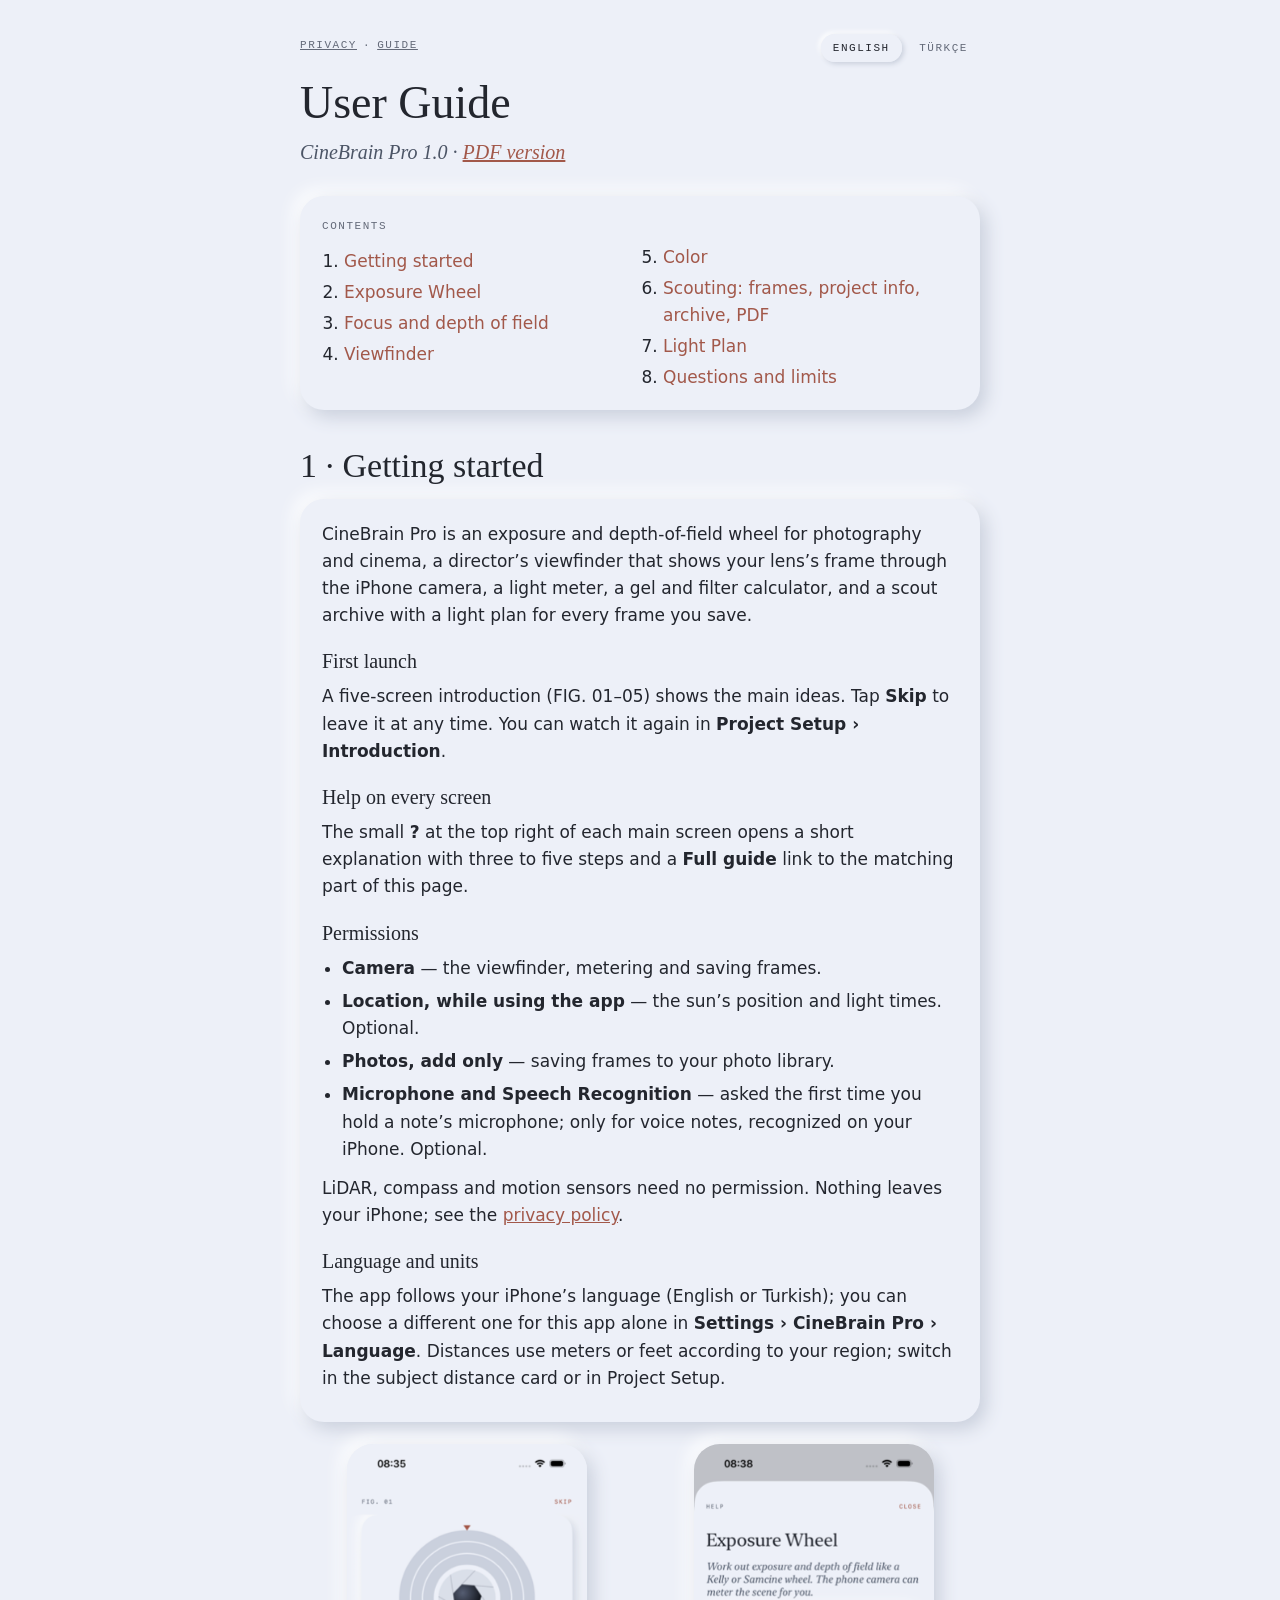
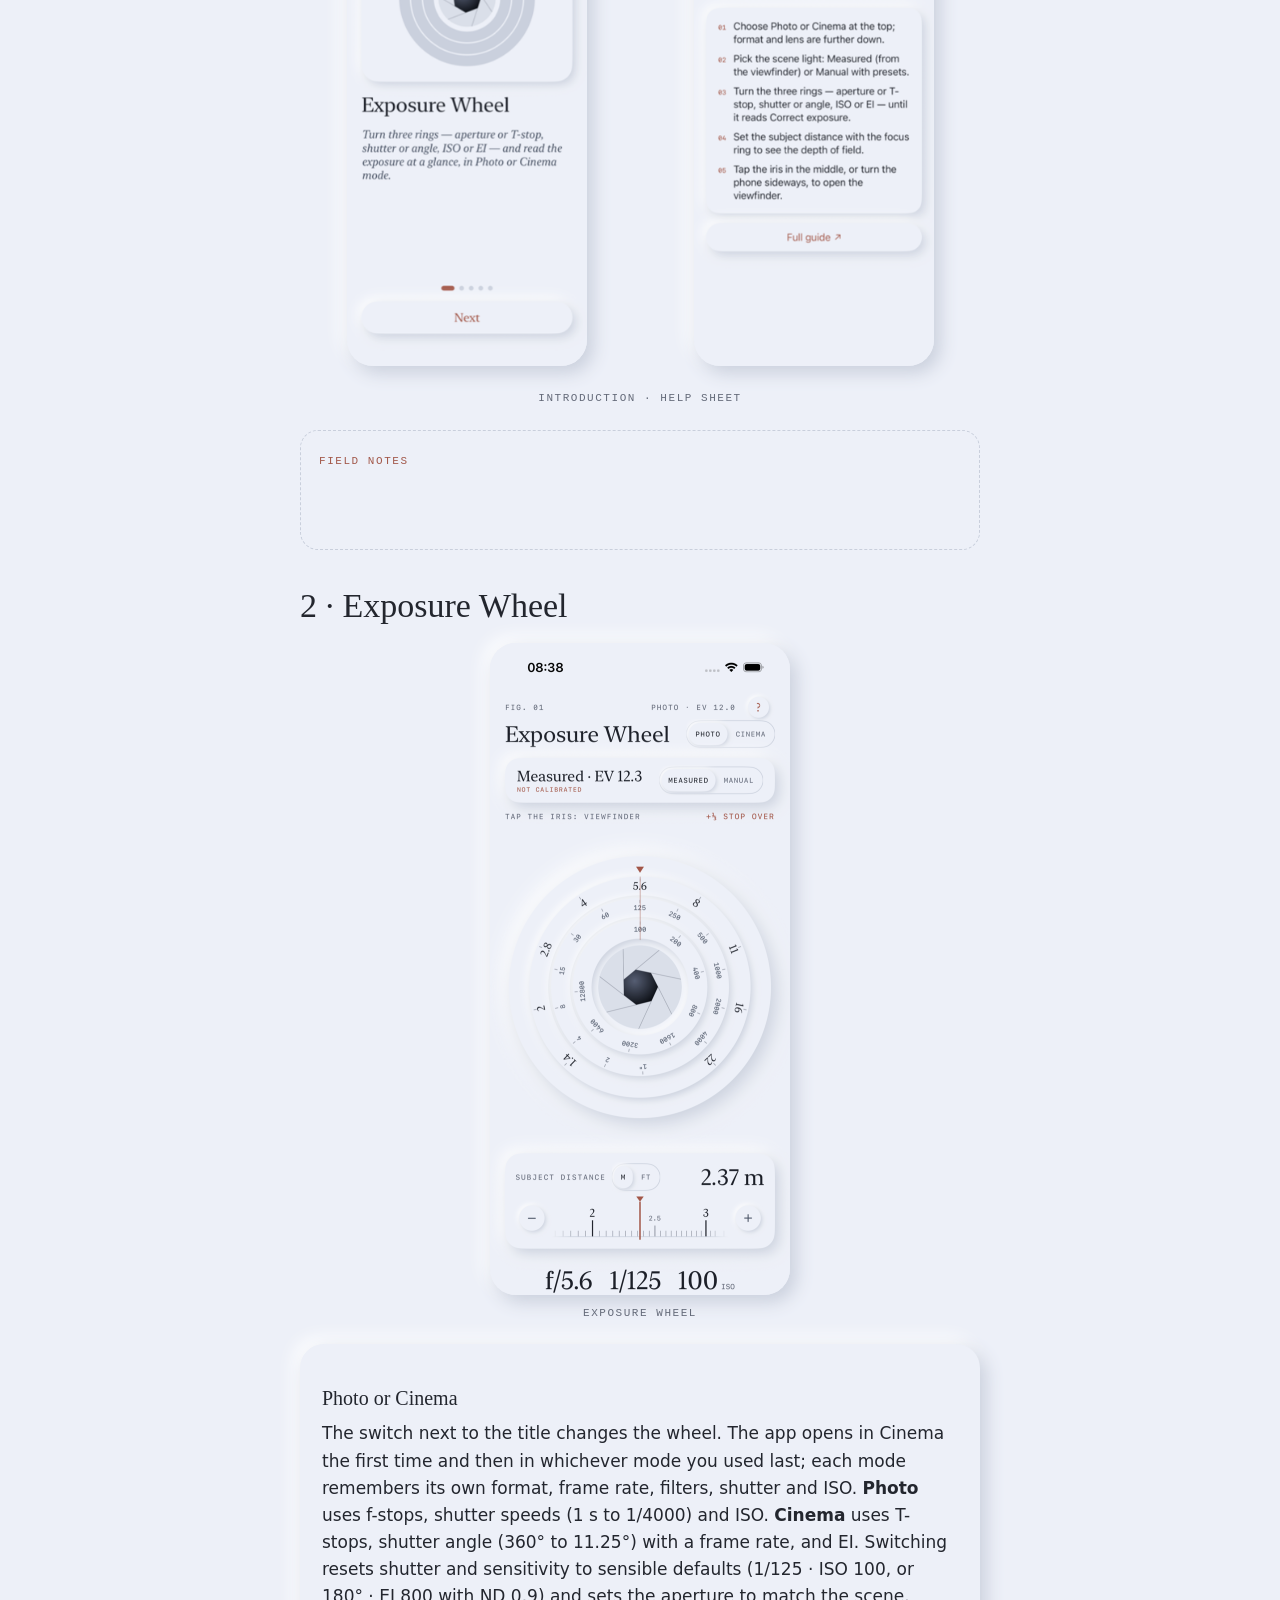
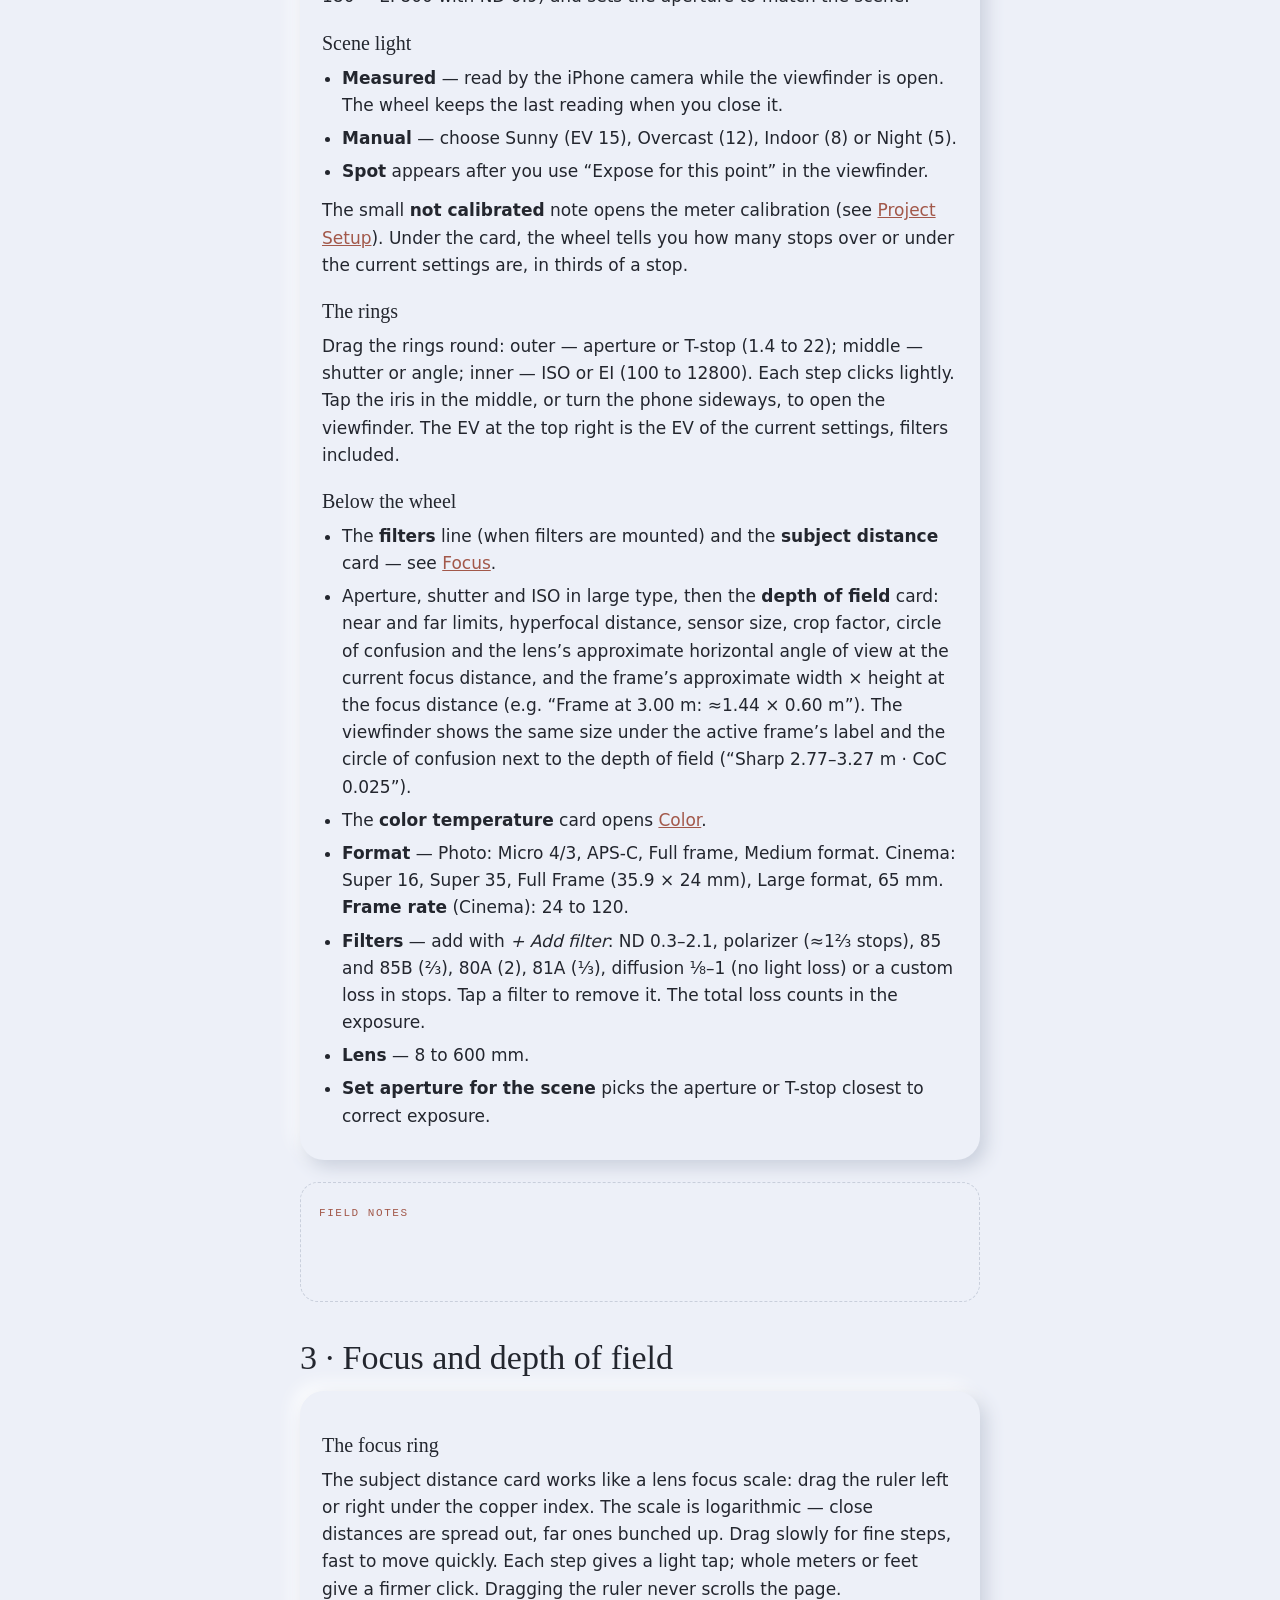
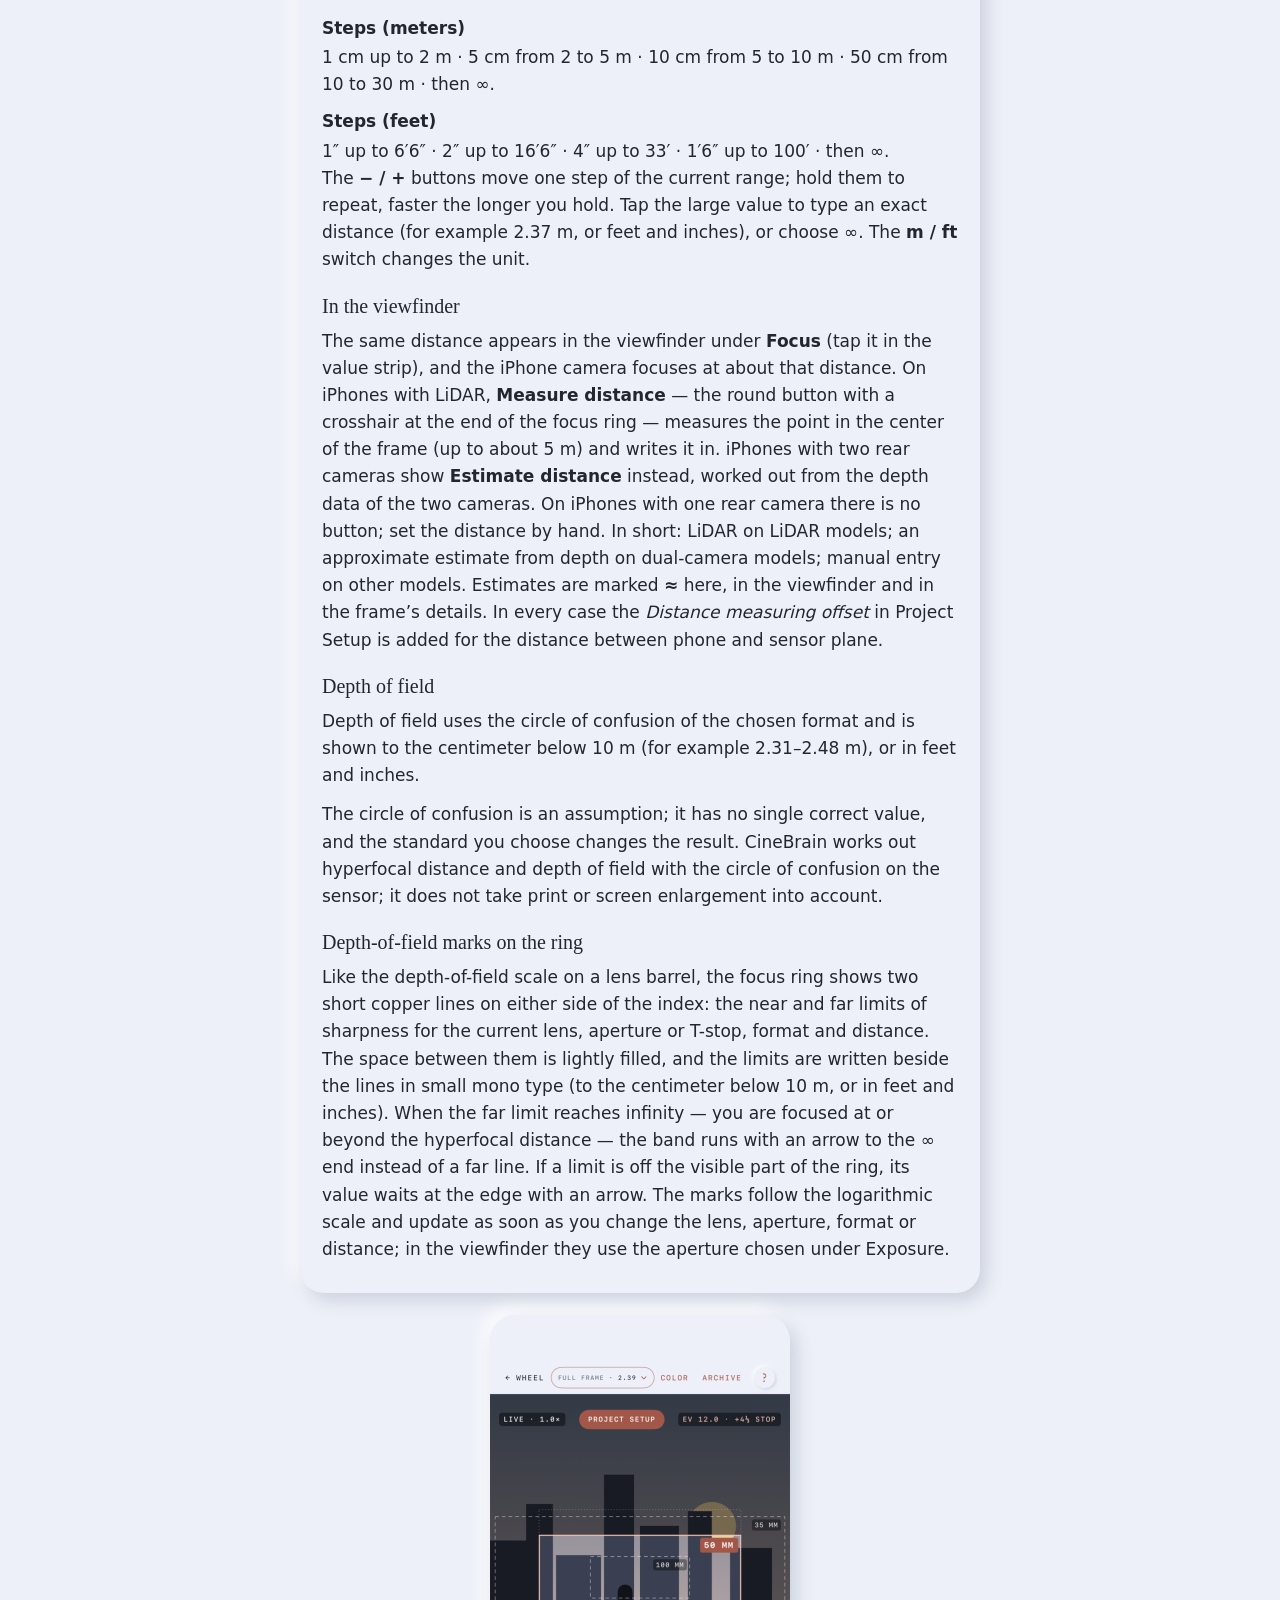
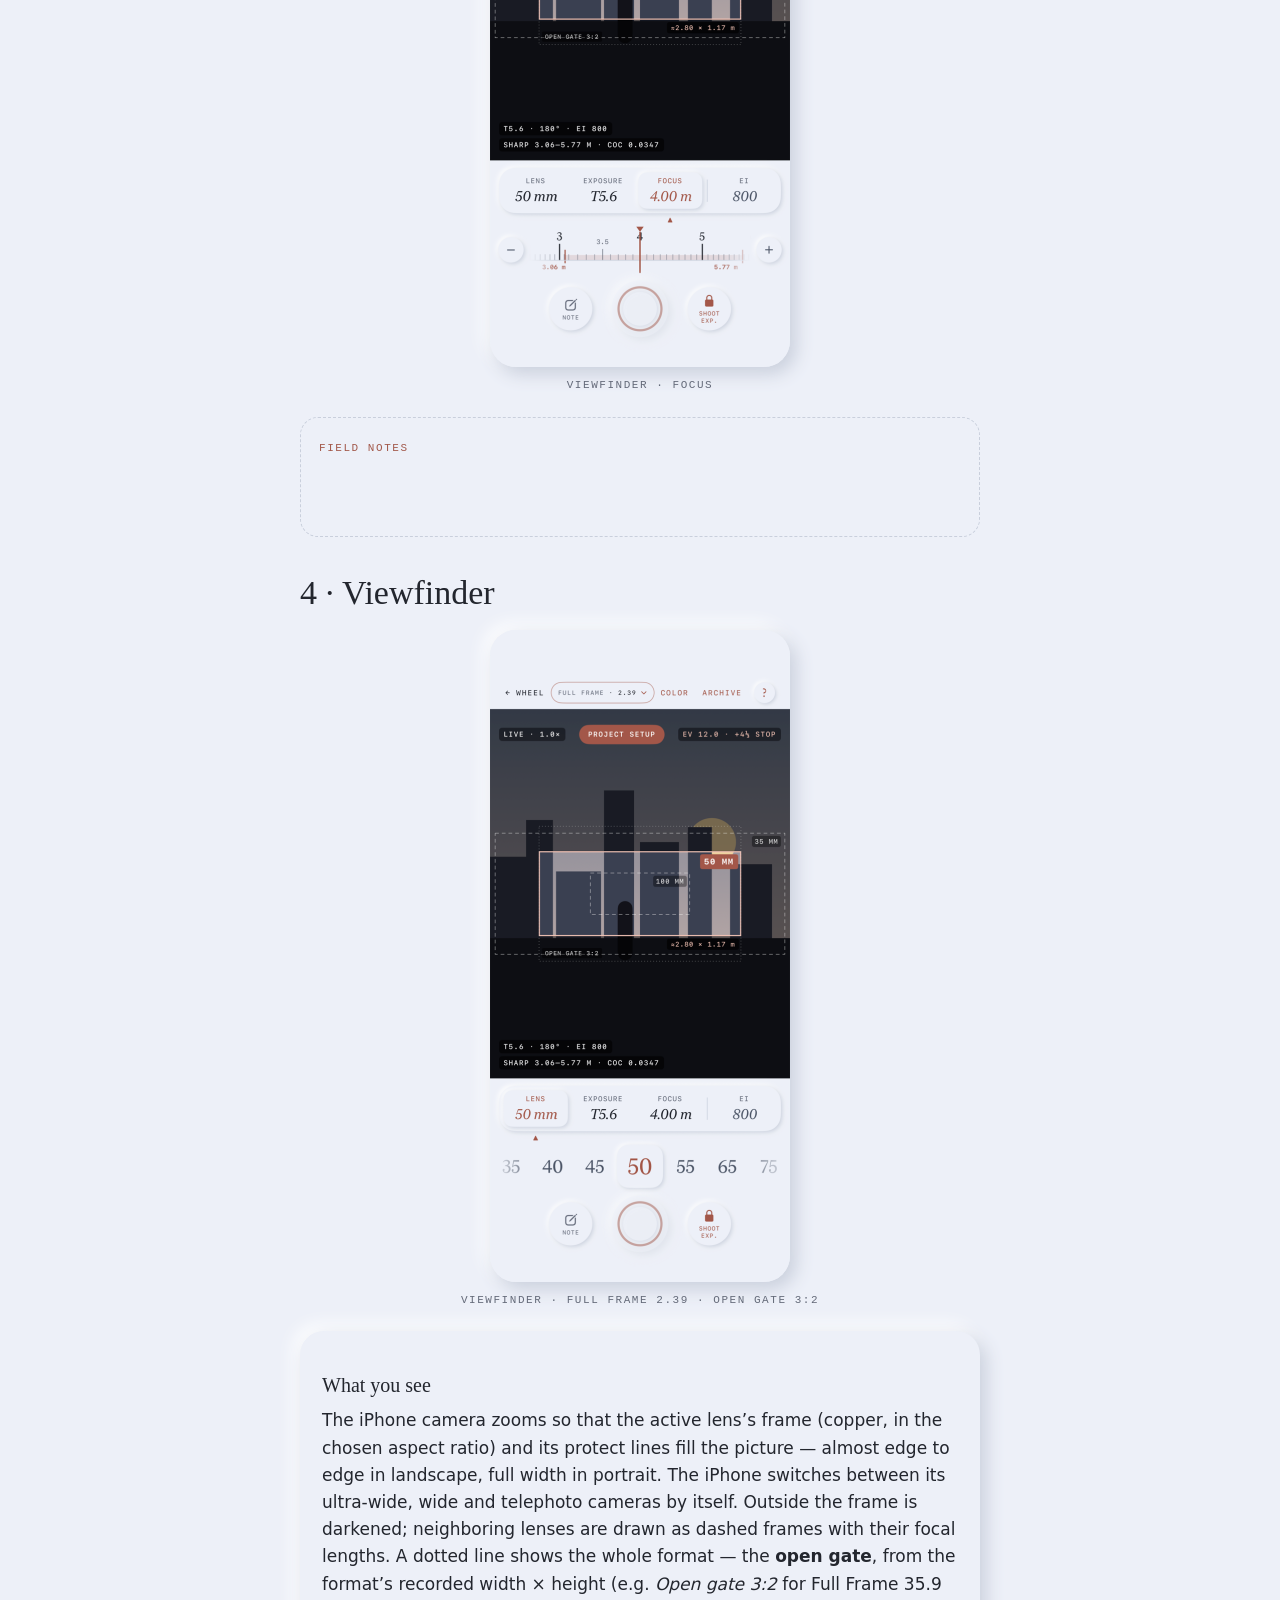
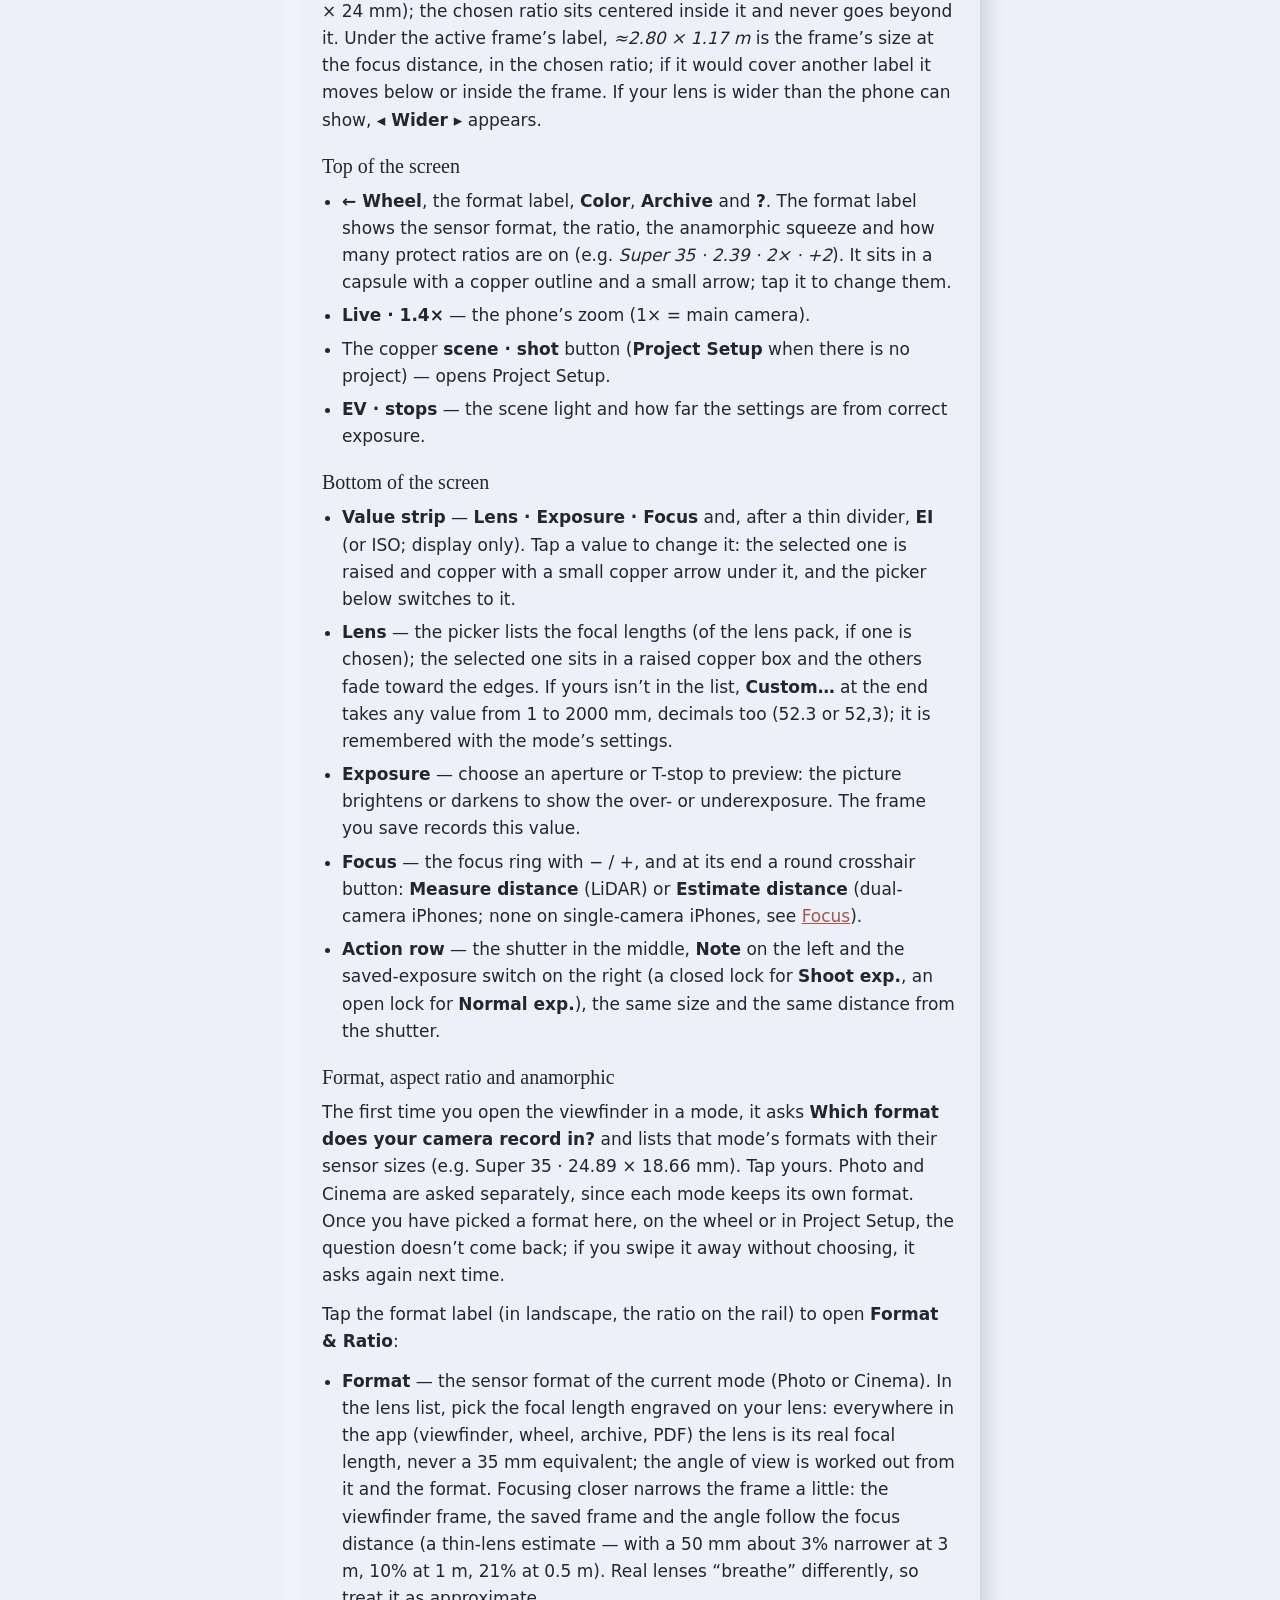
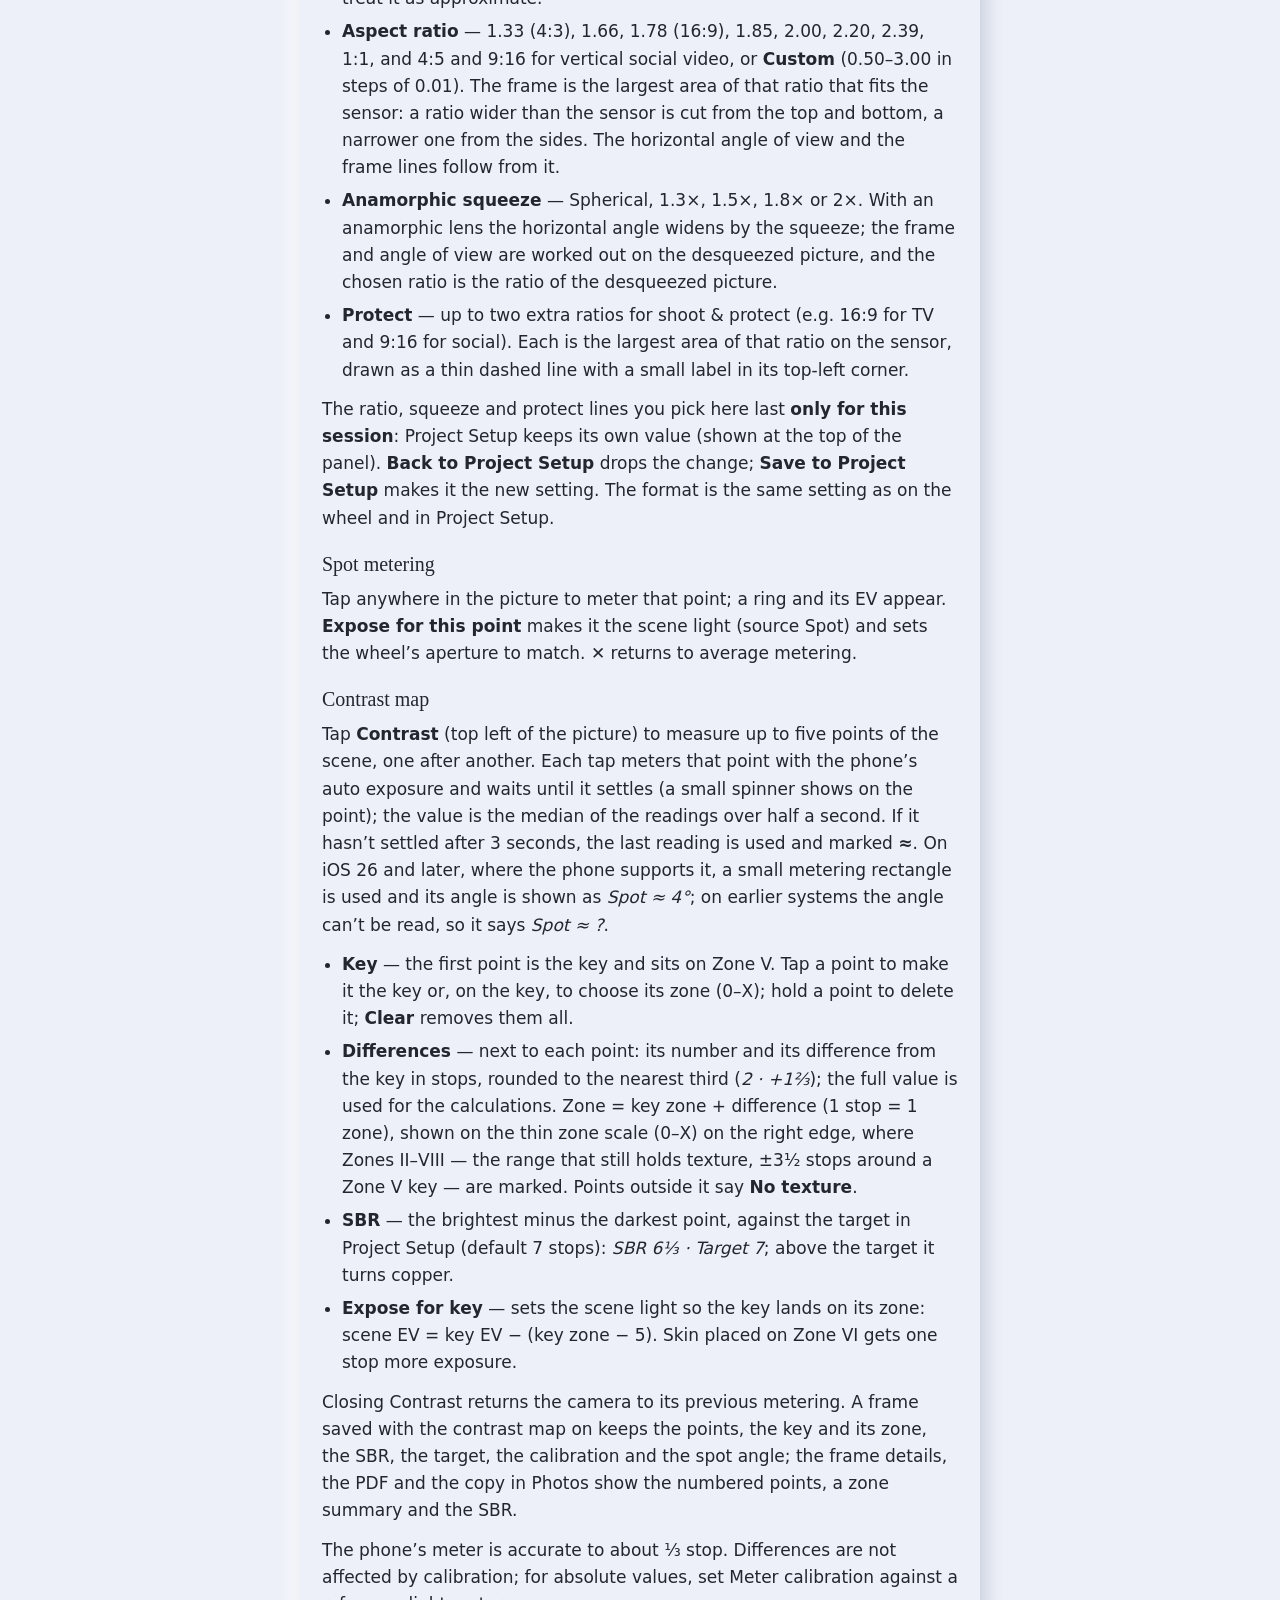
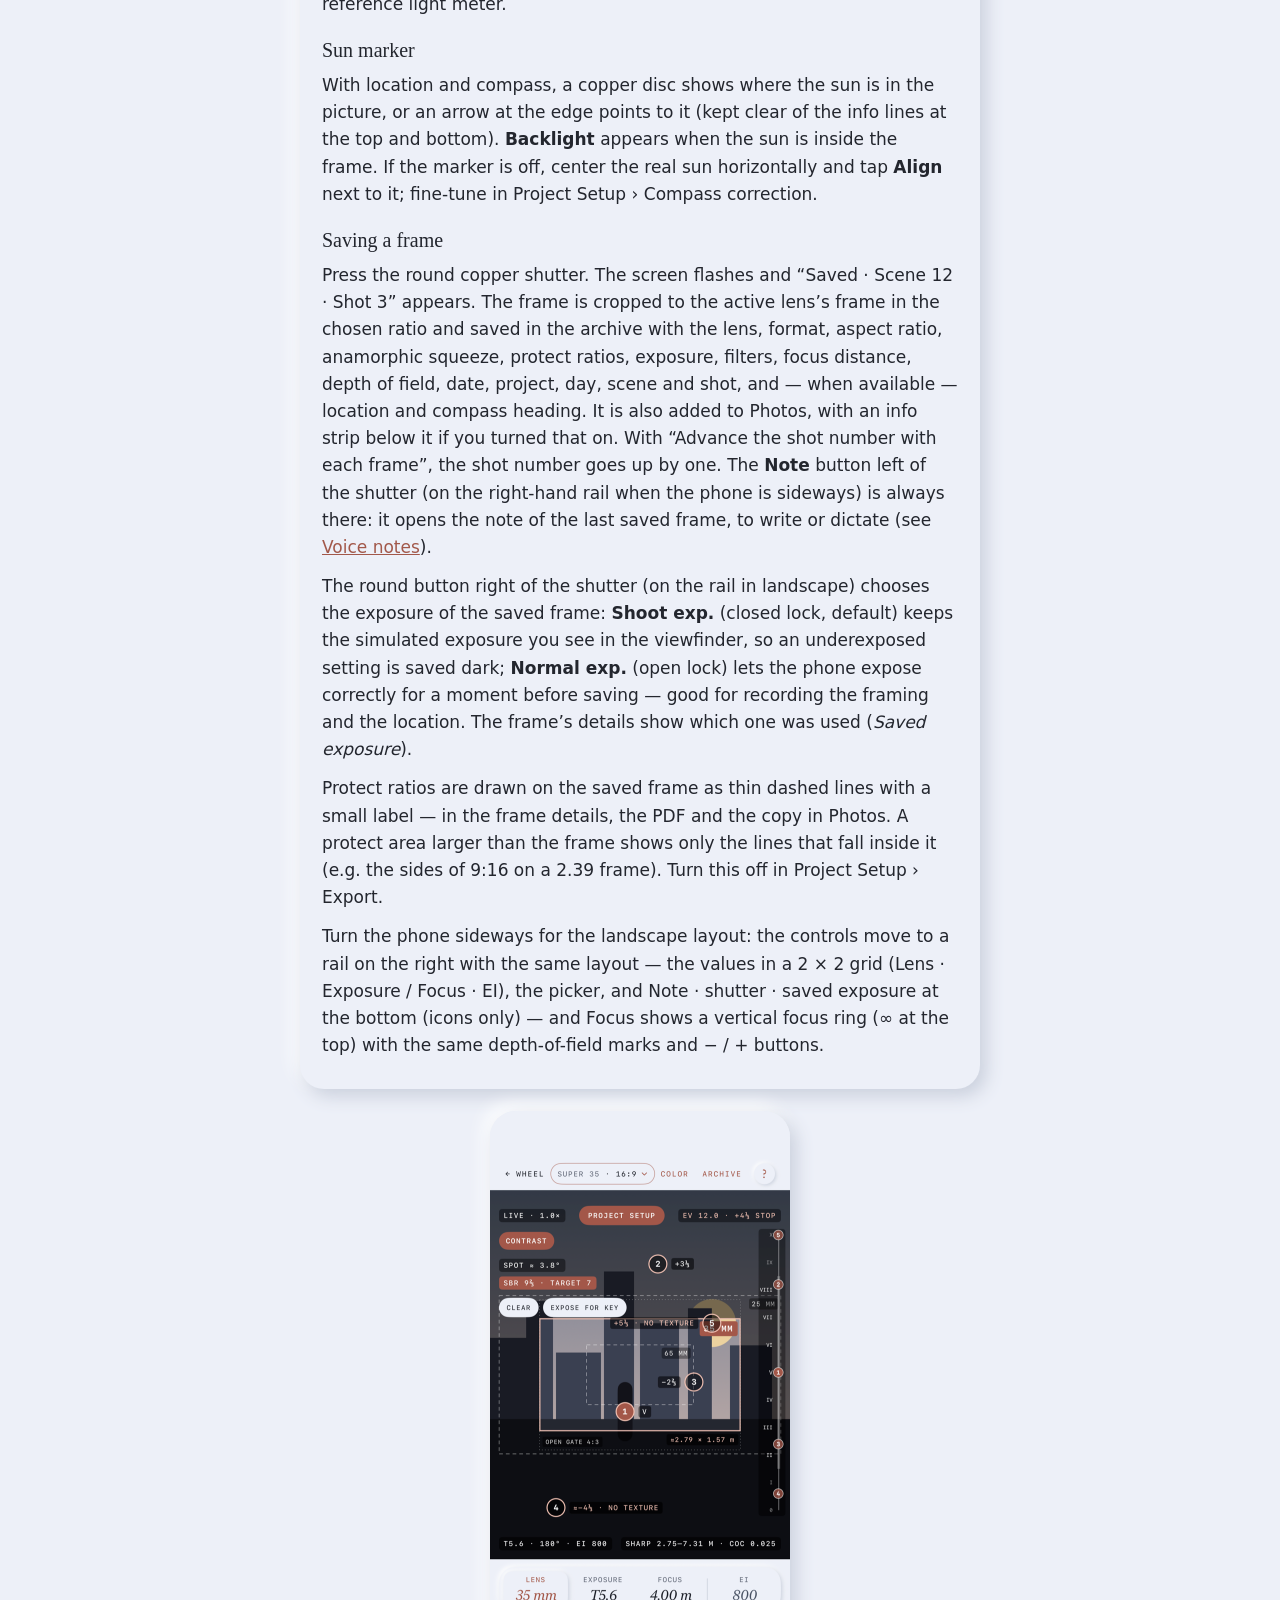
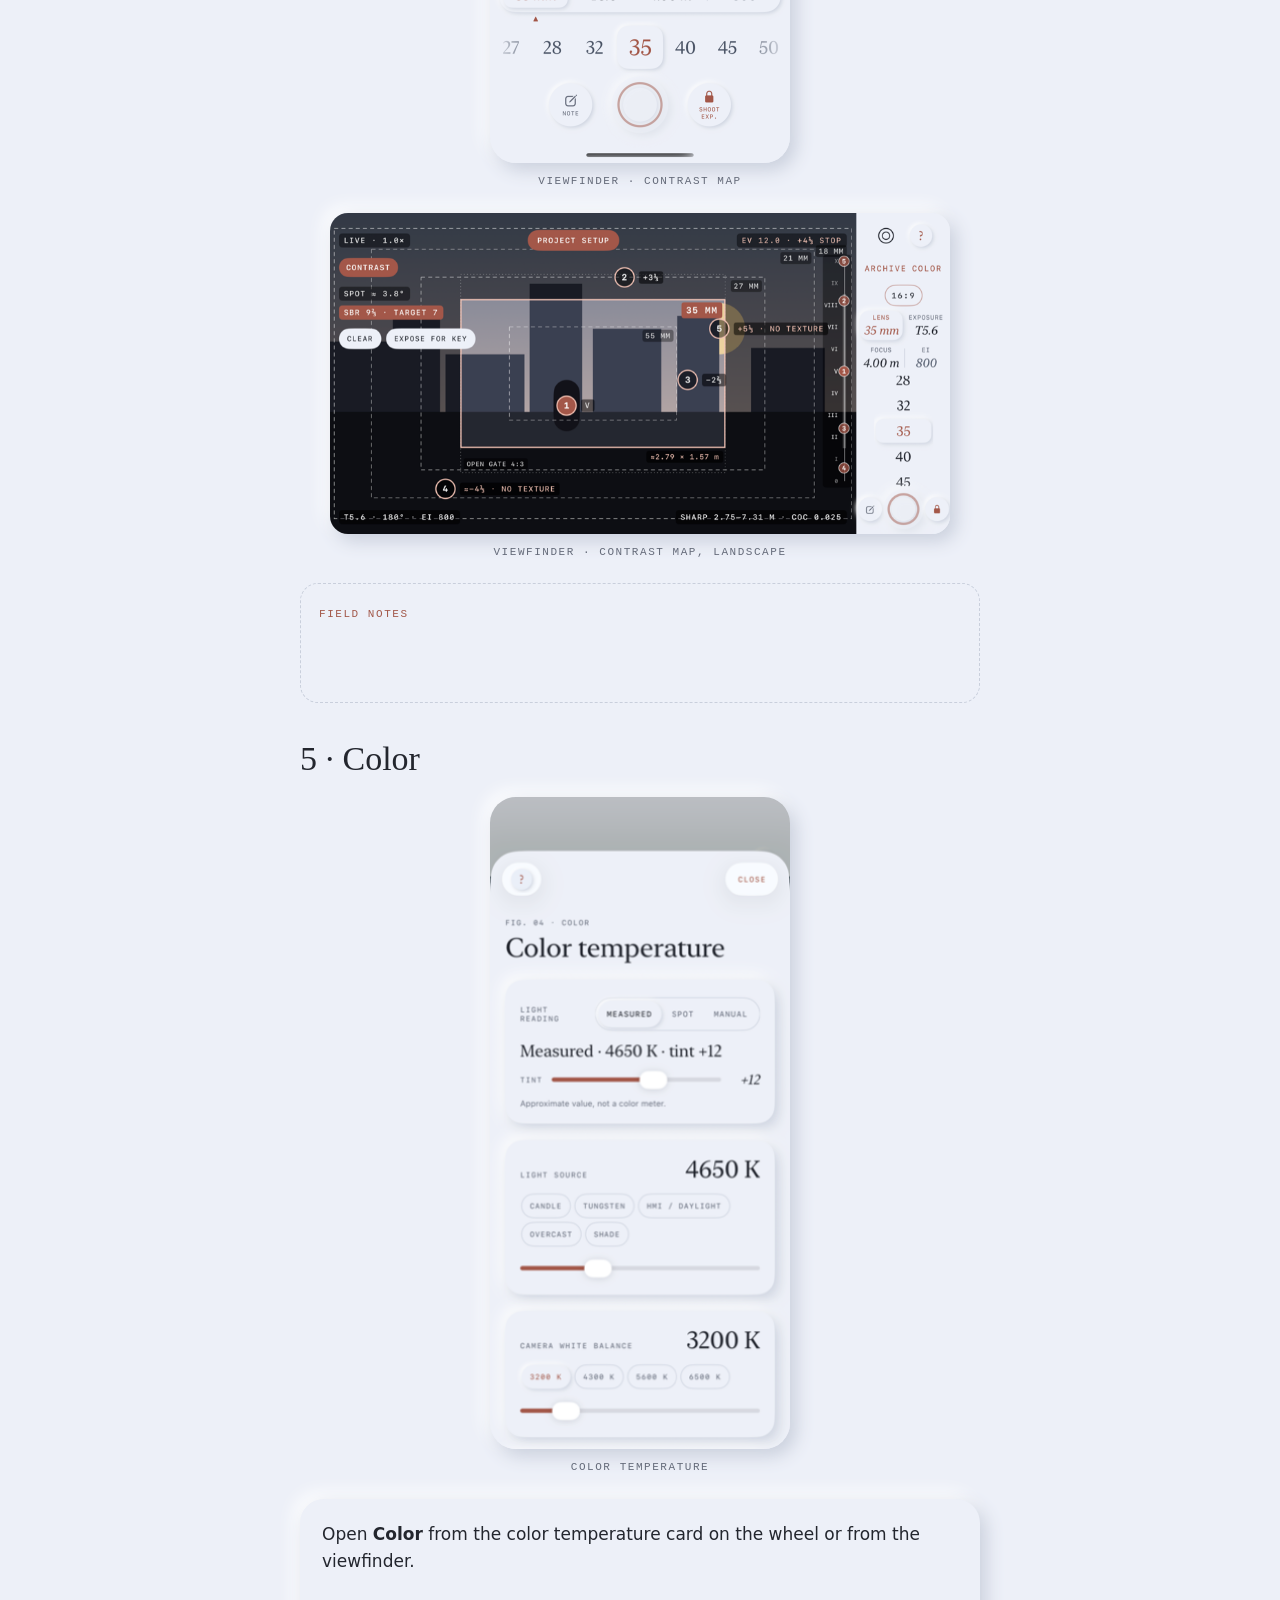
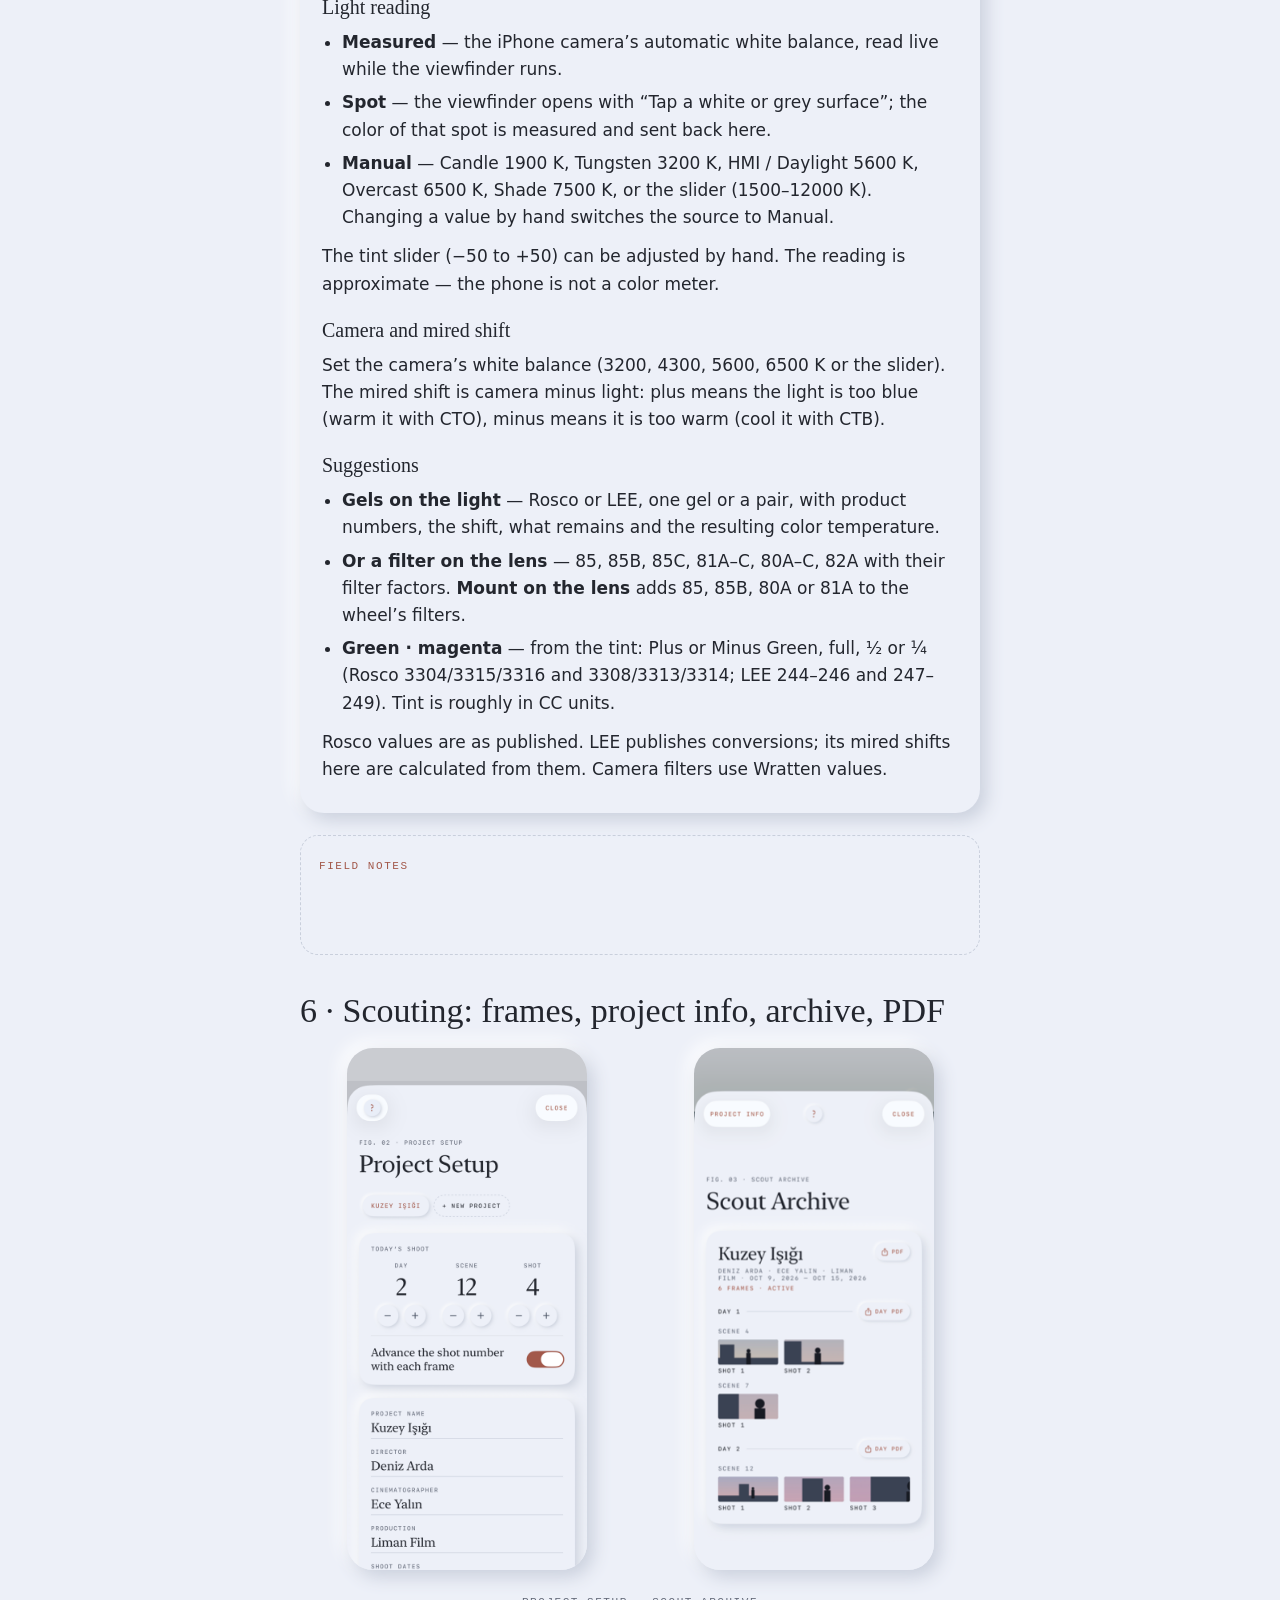
==== guide/index.html @ dfd00146 "Kılavuz: Proje Kurulumu › Kamera ve kayıt modu (ARRI), ekran görüntüleri; PDF'ler Co-Authored-By: Cl" ====
<!doctype html>
<html lang="en">
<head>
<meta charset="utf-8">
<meta name="viewport" content="width=device-width, initial-scale=1, viewport-fit=cover">
<title>CineBrain Pro · User Guide</title>
<meta name="description" content="User guide for CineBrain Pro: exposure wheel, focus and depth of field, viewfinder, color, scout archive and light plan.">
<link rel="alternate" hreflang="en" href="./">
<link rel="alternate" hreflang="tr" href="../tr/guide/">
<link rel="stylesheet" href="../assets/style.css">
</head>
<body>
<main>
  <header>
    <nav class="site" aria-label="Site">
      <a class="mono" href="../">Privacy</a>
      <span class="mono">·</span>
      <a class="mono" href="./" aria-current="page">Guide</a>
    </nav>
    <nav class="lang" aria-label="Language">
      <a href="./" aria-current="page" hreflang="en">English</a>
      <a href="../tr/guide/" hreflang="tr" lang="tr">Türkçe</a>
    </nav>
  </header>

  <h1>User Guide</h1>
  <p class="lede">CineBrain Pro 1.0 · <a href="CineBrain-Pro-Guide.pdf">PDF version</a></p>

  <section class="card toc">
    <span class="mono">Contents</span>
    <ol>
      <li><a href="#getting-started">Getting started</a></li>
      <li><a href="#exposure-wheel">Exposure Wheel</a></li>
      <li><a href="#focus">Focus and depth of field</a></li>
      <li><a href="#viewfinder">Viewfinder</a></li>
      <li><a href="#color">Color</a></li>
      <li><a href="#scout">Scouting: frames, project info, archive, PDF</a></li>
      <li><a href="#light-plan">Light Plan</a></li>
      <li><a href="#faq">Questions and limits</a></li>
    </ol>
  </section>

  <!-- 1 ─────────────────────────────────────────────── -->
  <section class="chapter first" id="getting-started">
    <h2 class="big">1 · Getting started</h2>
    <div class="card">
      <p>CineBrain Pro is an exposure and depth-of-field wheel for photography and cinema, a director’s viewfinder that shows your lens’s frame through the iPhone camera, a light meter, a gel and filter calculator, and a scout archive with a light plan for every frame you save.</p>
      <h3>First launch</h3>
      <p>A five-screen introduction (FIG. 01–05) shows the main ideas. Tap <strong>Skip</strong> to leave it at any time. You can watch it again in <strong>Project Setup › Introduction</strong>.</p>
      <h3>Help on every screen</h3>
      <p>The small <strong>?</strong> at the top right of each main screen opens a short explanation with three to five steps and a <strong>Full guide</strong> link to the matching part of this page.</p>
      <h3>Permissions</h3>
      <ul>
        <li><strong>Camera</strong> — the viewfinder, metering and saving frames.</li>
        <li><strong>Location, while using the app</strong> — the sun’s position and light times. Optional.</li>
        <li><strong>Photos, add only</strong> — saving frames to your photo library.</li>
        <li><strong>Microphone and Speech Recognition</strong> — asked the first time you hold a note’s microphone; only for voice notes, recognized on your iPhone. Optional.</li>
      </ul>
      <p>LiDAR, compass and motion sensors need no permission. Nothing leaves your iPhone; see the <a href="../">privacy policy</a>.</p>
      <h3>Language and units</h3>
      <p>The app follows your iPhone’s language (English or Turkish); you can choose a different one for this app alone in <strong>Settings › CineBrain Pro › Language</strong>. Distances use meters or feet according to your region; switch in the subject distance card or in Project Setup.</p>
    </div>
    <figure class="pair">
      <img src="img/tour.png" alt="Introduction, FIG. 01">
      <img src="img/help.png" alt="Help sheet of the Exposure Wheel">
      <figcaption class="mono">Introduction · help sheet</figcaption>
    </figure>
    <div class="notes"><span class="mono">Field notes</span><!-- notes: getting-started --></div>
  </section>

  <!-- 2 ─────────────────────────────────────────────── -->
  <section class="chapter" id="exposure-wheel">
    <h2 class="big">2 · Exposure Wheel</h2>
    <figure>
      <img src="img/wheel.png" alt="Exposure Wheel screen">
      <figcaption class="mono">Exposure Wheel</figcaption>
    </figure>
    <div class="card">
      <h3>Photo or Cinema</h3>
      <p>The switch next to the title changes the wheel. The app opens in Cinema the first time and then in whichever mode you used last; each mode remembers its own format, frame rate, filters, shutter and ISO. <strong>Photo</strong> uses f-stops, shutter speeds (1 s to 1/4000) and ISO. <strong>Cinema</strong> uses T-stops, shutter angle (360° to 11.25°) with a frame rate, and EI. Switching resets shutter and sensitivity to sensible defaults (1/125 · ISO 100, or 180° · EI 800 with ND 0.9) and sets the aperture to match the scene.</p>
      <h3>Scene light</h3>
      <ul>
        <li><strong>Measured</strong> — read by the iPhone camera while the viewfinder is open. The wheel keeps the last reading when you close it.</li>
        <li><strong>Manual</strong> — choose Sunny (EV 15), Overcast (12), Indoor (8) or Night (5).</li>
        <li><strong>Spot</strong> appears after you use “Expose for this point” in the viewfinder.</li>
      </ul>
      <p>The small <strong>not calibrated</strong> note opens the meter calibration (see <a href="#scout">Project Setup</a>). Under the card, the wheel tells you how many stops over or under the current settings are, in thirds of a stop.</p>
      <h3>The rings</h3>
      <p>Drag the rings round: outer — aperture or T-stop (1.4 to 22); middle — shutter or angle; inner — ISO or EI (100 to 12800). Each step clicks lightly. Tap the iris in the middle, or turn the phone sideways, to open the viewfinder. The EV at the top right is the EV of the current settings, filters included.</p>
      <h3>Below the wheel</h3>
      <ul>
        <li>The <strong>filters</strong> line (when filters are mounted) and the <strong>subject distance</strong> card — see <a href="#focus">Focus</a>.</li>
        <li>Aperture, shutter and ISO in large type, then the <strong>depth of field</strong> card: near and far limits, hyperfocal distance, sensor size, crop factor, circle of confusion and the lens’s approximate horizontal angle of view at the current focus distance, and the frame’s approximate width × height at the focus distance (e.g. “Frame at 3.00 m: ≈1.44 × 0.60 m”). The viewfinder shows the same size under the active frame’s label and the circle of confusion next to the depth of field (“Sharp 2.77–3.27 m · CoC 0.025”).</li>
        <li>The <strong>color temperature</strong> card opens <a href="#color">Color</a>.</li>
        <li><strong>Format</strong> — Photo: Micro 4/3, APS-C, Full frame, Medium format. Cinema: Super 16, Super 35, Full Frame (35.9 × 24 mm), Large format, 65 mm. <strong>Frame rate</strong> (Cinema): 24 to 120.</li>
        <li><strong>Filters</strong> — add with <em>+ Add filter</em>: ND 0.3–2.1, polarizer (≈1⅔ stops), 85 and 85B (⅔), 80A (2), 81A (⅓), diffusion ⅛–1 (no light loss) or a custom loss in stops. Tap a filter to remove it. The total loss counts in the exposure.</li>
        <li><strong>Lens</strong> — 8 to 600 mm.</li>
        <li><strong>Set aperture for the scene</strong> picks the aperture or T-stop closest to correct exposure.</li>
      </ul>
    </div>
    <div class="notes"><span class="mono">Field notes</span><!-- notes: exposure-wheel --></div>
  </section>

  <!-- 3 ─────────────────────────────────────────────── -->
  <section class="chapter" id="focus">
    <h2 class="big">3 · Focus and depth of field</h2>
    <div class="card">
      <h3>The focus ring</h3>
      <p>The subject distance card works like a lens focus scale: drag the ruler left or right under the copper index. The scale is logarithmic — close distances are spread out, far ones bunched up. Drag slowly for fine steps, fast to move quickly. Each step gives a light tap; whole meters or feet give a firmer click. Dragging the ruler never scrolls the page.</p>
      <dl class="terms">
        <dt>Steps (meters)</dt><dd>1 cm up to 2 m · 5 cm from 2 to 5 m · 10 cm from 5 to 10 m · 50 cm from 10 to 30 m · then ∞.</dd>
        <dt>Steps (feet)</dt><dd>1″ up to 6′6″ · 2″ up to 16′6″ · 4″ up to 33′ · 1′6″ up to 100′ · then ∞.</dd>
      </dl>
      <p>The <strong>− / +</strong> buttons move one step of the current range; hold them to repeat, faster the longer you hold. Tap the large value to type an exact distance (for example 2.37 m, or feet and inches), or choose ∞. The <strong>m / ft</strong> switch changes the unit.</p>
      <h3>In the viewfinder</h3>
      <p>The same distance appears in the viewfinder under <strong>Focus</strong> (tap it in the value strip), and the iPhone camera focuses at about that distance. On iPhones with LiDAR, <strong>Measure distance</strong> — the round button with a crosshair at the end of the focus ring — measures the point in the center of the frame (up to about 5 m) and writes it in. iPhones with two rear cameras show <strong>Estimate distance</strong> instead, worked out from the depth data of the two cameras. On iPhones with one rear camera there is no button; set the distance by hand. In short: LiDAR on LiDAR models; an approximate estimate from depth on dual-camera models; manual entry on other models. Estimates are marked <strong>≈</strong> here, in the viewfinder and in the frame’s details. In every case the <em>Distance measuring offset</em> in Project Setup is added for the distance between phone and sensor plane.</p>
      <h3>Depth of field</h3>
      <p>Depth of field uses the circle of confusion of the chosen format and is shown to the centimeter below 10 m (for example 2.31–2.48 m), or in feet and inches.</p>
      <p>The circle of confusion is an assumption; it has no single correct value, and the standard you choose changes the result. CineBrain works out hyperfocal distance and depth of field with the circle of confusion on the sensor; it does not take print or screen enlargement into account.</p>
      <h3>Depth-of-field marks on the ring</h3>
      <p>Like the depth-of-field scale on a lens barrel, the focus ring shows two short copper lines on either side of the index: the near and far limits of sharpness for the current lens, aperture or T-stop, format and distance. The space between them is lightly filled, and the limits are written beside the lines in small mono type (to the centimeter below 10 m, or in feet and inches). When the far limit reaches infinity — you are focused at or beyond the hyperfocal distance — the band runs with an arrow to the ∞ end instead of a far line. If a limit is off the visible part of the ring, its value waits at the edge with an arrow. The marks follow the logarithmic scale and update as soon as you change the lens, aperture, format or distance; in the viewfinder they use the aperture chosen under Exposure.</p>
    </div>
    <figure>
      <img src="img/focus.png" alt="Viewfinder with Focus selected: the focus ring under the value strip">
      <figcaption class="mono">Viewfinder · Focus</figcaption>
    </figure>
    <div class="notes"><span class="mono">Field notes</span><!-- notes: focus --></div>
  </section>

  <!-- 4 ─────────────────────────────────────────────── -->
  <section class="chapter" id="viewfinder">
    <h2 class="big">4 · Viewfinder</h2>
    <figure>
      <img src="img/vf.png" alt="Viewfinder: Full Frame 2.39 inside the open gate, neighboring lenses dashed">
      <figcaption class="mono">Viewfinder · Full Frame 2.39 · open gate 3:2</figcaption>
    </figure>
    <div class="card">
      <h3>What you see</h3>
      <p>The iPhone camera zooms so that the active lens’s frame (copper, in the chosen aspect ratio) and its protect lines fill the picture — almost edge to edge in landscape, full width in portrait. The iPhone switches between its ultra-wide, wide and telephoto cameras by itself. Outside the frame is darkened; neighboring lenses are drawn as dashed frames with their focal lengths. A dotted line shows the whole format — the <strong>open gate</strong>, from the format’s recorded width × height (e.g. <em>Open gate 3:2</em> for Full Frame 35.9 × 24 mm); the chosen ratio sits centered inside it and never goes beyond it. Under the active frame’s label, <em>≈2.80 × 1.17 m</em> is the frame’s size at the focus distance, in the chosen ratio; if it would cover another label it moves below or inside the frame. If your lens is wider than the phone can show, <strong>◂ Wider ▸</strong> appears.</p>
      <h3>Top of the screen</h3>
      <ul>
        <li><strong>← Wheel</strong>, the format label, <strong>Color</strong>, <strong>Archive</strong> and <strong>?</strong>. The format label shows the sensor format, the ratio, the anamorphic squeeze and how many protect ratios are on (e.g. <em>Super 35 · 2.39 · 2× · +2</em>). It sits in a capsule with a copper outline and a small arrow; tap it to change them.</li>
        <li><strong>Live · 1.4×</strong> — the phone’s zoom (1× = main camera).</li>
        <li>The copper <strong>scene · shot</strong> button (<strong>Project Setup</strong> when there is no project) — opens Project Setup.</li>
        <li><strong>EV · stops</strong> — the scene light and how far the settings are from correct exposure.</li>
      </ul>
      <h3>Bottom of the screen</h3>
      <ul>
        <li><strong>Value strip</strong> — <strong>Lens · Exposure · Focus</strong> and, after a thin divider, <strong>EI</strong> (or ISO; display only). Tap a value to change it: the selected one is raised and copper with a small copper arrow under it, and the picker below switches to it.</li>
        <li><strong>Lens</strong> — the picker lists the focal lengths (of the lens pack, if one is chosen); the selected one sits in a raised copper box and the others fade toward the edges. If yours isn’t in the list, <strong>Custom…</strong> at the end takes any value from 1 to 2000 mm, decimals too (52.3 or 52,3); it is remembered with the mode’s settings.</li>
        <li><strong>Exposure</strong> — choose an aperture or T-stop to preview: the picture brightens or darkens to show the over- or underexposure. The frame you save records this value.</li>
        <li><strong>Focus</strong> — the focus ring with − / +, and at its end a round crosshair button: <strong>Measure distance</strong> (LiDAR) or <strong>Estimate distance</strong> (dual-camera iPhones; none on single-camera iPhones, see <a href="#focus">Focus</a>).</li>
        <li><strong>Action row</strong> — the shutter in the middle, <strong>Note</strong> on the left and the saved-exposure switch on the right (a closed lock for <strong>Shoot exp.</strong>, an open lock for <strong>Normal exp.</strong>), the same size and the same distance from the shutter.</li>
      </ul>
      <h3>Format, aspect ratio and anamorphic</h3>
      <p>The first time you open the viewfinder in a mode, it asks <strong>Which format does your camera record in?</strong> and lists that mode’s formats with their sensor sizes (e.g. Super 35 · 24.89 × 18.66 mm). Tap yours. Photo and Cinema are asked separately, since each mode keeps its own format. Once you have picked a format here, on the wheel or in Project Setup, the question doesn’t come back; if you swipe it away without choosing, it asks again next time.</p>
      <p>Tap the format label (in landscape, the ratio on the rail) to open <strong>Format &amp; Ratio</strong>:</p>
      <ul>
        <li><strong>Format</strong> — the sensor format of the current mode (Photo or Cinema). In the lens list, pick the focal length engraved on your lens: everywhere in the app (viewfinder, wheel, archive, PDF) the lens is its real focal length, never a 35 mm equivalent; the angle of view is worked out from it and the format. Focusing closer narrows the frame a little: the viewfinder frame, the saved frame and the angle follow the focus distance (a thin-lens estimate — with a 50 mm about 3% narrower at 3 m, 10% at 1 m, 21% at 0.5 m). Real lenses “breathe” differently, so treat it as approximate.</li>
        <li><strong>Aspect ratio</strong> — 1.33 (4:3), 1.66, 1.78 (16:9), 1.85, 2.00, 2.20, 2.39, 1:1, and 4:5 and 9:16 for vertical social video, or <strong>Custom</strong> (0.50–3.00 in steps of 0.01). The frame is the largest area of that ratio that fits the sensor: a ratio wider than the sensor is cut from the top and bottom, a narrower one from the sides. The horizontal angle of view and the frame lines follow from it.</li>
        <li><strong>Anamorphic squeeze</strong> — Spherical, 1.3×, 1.5×, 1.8× or 2×. With an anamorphic lens the horizontal angle widens by the squeeze; the frame and angle of view are worked out on the desqueezed picture, and the chosen ratio is the ratio of the desqueezed picture.</li>
        <li><strong>Protect</strong> — up to two extra ratios for shoot &amp; protect (e.g. 16:9 for TV and 9:16 for social). Each is the largest area of that ratio on the sensor, drawn as a thin dashed line with a small label in its top-left corner.</li>
      </ul>
      <p>The ratio, squeeze and protect lines you pick here last <strong>only for this session</strong>: Project Setup keeps its own value (shown at the top of the panel). <strong>Back to Project Setup</strong> drops the change; <strong>Save to Project Setup</strong> makes it the new setting. The format is the same setting as on the wheel and in Project Setup.</p>
      <h3>Spot metering</h3>
      <p>Tap anywhere in the picture to meter that point; a ring and its EV appear. <strong>Expose for this point</strong> makes it the scene light (source Spot) and sets the wheel’s aperture to match. <strong>✕</strong> returns to average metering.</p>
      <h3 id="contrast-map">Contrast map</h3>
      <p>Tap <strong>Contrast</strong> (top left of the picture) to measure up to five points of the scene, one after another. Each tap meters that point with the phone’s auto exposure and waits until it settles (a small spinner shows on the point); the value is the median of the readings over half a second. If it hasn’t settled after 3 seconds, the last reading is used and marked <strong>≈</strong>. On iOS 26 and later, where the phone supports it, a small metering rectangle is used and its angle is shown as <em>Spot ≈ 4°</em>; on earlier systems the angle can’t be read, so it says <em>Spot ≈ ?</em>.</p>
      <ul>
        <li><strong>Key</strong> — the first point is the key and sits on Zone V. Tap a point to make it the key or, on the key, to choose its zone (0–X); hold a point to delete it; <strong>Clear</strong> removes them all.</li>
        <li><strong>Differences</strong> — next to each point: its number and its difference from the key in stops, rounded to the nearest third (<em>2 · +1⅔</em>); the full value is used for the calculations. Zone = key zone + difference (1 stop = 1 zone), shown on the thin zone scale (0–X) on the right edge, where Zones II–VIII — the range that still holds texture, ±3½ stops around a Zone V key — are marked. Points outside it say <strong>No texture</strong>.</li>
        <li><strong>SBR</strong> — the brightest minus the darkest point, against the target in Project Setup (default 7 stops): <em>SBR 6⅓ · Target 7</em>; above the target it turns copper.</li>
        <li><strong>Expose for key</strong> — sets the scene light so the key lands on its zone: scene EV = key EV − (key zone − 5). Skin placed on Zone VI gets one stop more exposure.</li>
      </ul>
      <p>Closing Contrast returns the camera to its previous metering. A frame saved with the contrast map on keeps the points, the key and its zone, the SBR, the target, the calibration and the spot angle; the frame details, the PDF and the copy in Photos show the numbered points, a zone summary and the SBR.</p>
      <p>The phone’s meter is accurate to about ⅓ stop. Differences are not affected by calibration; for absolute values, set Meter calibration against a reference light meter.</p>
      <h3>Sun marker</h3>
      <p>With location and compass, a copper disc shows where the sun is in the picture, or an arrow at the edge points to it (kept clear of the info lines at the top and bottom). <strong>Backlight</strong> appears when the sun is inside the frame. If the marker is off, center the real sun horizontally and tap <strong>Align</strong> next to it; fine-tune in Project Setup › Compass correction.</p>
      <h3>Saving a frame</h3>
      <p>Press the round copper shutter. The screen flashes and “Saved · Scene 12 · Shot 3” appears. The frame is cropped to the active lens’s frame in the chosen ratio and saved in the archive with the lens, format, aspect ratio, anamorphic squeeze, protect ratios, exposure, filters, focus distance, depth of field, date, project, day, scene and shot, and — when available — location and compass heading. It is also added to Photos, with an info strip below it if you turned that on. With “Advance the shot number with each frame”, the shot number goes up by one. The <strong>Note</strong> button left of the shutter (on the right-hand rail when the phone is sideways) is always there: it opens the note of the last saved frame, to write or dictate (see <a href="#scout">Voice notes</a>).</p>
      <p>The round button right of the shutter (on the rail in landscape) chooses the exposure of the saved frame: <strong>Shoot exp.</strong> (closed lock, default) keeps the simulated exposure you see in the viewfinder, so an underexposed setting is saved dark; <strong>Normal exp.</strong> (open lock) lets the phone expose correctly for a moment before saving — good for recording the framing and the location. The frame’s details show which one was used (<em>Saved exposure</em>).</p>
      <p>Protect ratios are drawn on the saved frame as thin dashed lines with a small label — in the frame details, the PDF and the copy in Photos. A protect area larger than the frame shows only the lines that fall inside it (e.g. the sides of 9:16 on a 2.39 frame). Turn this off in Project Setup › Export.</p>
      <p>Turn the phone sideways for the landscape layout: the controls move to a rail on the right with the same layout — the values in a 2 × 2 grid (Lens · Exposure / Focus · EI), the picker, and Note · shutter · saved exposure at the bottom (icons only) — and Focus shows a vertical focus ring (∞ at the top) with the same depth-of-field marks and − / + buttons.</p>
    </div>
    <figure>
      <img src="img/contrast.png" alt="Contrast map: five numbered points, zone scale on the right, SBR above the target">
      <figcaption class="mono">Viewfinder · contrast map</figcaption>
    </figure>
    <figure class="wide">
      <img src="img/contrast-landscape.png" alt="Contrast map in landscape">
      <figcaption class="mono">Viewfinder · contrast map, landscape</figcaption>
    </figure>
    <div class="notes"><span class="mono">Field notes</span><!-- notes: viewfinder --></div>
  </section>

  <!-- 5 ─────────────────────────────────────────────── -->
  <section class="chapter" id="color">
    <h2 class="big">5 · Color</h2>
    <figure>
      <img src="img/color.png" alt="Color temperature screen">
      <figcaption class="mono">Color temperature</figcaption>
    </figure>
    <div class="card">
      <p>Open <strong>Color</strong> from the color temperature card on the wheel or from the viewfinder.</p>
      <h3>Light reading</h3>
      <ul>
        <li><strong>Measured</strong> — the iPhone camera’s automatic white balance, read live while the viewfinder runs.</li>
        <li><strong>Spot</strong> — the viewfinder opens with “Tap a white or grey surface”; the color of that spot is measured and sent back here.</li>
        <li><strong>Manual</strong> — Candle 1900 K, Tungsten 3200 K, HMI / Daylight 5600 K, Overcast 6500 K, Shade 7500 K, or the slider (1500–12000 K). Changing a value by hand switches the source to Manual.</li>
      </ul>
      <p>The tint slider (−50 to +50) can be adjusted by hand. The reading is approximate — the phone is not a color meter.</p>
      <h3>Camera and mired shift</h3>
      <p>Set the camera’s white balance (3200, 4300, 5600, 6500 K or the slider). The mired shift is camera minus light: plus means the light is too blue (warm it with CTO), minus means it is too warm (cool it with CTB).</p>
      <h3>Suggestions</h3>
      <ul>
        <li><strong>Gels on the light</strong> — Rosco or LEE, one gel or a pair, with product numbers, the shift, what remains and the resulting color temperature.</li>
        <li><strong>Or a filter on the lens</strong> — 85, 85B, 85C, 81A–C, 80A–C, 82A with their filter factors. <strong>Mount on the lens</strong> adds 85, 85B, 80A or 81A to the wheel’s filters.</li>
        <li><strong>Green · magenta</strong> — from the tint: Plus or Minus Green, full, ½ or ¼ (Rosco 3304/3315/3316 and 3308/3313/3314; LEE 244–246 and 247–249). Tint is roughly in CC units.</li>
      </ul>
      <p>Rosco values are as published. LEE publishes conversions; its mired shifts here are calculated from them. Camera filters use Wratten values.</p>
    </div>
    <div class="notes"><span class="mono">Field notes</span><!-- notes: color --></div>
  </section>

  <!-- 6 ─────────────────────────────────────────────── -->
  <section class="chapter" id="scout">
    <h2 class="big">6 · Scouting: frames, project info, archive, PDF</h2>
    <figure class="pair">
      <img src="img/slate.png" alt="Project Setup">
      <img src="img/archive.png" alt="Scout Archive">
      <figcaption class="mono">Project Setup · Scout Archive</figcaption>
    </figure>
    <div class="card">
      <h3>Project Setup</h3>
      <p>Open it from <strong>Project Setup</strong> at the top of the Exposure Wheel, the copper scene · shot button in the viewfinder, or <strong>Archive › Project Setup</strong>. Everything set here stays as it is until you change it here — switching modes or trying something in the viewfinder doesn’t reset it.</p>
      <ul>
        <li><strong>Projects</strong> — tap a project to make it active; <em>+ New project</em> creates one. New frames go to the active project.</li>
        <li><strong>Today’s shoot</strong> — day, scene and shot counters with − / +; <em>Advance the shot number with each frame</em>.</li>
        <li><strong>Credits</strong> — project name, director, cinematographer, production and shoot dates; they appear in the archive and on the PDF cover.</li>
        <li><strong>Delete project</strong> — its frames stay in the archive.</li>
      </ul>
      <h3>Settings (in Project Setup)</h3>
      <ul>
        <li><strong>Format</strong> — the sensor format for Photo and for Cinema; each mode keeps its own.</li>
        <li id="camera-mode"><strong>Camera and recording mode</strong> (Cinema only) — optional, under the Cinema formats. <strong>Camera</strong> starts at <em>None — generic format</em>, which keeps the formats above. Pick an ARRI camera (ALEXA 35 and 35 Xtreme, ALEXA Mini LF, ALEXA LF, ALEXA 65, ALEXA 265, ALEXA Mini, AMIRA, ALEXA SXT W) and then its <strong>Recording mode</strong>: the frame, the aspect ratio placement, the angle of view, the frame size at the focus distance, the viewfinder frames and the circle of confusion (from the recording area’s diagonal) then use that mode’s recording area in millimeters, e.g. ALEXA 35 · 3.8K 2.39:1 = 23.325 × 9.77 mm. The format label in the viewfinder reads <em>ALEXA 35 · 3.8K 2.39:1</em>. When the recording area is smaller than the camera’s open gate, the viewfinder draws both: the open gate dotted and the recording area as a thin solid line labeled with the mode. Anamorphic modes (Ana 2x, Ana., Anamorphic) set the squeeze to 2× and it can’t be changed; in the other modes your squeeze setting stays. A small <strong>ⓘ</strong> marks values that were worked out from ARRI documents or confirmed by a single source. Picking a generic format, on the wheel or here, sets the camera back to None. Saved with the project; older projects open with None.</li>
        <li><strong>Frame</strong> — aspect ratio, anamorphic squeeze and protect lines for the viewfinder and saved frames. With an active project it is also saved with the project and comes back when you pick that project again.</li>
        <li><strong>Distance unit</strong> (m or ft) and <strong>Distance measuring offset</strong> (±100 cm; plus if the camera’s sensor is behind the phone). It applies to LiDAR readings and to depth estimates.</li>
        <li><strong>Lens pack</strong> — your own sets of lenses: tap <strong>New lens pack</strong>, give it a name and tap the focal lengths engraved on your lenses in the grid (tap again to remove one; the count shows above the grid). For a value not in the grid, tap <strong>+ Custom mm</strong> and enter it, with a decimal point or comma (52.3 or 52,3), 1–2000 mm; it joins the grid and can be removed the same way. Save needs a name and at least one lens. Each mode (Cinema, Photo) has its own choice; the first option, <strong>All</strong>, shows every lens as before. With a pack chosen, the wheel and the viewfinder list only its lenses, and <strong>Custom…</strong> stays available for any other value. If the selected lens is not in the new pack, the nearest focal length is chosen; a custom value you typed is kept. The choice is remembered and saved with the project. Tap a pack to edit it (its lenses come up selected) or delete it.</li>
        <li><strong>Circle of confusion</strong> — the blur size depth of field is worked out with. There is no single standard: <strong>ASC</strong> (default) uses Super 35 0.025 mm and Super 16 0.015 mm; <strong>Cooke</strong> Super 35 0.025 mm and Super 16 0.0125 mm; for the other cinema formats (Full Frame, large format, 65 mm) both use 0.025 mm × format diagonal / 31.11 mm, the Super 35 diagonal; <strong>Zeiss d/1500</strong> is the format diagonal / 1500; <strong>Custom</strong> takes 0.005–0.1 mm. Photo formats have their own choice and never use the Super 35 scaling: <strong>Zeiss d/1500</strong> (default: format diagonal / 1500, about 0.029 mm on full frame; H. H. Nasse, “Depth of Field and Bokeh”, Carl Zeiss), <strong>Canon</strong> (full frame 0.035 mm, APS-C 0.019 mm; Canon Europe Pro, “Depth of field”; offered only for those two formats) or <strong>Custom</strong>; ASC and Cooke are cinema standards and are not offered there. For comparison, the 1982 Guild Kelly calculator used 0.0359 mm for 35 mm. The value in use is shown with its standard (“CoC 0.025 mm · ASC”, “CoC 0.0288 mm · Zeiss”). Saved with the project.</li>
        <li><strong>T–f difference</strong> — 0, ⅒ or ⅓ stop (default 0). Cinema lenses are marked in T-stops, but depth of field depends on the f-number, which is a little smaller. Exposure (the wheel, EV, ND) always uses T. With a difference set, Cinema-mode depth of field and hyperfocal distance use f = T / 2^(difference/2) and are shown with ≈; at 0 they are worked out from T and the wheel notes that the real depth of field may be a little shallower.</li>
        <li><strong>Meter calibration</strong> — ±3 stops in thirds. Meter the same scene with a light meter and the viewfinder and enter the difference.</li>
        <li><strong>Contrast target (SBR)</strong> — the scene range the viewfinder’s contrast map compares the brightest and darkest points with, in thirds of a stop (default 7), e.g. your camera’s usable dynamic range.</li>
        <li><strong>Compass correction</strong> — ±45°.</li>
        <li><strong>Export</strong> — add an info strip (project, scene/shot, format, aspect ratio, anamorphic and protect ratios, lens, exposure, depth of field) under frames saved to Photos, ending with CINEBRAIN PRO; <strong>Draw protect lines on saved frames</strong> (on by default); and <strong>Frames per page</strong> for scout reports (1 or 2).</li>
        <li><strong>Introduction</strong> — watch the tour again, or open this guide.</li>
      </ul>
      <figure class="pair">
        <img src="img/camera-setup.png" alt="Project Setup with camera ALEXA 35 and recording mode 4K 16:9">
        <img src="img/camera-vf.png" alt="Viewfinder: open gate dotted, 4K 16:9 recording area as a thin line, 2.39 frame inside">
        <figcaption class="mono">Project Setup › camera and recording mode · viewfinder: ALEXA 35 4K 16:9 with a 2.39 frame</figcaption>
      </figure>
      <h3>Scout Archive</h3>
      <p>Open it with <strong>Archive</strong> in the viewfinder. Frames are grouped by project (the active one first), then by day and scene, with the shot number under each thumbnail. Tap a frame for its details; touch and hold to delete it.</p>
      <h3>Frame details</h3>
      <p>The saved frame, each detail in its own box (format and aspect ratio separately), the <a href="#light-plan">Light Plan</a> and a note field that saves itself.</p>
      <h3>Voice notes</h3>
      <p>Next to <strong>Note</strong> there is a microphone. Touch and hold it, speak, and release: what you said is added to the end of the note. The same note card opens from the <strong>Note</strong> button beside the viewfinder’s shutter, for the last saved frame. Notes are recognized in the app’s language (English or Turkish), on your iPhone only: the sound is not recorded and nothing is sent anywhere. The first time, the app asks for Microphone and Speech Recognition access; hold the button again once you have allowed it. If your iPhone cannot recognize the app’s language on the device, the microphone is not shown and you type the note.</p>
      <h3>PDF scout report</h3>
      <p><strong>PDF</strong> makes a report for the whole project, <strong>Day PDF</strong> for one day. Then pick <strong>Frames per page</strong> and tap <strong>Make PDF</strong>; the share sheet sends it where you like. The cover carries the credits. Your choice is remembered for the next export and can also be set in Project Setup › Export.</p>
      <ul>
        <li><strong>1 · full page</strong> — a large picture with every detail, the best light times and a wide lined notes area (or the note).</li>
        <li><strong>2 · side by side</strong> — two frames, each with all its details, light times and notes area.</li>
      </ul>
    </div>
    <div class="notes"><span class="mono">Field notes</span><!-- notes: scout --></div>
  </section>

  <!-- 7 ─────────────────────────────────────────────── -->
  <section class="chapter" id="light-plan">
    <h2 class="big">7 · Light Plan</h2>
    <figure>
      <img src="img/light.png" alt="Light Plan of a frame">
      <figcaption class="mono">Frame details · Light Plan</figcaption>
    </figure>
    <div class="card">
      <p>Every frame saved with a location has a light plan for that day and place, calculated on the phone (NOAA solar formulas).</p>
      <ul>
        <li><strong>Sunrise, sunset, golden hour</strong> (sun between −4° and 6°) and <strong>blue hour</strong> (−6° to −4°); evening times are shown.</li>
        <li><strong>Sun dial</strong> — north up, overhead in the center, horizon at the edge. The dashed copper line is the sun’s path with hours; the grey wedge is the frame’s direction, as wide as the lens’s angle of view.</li>
        <li><strong>Day line</strong> — night, blue hour, golden hour and day. Drag along it to pick a time.</li>
        <li><strong>Moments for this frame</strong> — Frame time, Front light, Side light left and right, Backlight and Blue Hour: the best time of day for each, preferring a low sun. “—” means it does not happen that day. Tapping one moves the sun on the dial.</li>
      </ul>
      <p>For the chosen time you see the sun’s direction and height, where it is relative to the frame, an estimated light level (a rough EV for a clear sky) and suggested settings: in Cinema the angle, frame rate and EI stay and the ND (then the T-stop) changes; in Photo the ISO and filters stay. For backlight it suggests opening about one stop for faces. <strong>Set the wheel to this time</strong> loads that light, lens, format and settings into the Exposure Wheel (the scene light becomes Manual).</p>
      <p>Moments that depend on direction need the compass heading of the frame.</p>
    </div>
    <div class="notes"><span class="mono">Field notes</span><!-- notes: light-plan --></div>
  </section>

  <!-- 8 ─────────────────────────────────────────────── -->
  <section class="chapter" id="faq">
    <h2 class="big">8 · Questions and limits</h2>
    <div class="card qa">
      <h3>Does it need the internet?</h3>
      <p>No. Everything, including the sun calculations, runs on the iPhone.</p>
      <h3>Where are my frames?</h3>
      <p>In the app on your iPhone, and in Photos if saving there worked. They are part of your device backups. Deleting the app deletes its archive.</p>
      <h3>How accurate is the meter?</h3>
      <p>The reading comes from the iPhone camera’s own exposure and can differ slightly from a light meter. Compare once and enter the difference in Meter calibration.</p>
      <h3>How accurate is the color reading?</h3>
      <p>Approximate. Use a color meter for critical work. If green light (fluorescent) suggests Plus instead of Minus Green, please tell us.</p>
      <h3>LiDAR and estimated distance</h3>
      <p><strong>LiDAR</strong> (Pro models) measures up to about 5 m. LiDAR on LiDAR models; an approximate estimate from depth on dual-camera models; manual entry on other models. Estimates are marked ≈:</p>
      <ul>
        <li><strong>Depth</strong> — iPhones with two rear cameras compare the two pictures. Best on a detailed surface within a few meters; plain walls, glass and dark scenes are hard.</li>
      </ul>
      <p>LiDAR and depth measuring pause the preview for a moment. If an estimate is off by the same amount every time, set the Distance measuring offset to correct it. The frame’s details show how its distance was found (<em>Distance measured</em>); a distance you set by hand is not marked.</p>
      <h3>Compass and sun marker</h3>
      <p>The iPhone compass is usually within 5–10° and can be disturbed by metal nearby; use Align or Compass correction. The sun marker needs location.</p>
      <h3>The viewfinder frame</h3>
      <p>Choose the ratio by tapping the format label; 2.39:1 is the default. Anamorphic lenses see wider by their squeeze, so they reach “Wider” sooner. Lenses wider than the phone’s ultra-wide camera show “Wider”; very long lenses use digital zoom.</p>
      <h3>Frames without a light plan</h3>
      <p>Frames saved without location (or before the app had location access) have no light plan; frames without a compass heading have no direction-based moments.</p>
      <h3>Frames in Photos</h3>
      <p>The app asks only to add photos and never reads your library. Saved frames are added to your library, not to an album; you can put them in an album yourself in Photos.</p>
    </div>
    <div class="notes"><span class="mono">Field notes</span><!-- notes: faq --></div>
  </section>

  <section class="card contact" id="contact">
    <span class="mono">Contact · Support</span>
    <h2>Questions and support</h2>
    <a class="mail" href="mailto:support@cinebrain.app?subject=CineBrain%20Pro">support@cinebrain.app</a>
  </section>

  <footer><span class="mono">CineBrain Pro · © 2026 Aras Demiray</span></footer>
</main>
</body>
</html>
---- assets/style.css ----
/* CineBrain Pro — Neuro-Logos: açık kabartmalı zemin, bakır ve arduvaz, serif başlık, mono etiketler. */
:root {
  --bg: #EDF0F8;
  --ink: #23262E;
  --mute: #646A79;
  --copper: #A2584A;
  --slate: #4C5566;
  --shade: #C9CFDC;
  --light: #FFFFFF;
  --card: #EDF0F8;
}
@media (prefers-color-scheme: dark) {
  :root {
    --bg: #1B1D22;
    --ink: #E8EAF0;
    --mute: #A3A9B6;
    --copper: #D08A7A;
    --slate: #9AA3B5;
    --shade: #121317;
    --light: #262931;
    --card: #1F2228;
  }
}
* { box-sizing: border-box; }
html { -webkit-text-size-adjust: 100%; }
body {
  margin: 0;
  background: var(--bg);
  color: var(--ink);
  font: 17px/1.6 -apple-system, BlinkMacSystemFont, "Segoe UI", system-ui, sans-serif;
}
main { max-width: 720px; margin: 0 auto; padding: 32px 20px 64px; }
.mono {
  font-family: ui-monospace, "SF Mono", Menlo, Consolas, monospace;
  font-size: 11px; letter-spacing: .14em; text-transform: uppercase; color: var(--mute);
}
header { display: flex; justify-content: space-between; align-items: center; gap: 12px; flex-wrap: wrap; }
.lang a {
  font-family: ui-monospace, "SF Mono", Menlo, Consolas, monospace;
  font-size: 11px; letter-spacing: .14em; text-transform: uppercase;
  color: var(--mute); text-decoration: none; padding: 8px 12px; border-radius: 999px;
}
.lang a[aria-current="page"] {
  color: var(--ink); background: var(--card);
  box-shadow: 2px 2px 5px var(--shade), -2px -2px 5px var(--light);
}
h1, h2 { font-family: ui-serif, "New York", Georgia, "Times New Roman", serif; font-weight: 400; line-height: 1.15; }
h1 { font-size: clamp(34px, 8vw, 46px); margin: 18px 0 6px; }
h2 { font-size: 24px; margin: 0 0 10px; }
.lede { font-family: ui-serif, "New York", Georgia, serif; font-style: italic; font-size: 20px; color: var(--slate); margin: 0 0 28px; }
.card {
  background: var(--card); border-radius: 24px; padding: 22px 22px 18px; margin: 0 0 22px;
  box-shadow: 6px 7px 18px var(--shade), -6px -6px 18px var(--light);
}
.card .mono { display: block; margin-bottom: 8px; }
.summary { border-left: 3px solid var(--copper); }
.summary ul { margin: 0; padding-left: 20px; }
.summary li { margin: 4px 0; font-family: ui-serif, "New York", Georgia, serif; font-size: 19px; }
p { margin: 0 0 12px; }
ul { margin: 0 0 12px; padding-left: 20px; }
li { margin: 6px 0; }
strong { font-weight: 600; }
a { color: var(--copper); }
.contact a.mail {
  display: inline-block; margin: 6px 0 10px; padding: 12px 18px; border-radius: 999px; text-decoration: none;
  font-family: ui-serif, "New York", Georgia, serif; font-size: 20px; color: var(--copper); background: var(--card);
  box-shadow: 4px 4px 10px var(--shade), -4px -4px 10px var(--light);
}
footer { margin-top: 36px; text-align: center; }

/* ---- Kılavuz ---- */
nav.site { display: flex; gap: 6px; flex-wrap: wrap; }
.toc ol { margin: 0; padding-left: 22px; columns: 2; column-gap: 24px; }
.toc li { margin: 4px 0; break-inside: avoid; }
.toc a { text-decoration: none; }
section.chapter { scroll-margin-top: 16px; }
.chapter > h2.big { font-size: clamp(28px, 6vw, 34px); margin: 36px 0 14px; }
.chapter h3 { font-family: ui-serif, "New York", Georgia, serif; font-weight: 400; font-size: 20px; margin: 16px 0 6px; }
figure { margin: 18px auto 22px; text-align: center; }
figure img {
  width: 100%; max-width: 300px; height: auto; border-radius: 26px; display: block; margin: 0 auto;
  box-shadow: 6px 7px 18px var(--shade), -6px -6px 18px var(--light);
}
figure.pair { display: flex; gap: 14px; justify-content: center; flex-wrap: wrap; }
figure.pair img { max-width: 240px; }
figcaption { margin-top: 10px; }
figure.pair figcaption { flex-basis: 100%; }
figure.wide img { max-width: 620px; border-radius: 18px; }
.notes {
  border: 1.5px dashed var(--shade); border-radius: 18px; padding: 14px 18px; min-height: 120px; margin: 4px 0 8px;
  background: transparent;
}
.notes .mono { color: var(--copper); }
dl.terms { margin: 0; }
dl.terms dt { font-weight: 600; margin-top: 10px; }
dl.terms dd { margin: 2px 0 0; }
.qa h3 { margin-top: 18px; }

@media print {
  :root { --bg: #FFFFFF; --card: #FFFFFF; --shade: #D6DAE3; --light: #FFFFFF; --ink: #23262E; --mute: #646A79; --slate: #4C5566; --copper: #A2584A; }
  body { font-size: 11pt; background: #FFFFFF; }
  main { max-width: none; padding: 0; }
  header nav, .lang, nav.site { display: none; }
  .card { box-shadow: none; border: 1px solid #D6DAE3; }
  .toc { break-inside: avoid; }
  section.chapter { break-before: page; }
  h2, h3 { break-after: avoid; }
  p, li { orphans: 3; widows: 3; }
  figure { break-inside: avoid; }
  figure img { max-width: 210px; box-shadow: none; border: 1px solid #D6DAE3; }
  figure.pair img { max-width: 180px; }
  figure.wide img { max-width: 440px; }
  .notes { min-height: 140px; break-inside: avoid; }
  a { color: var(--ink); text-decoration: none; }
}
@media (max-width: 520px) { .toc ol { columns: 1; } }
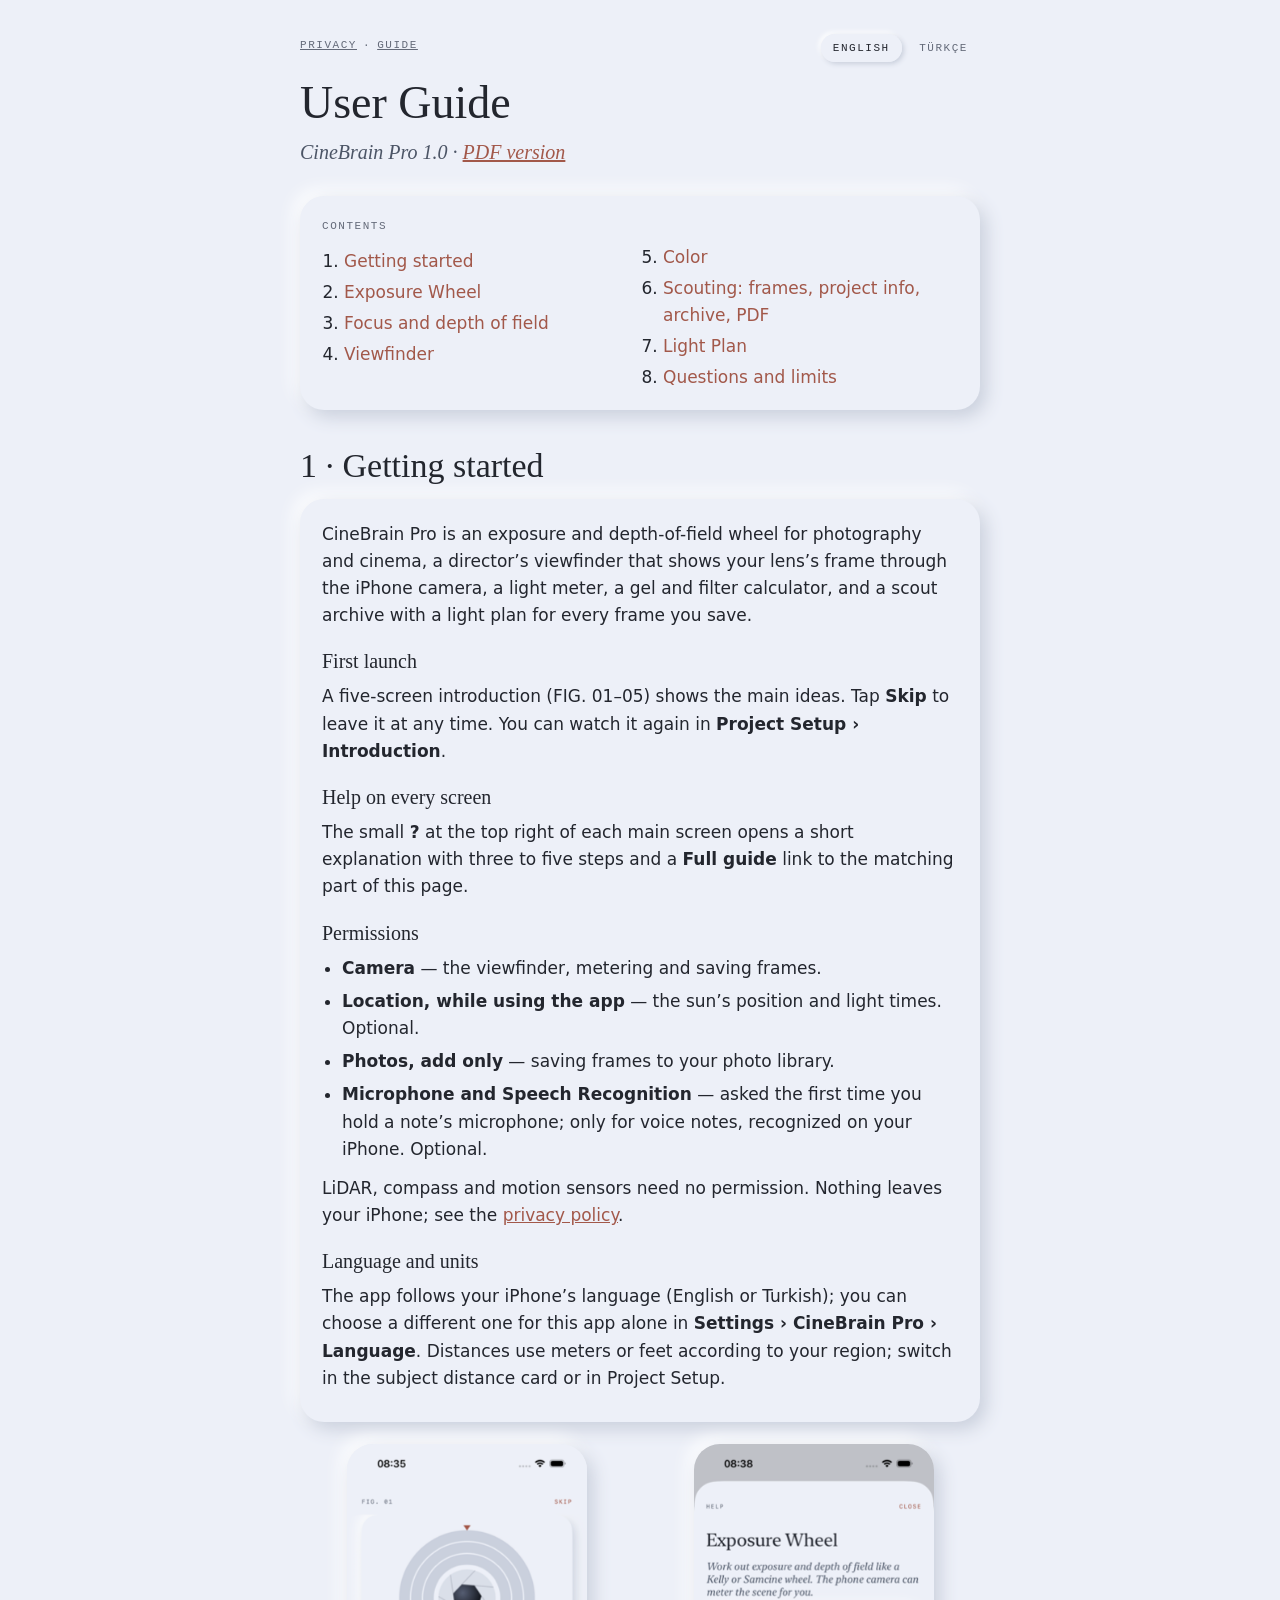
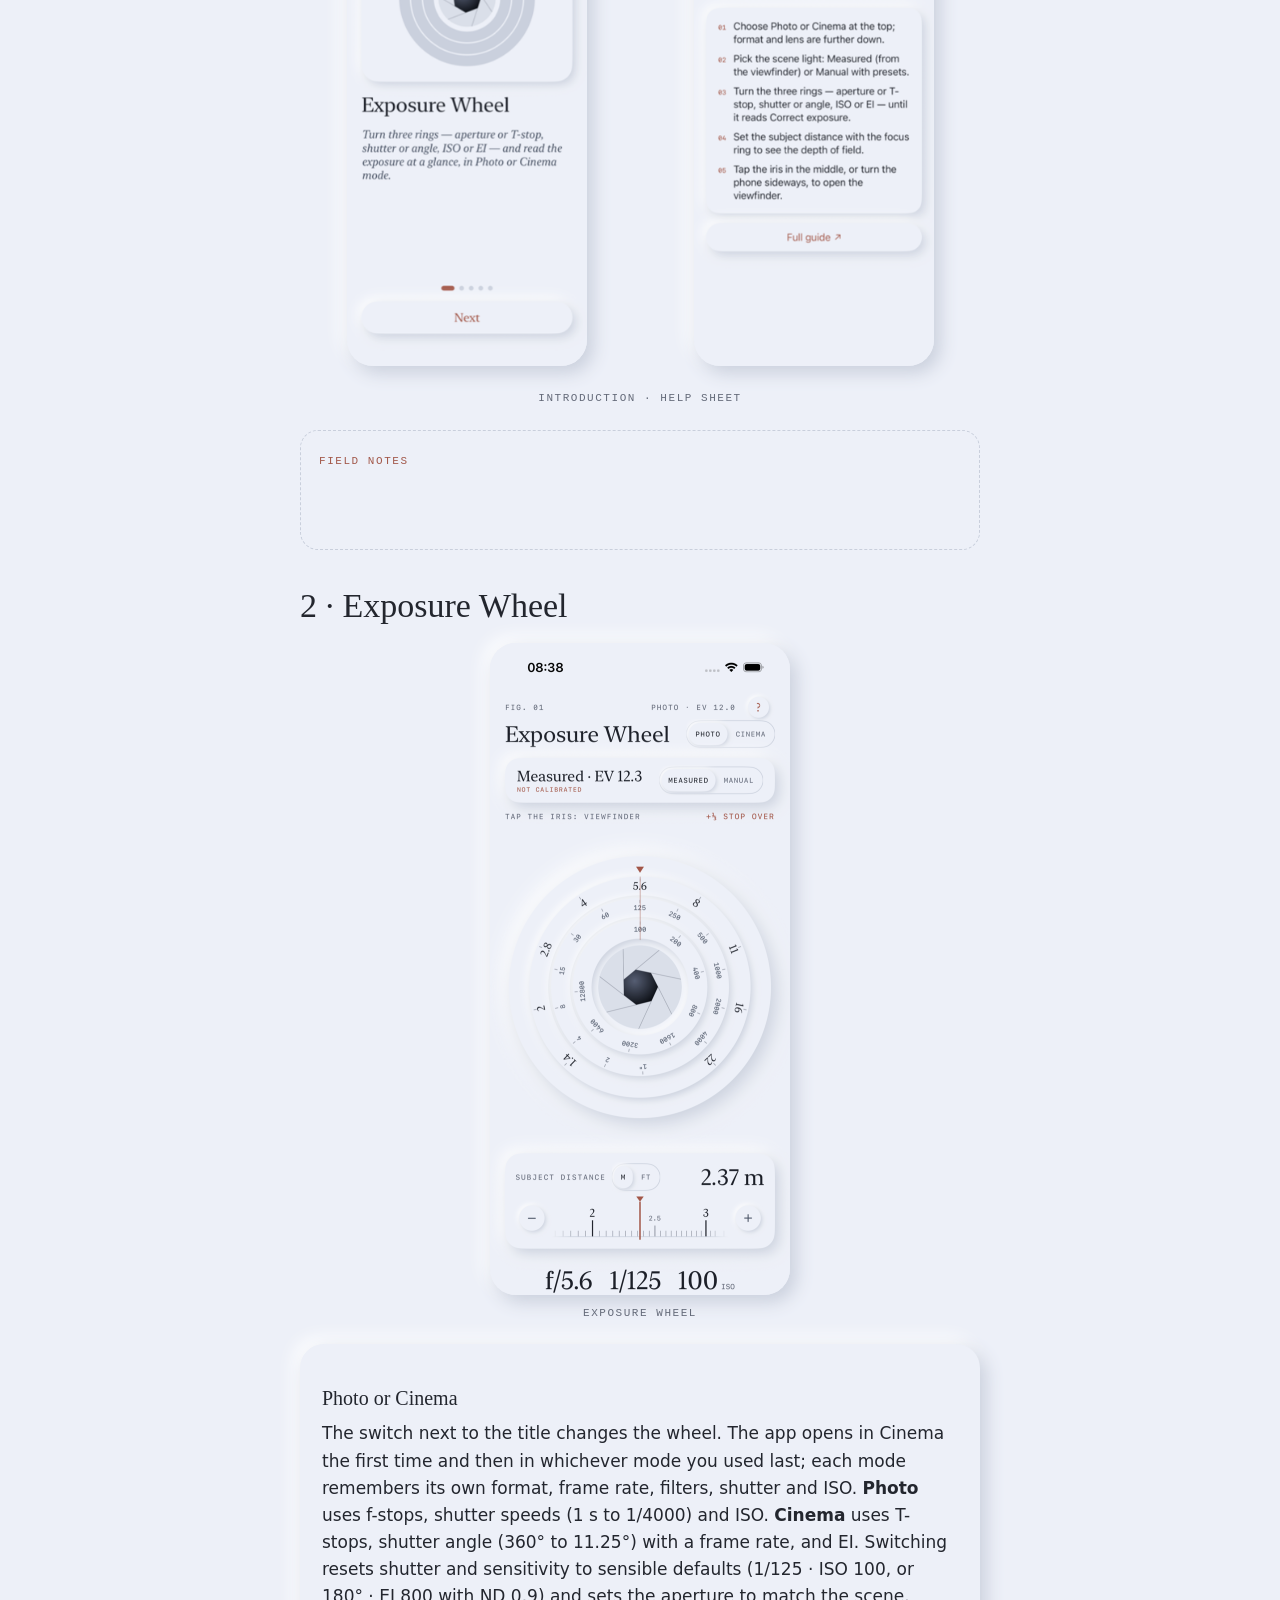
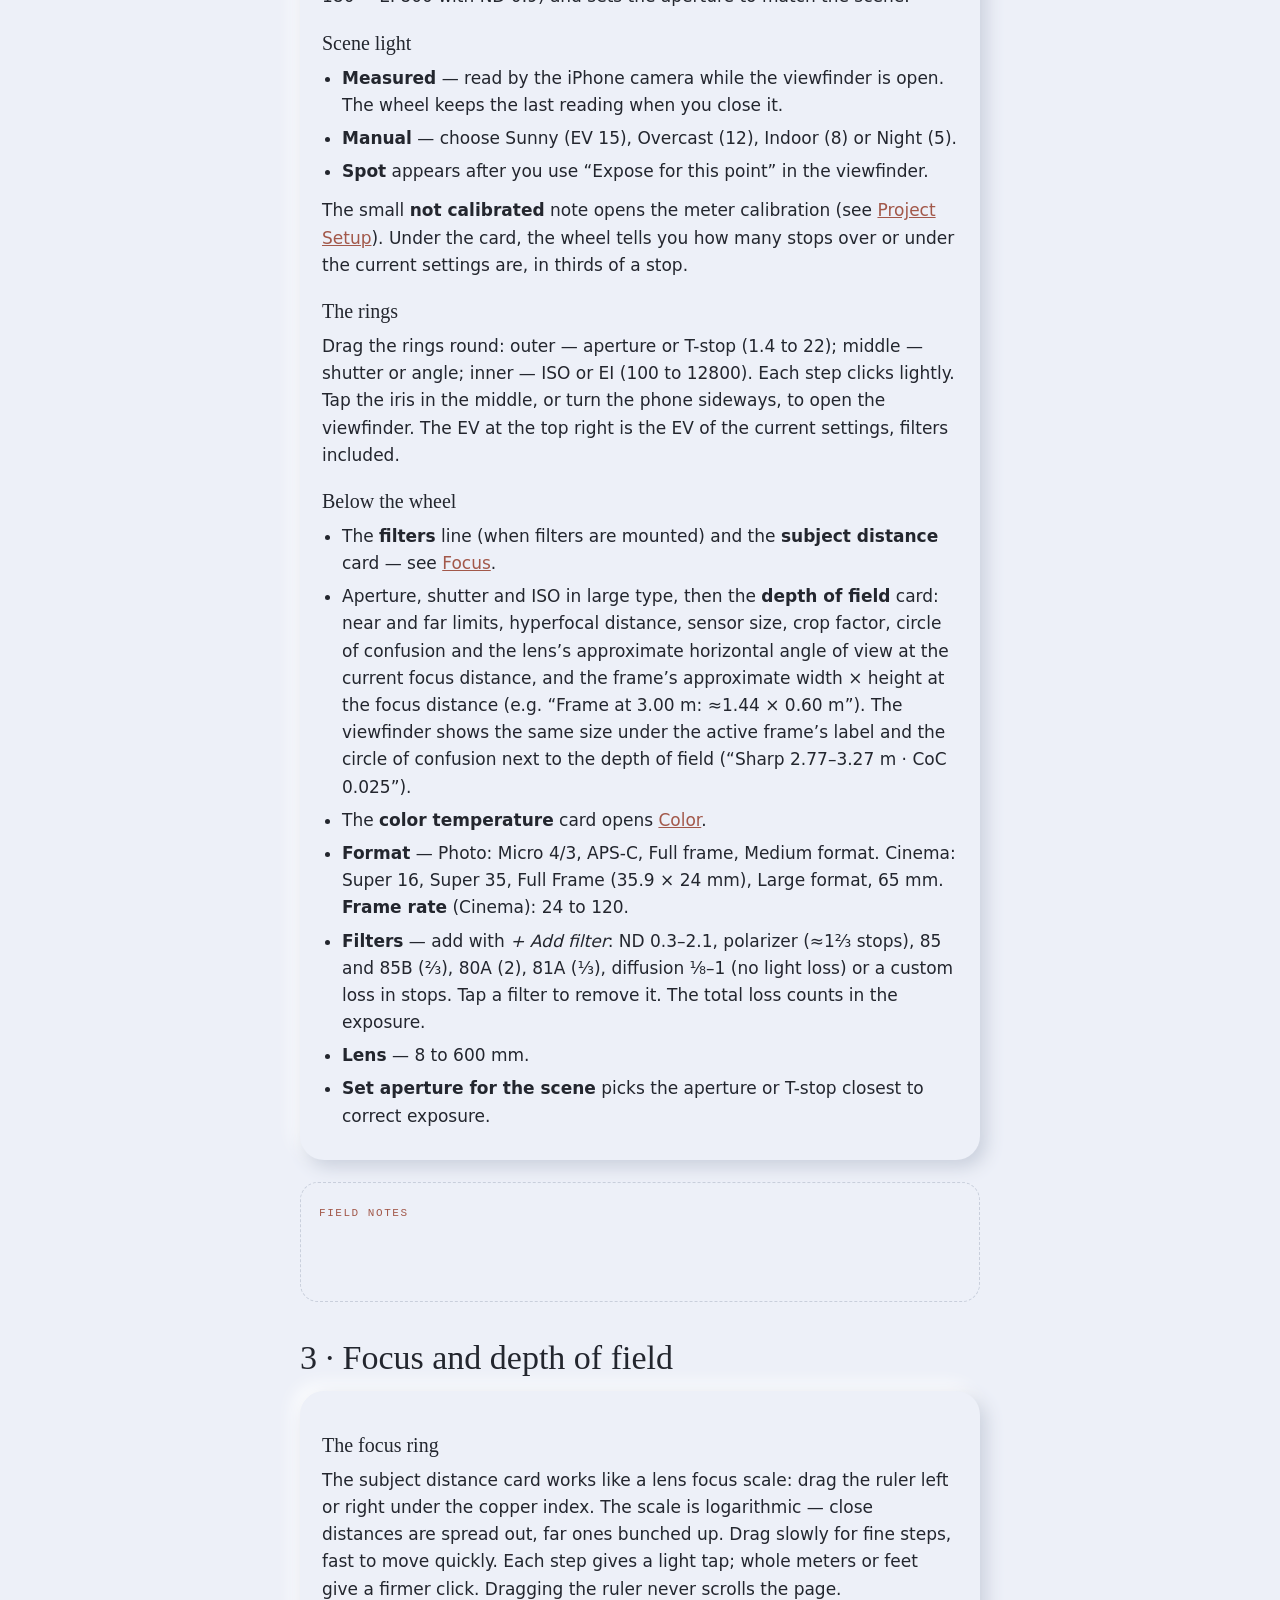
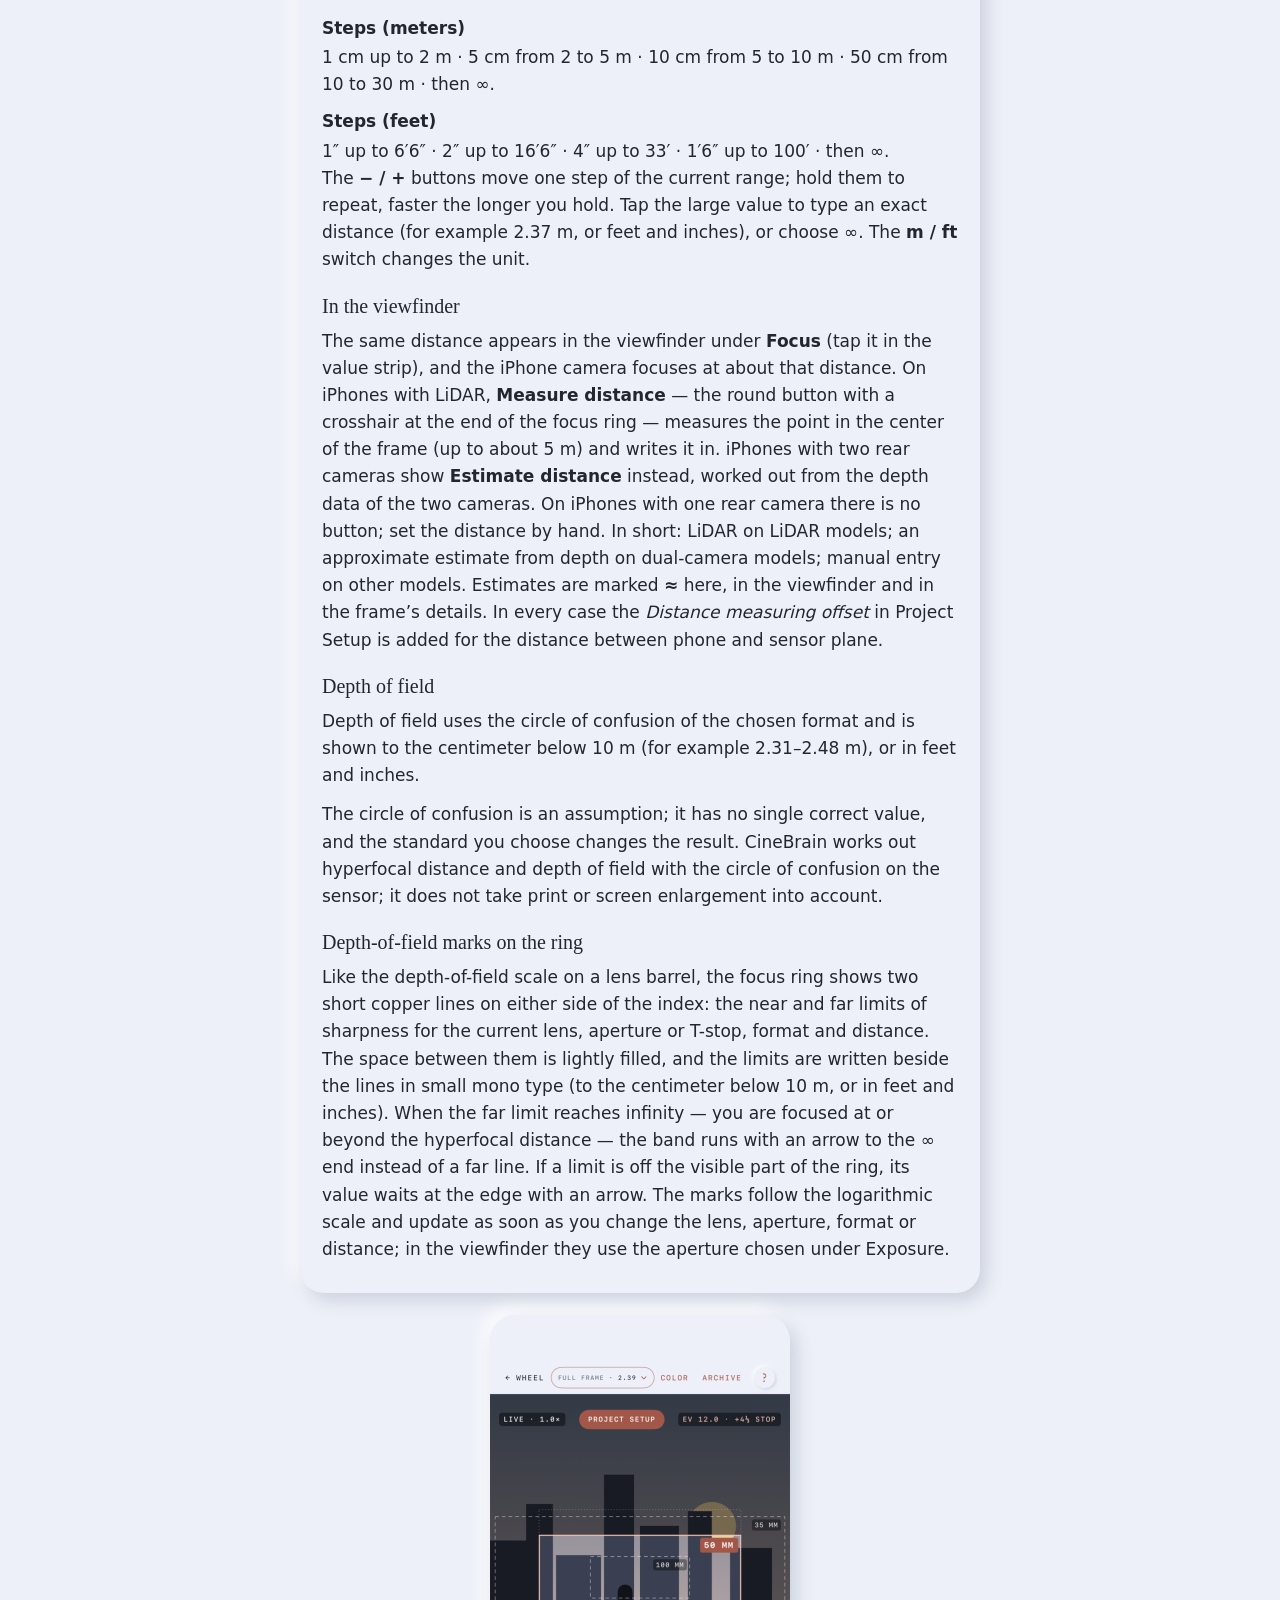
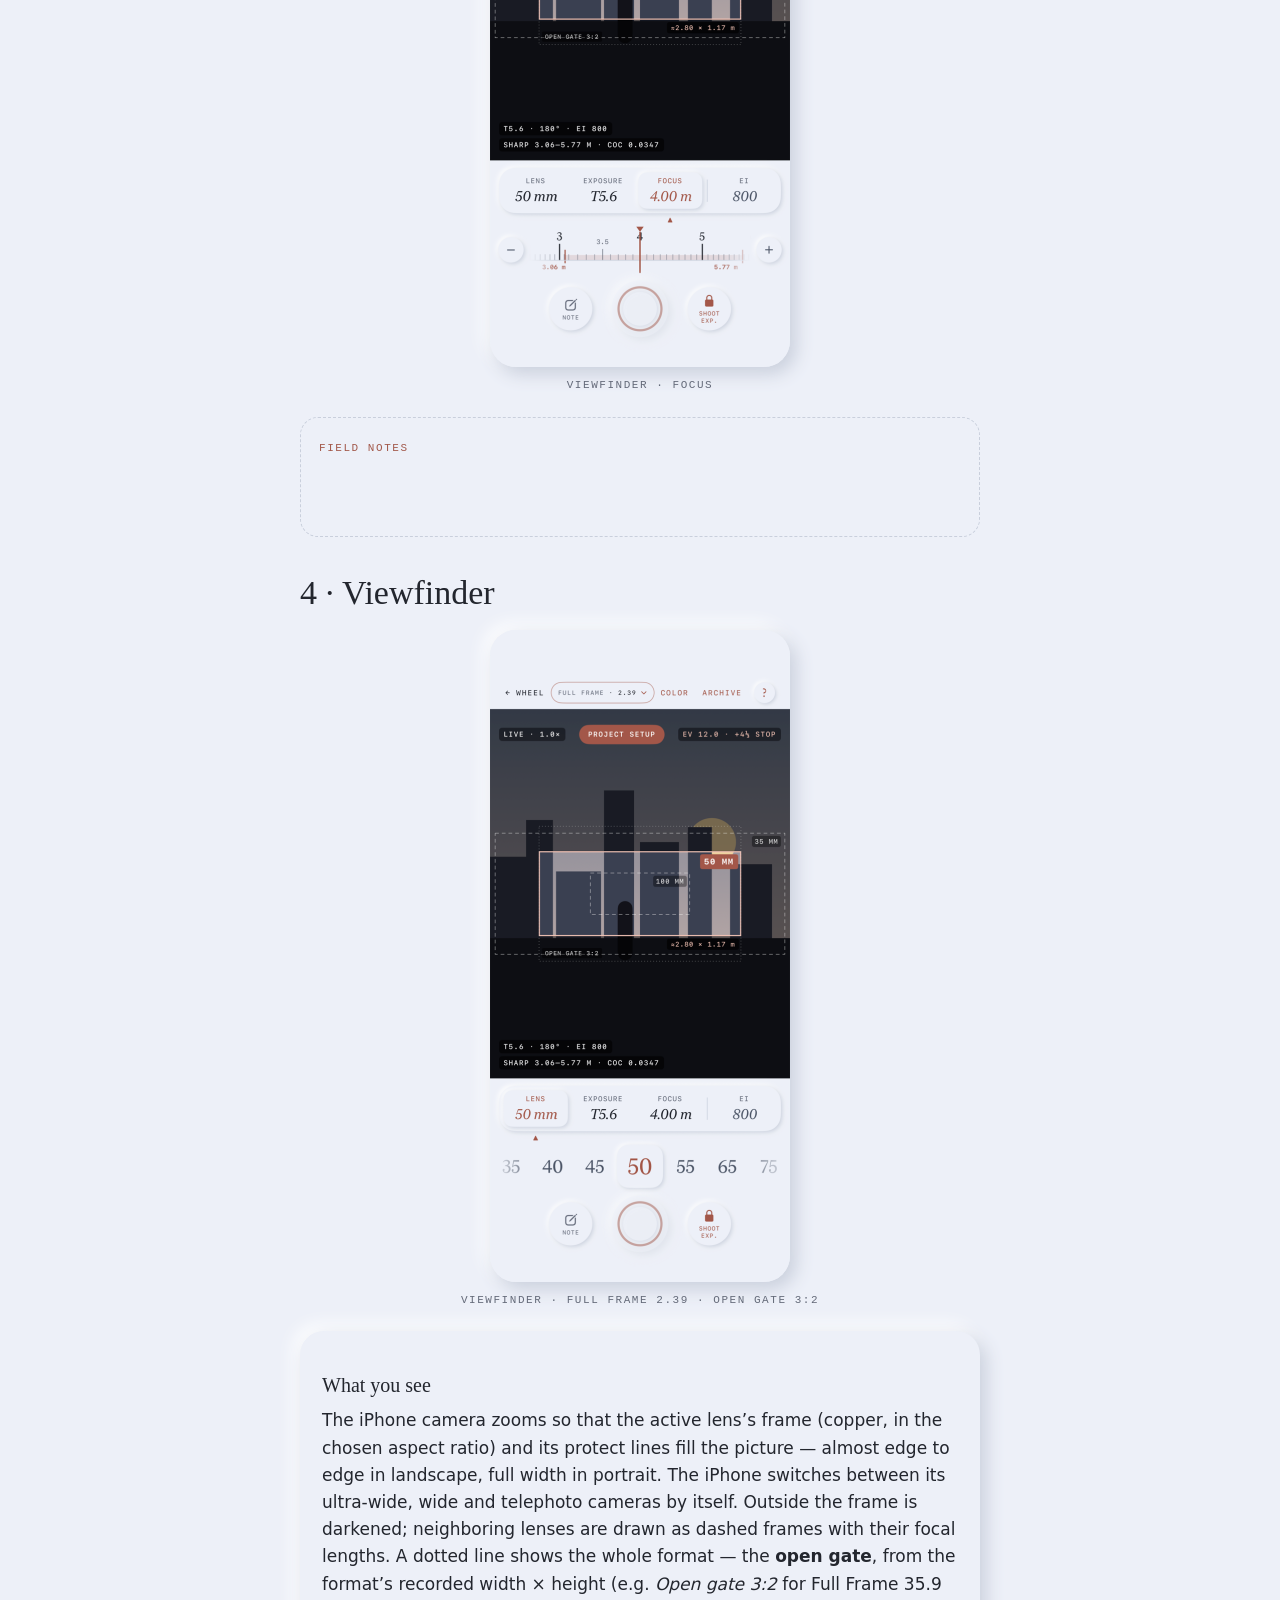
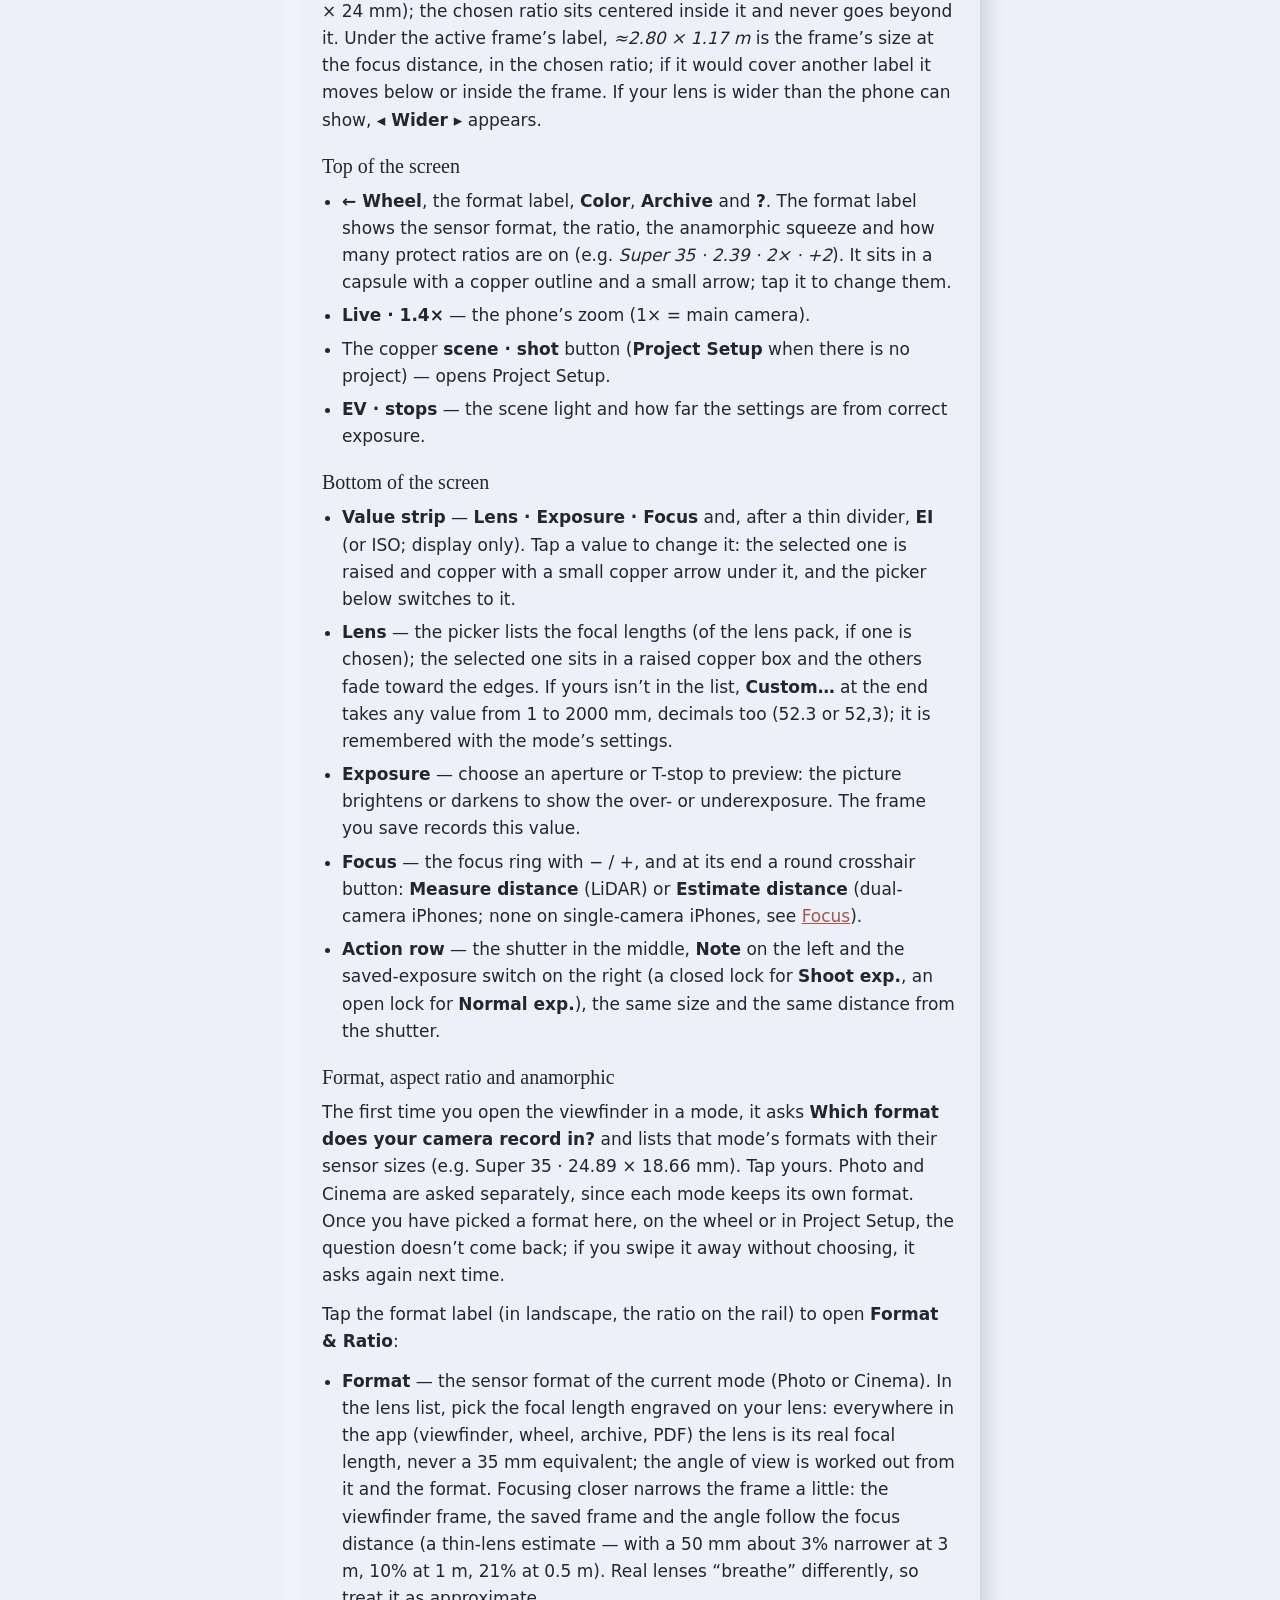
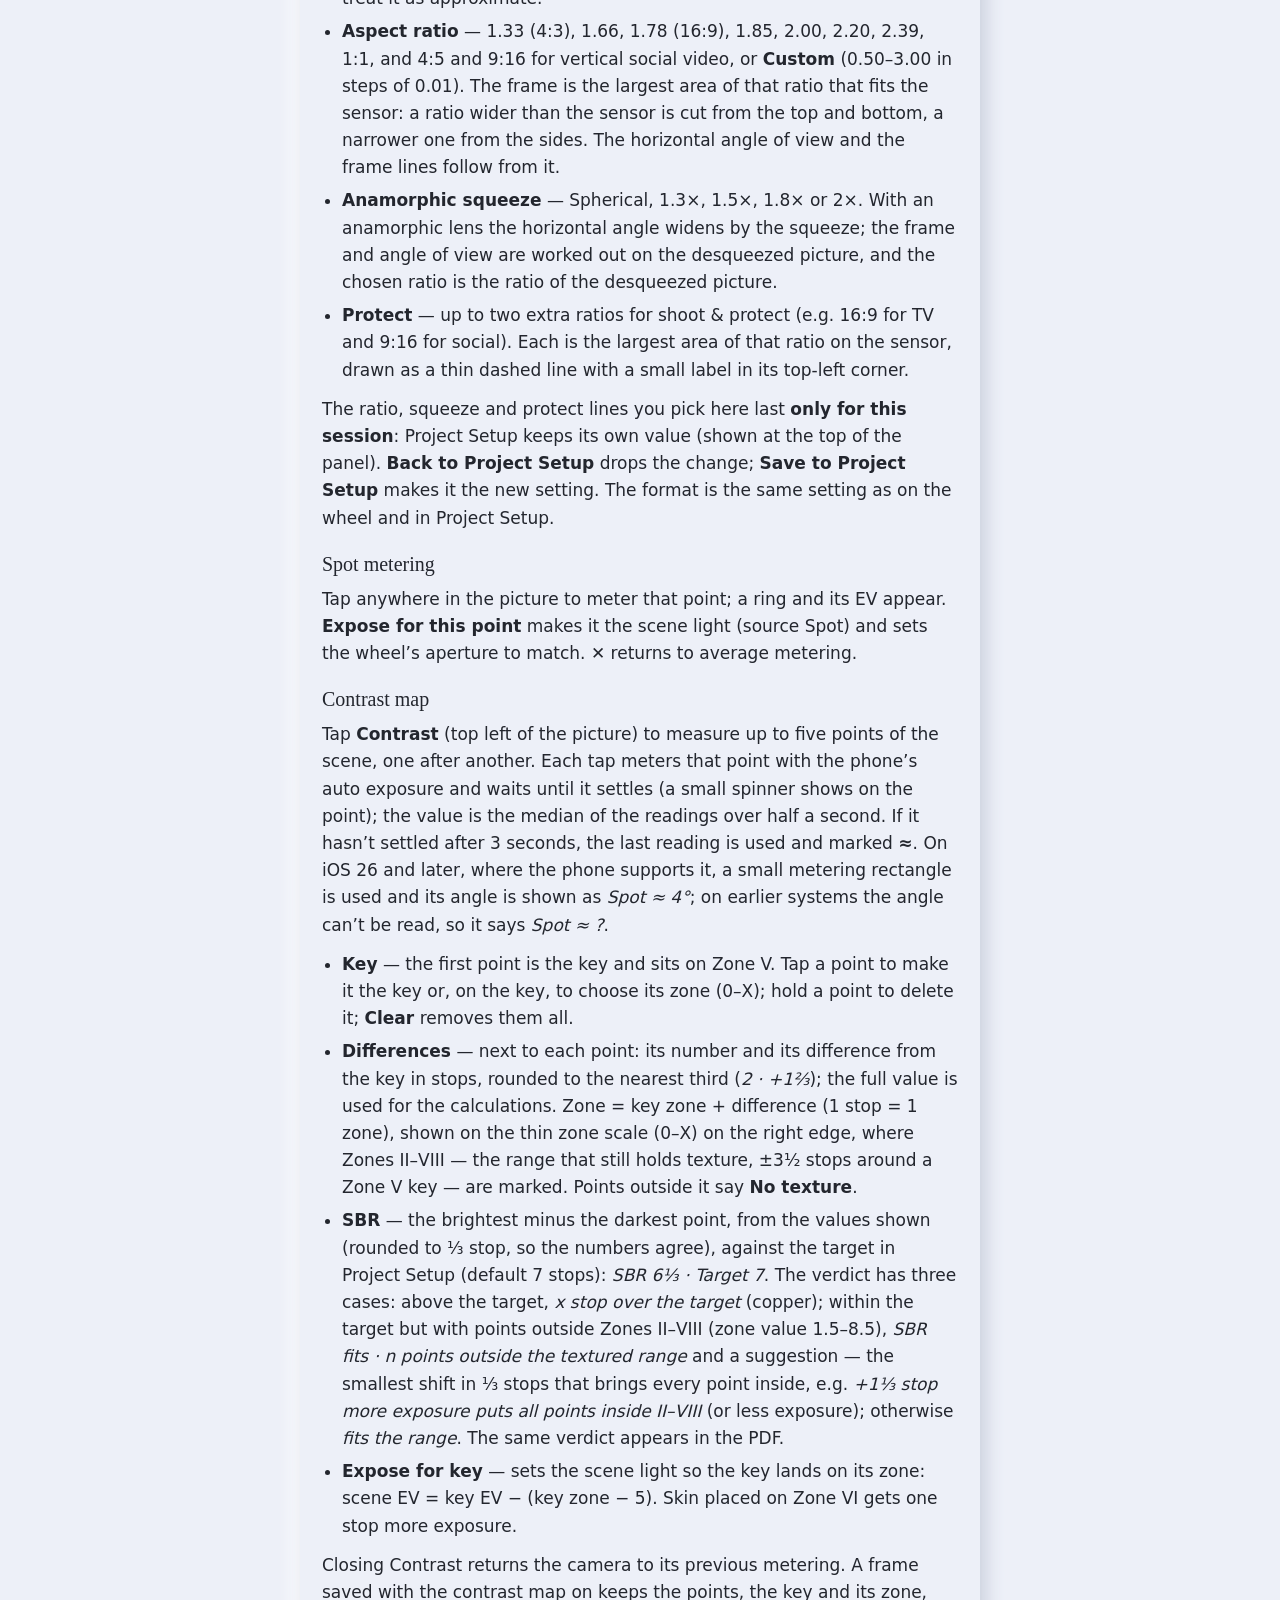
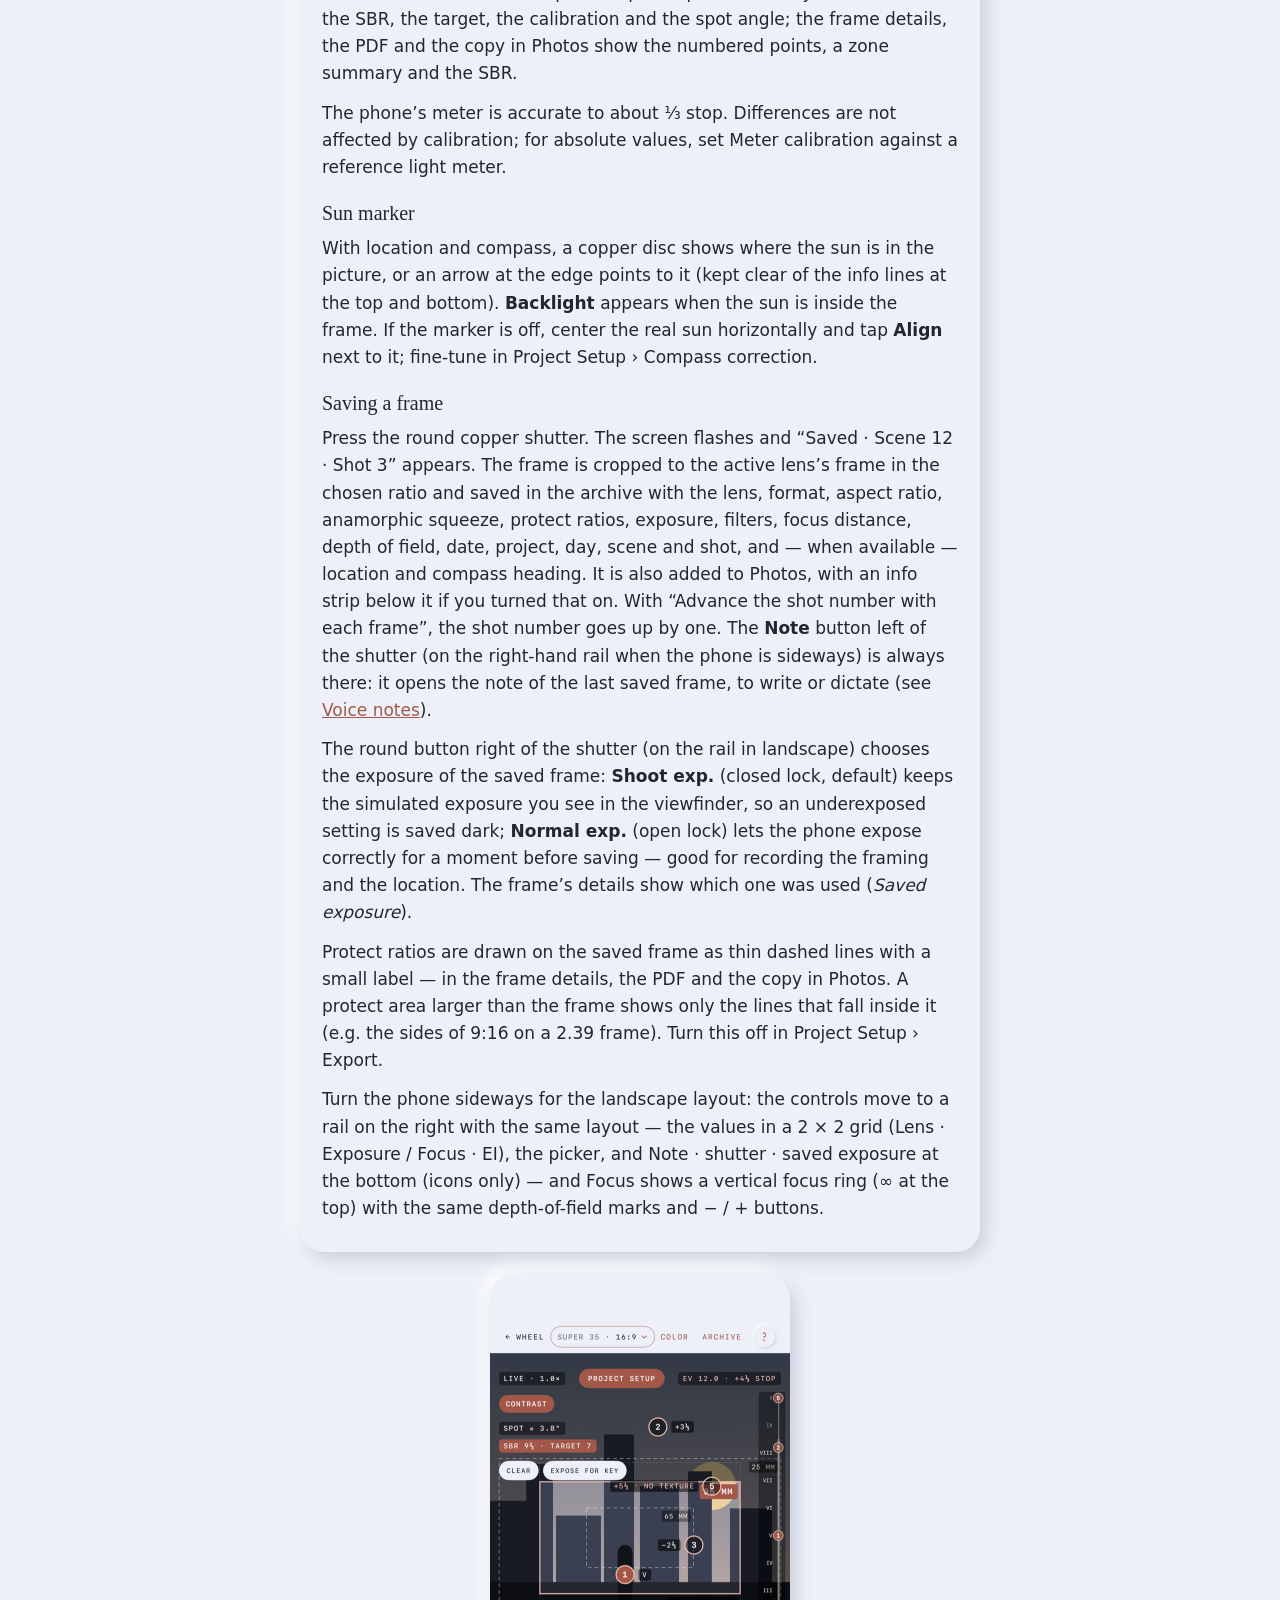
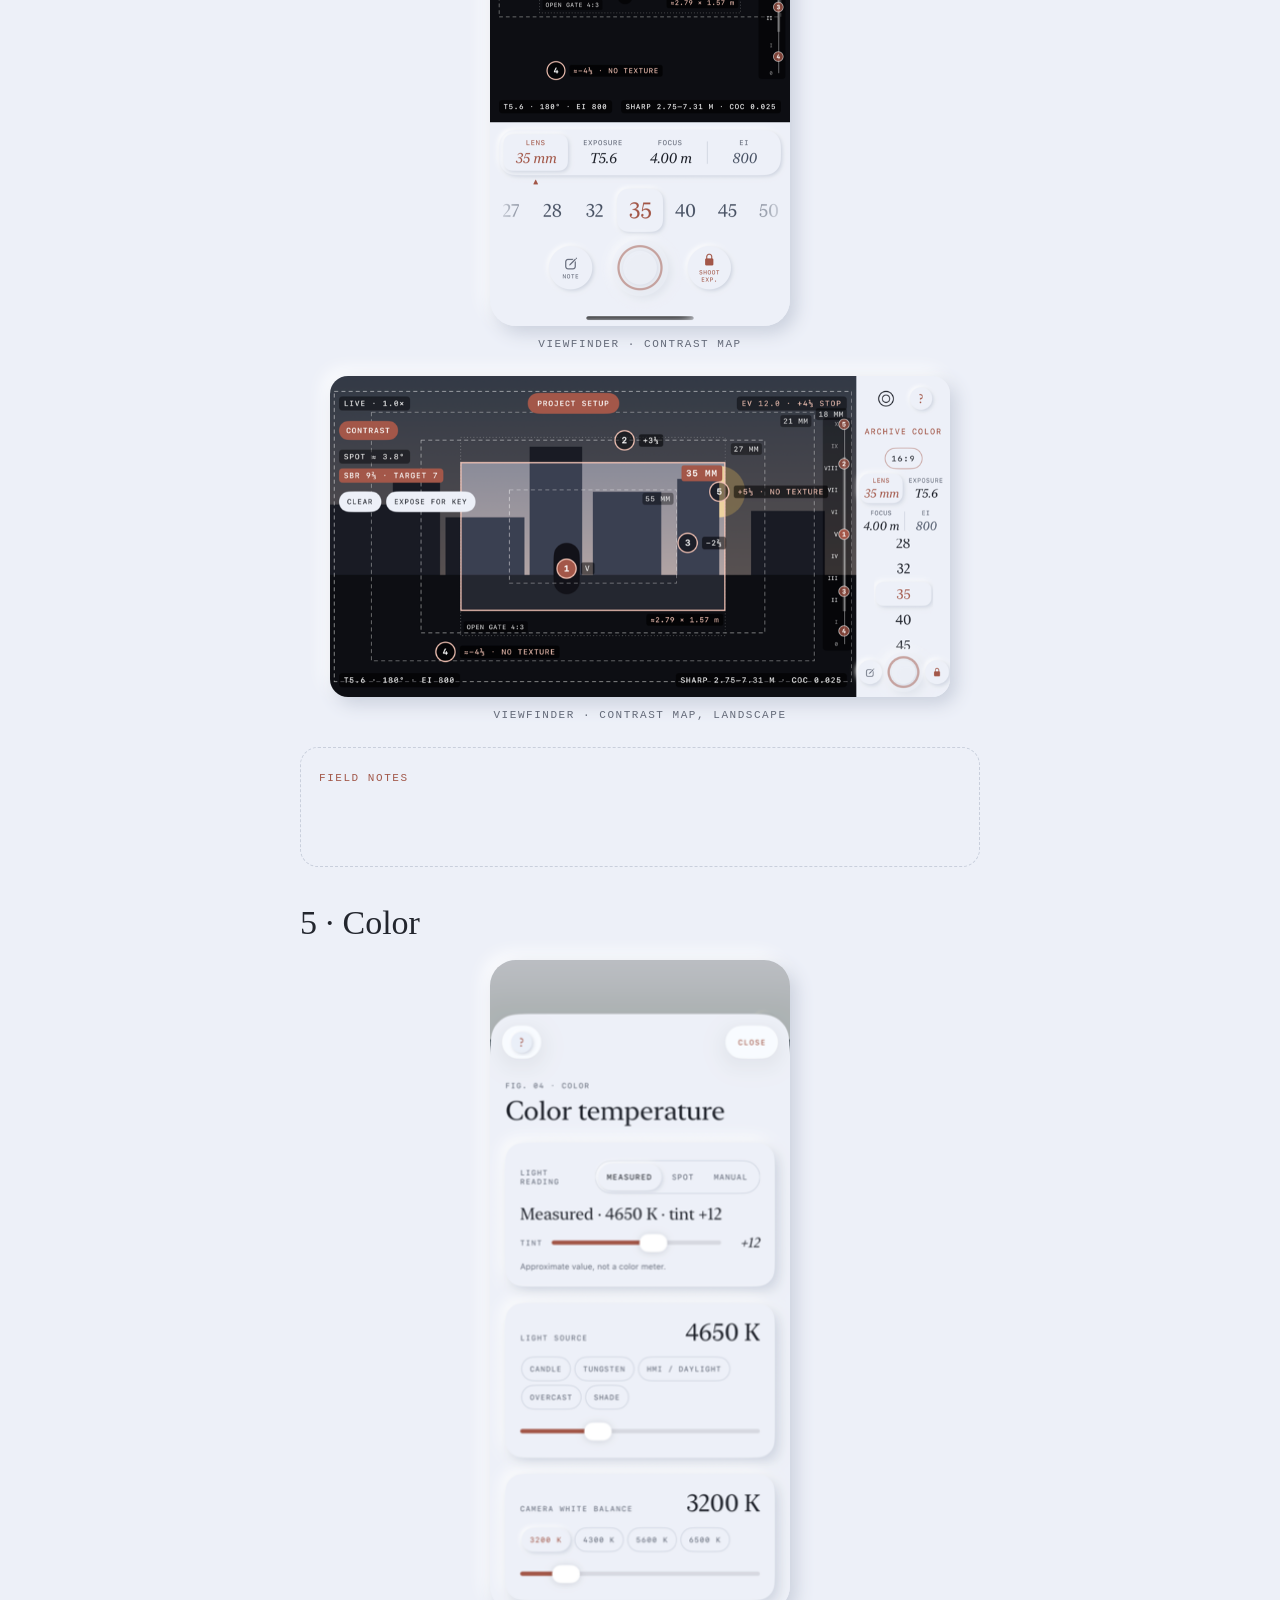
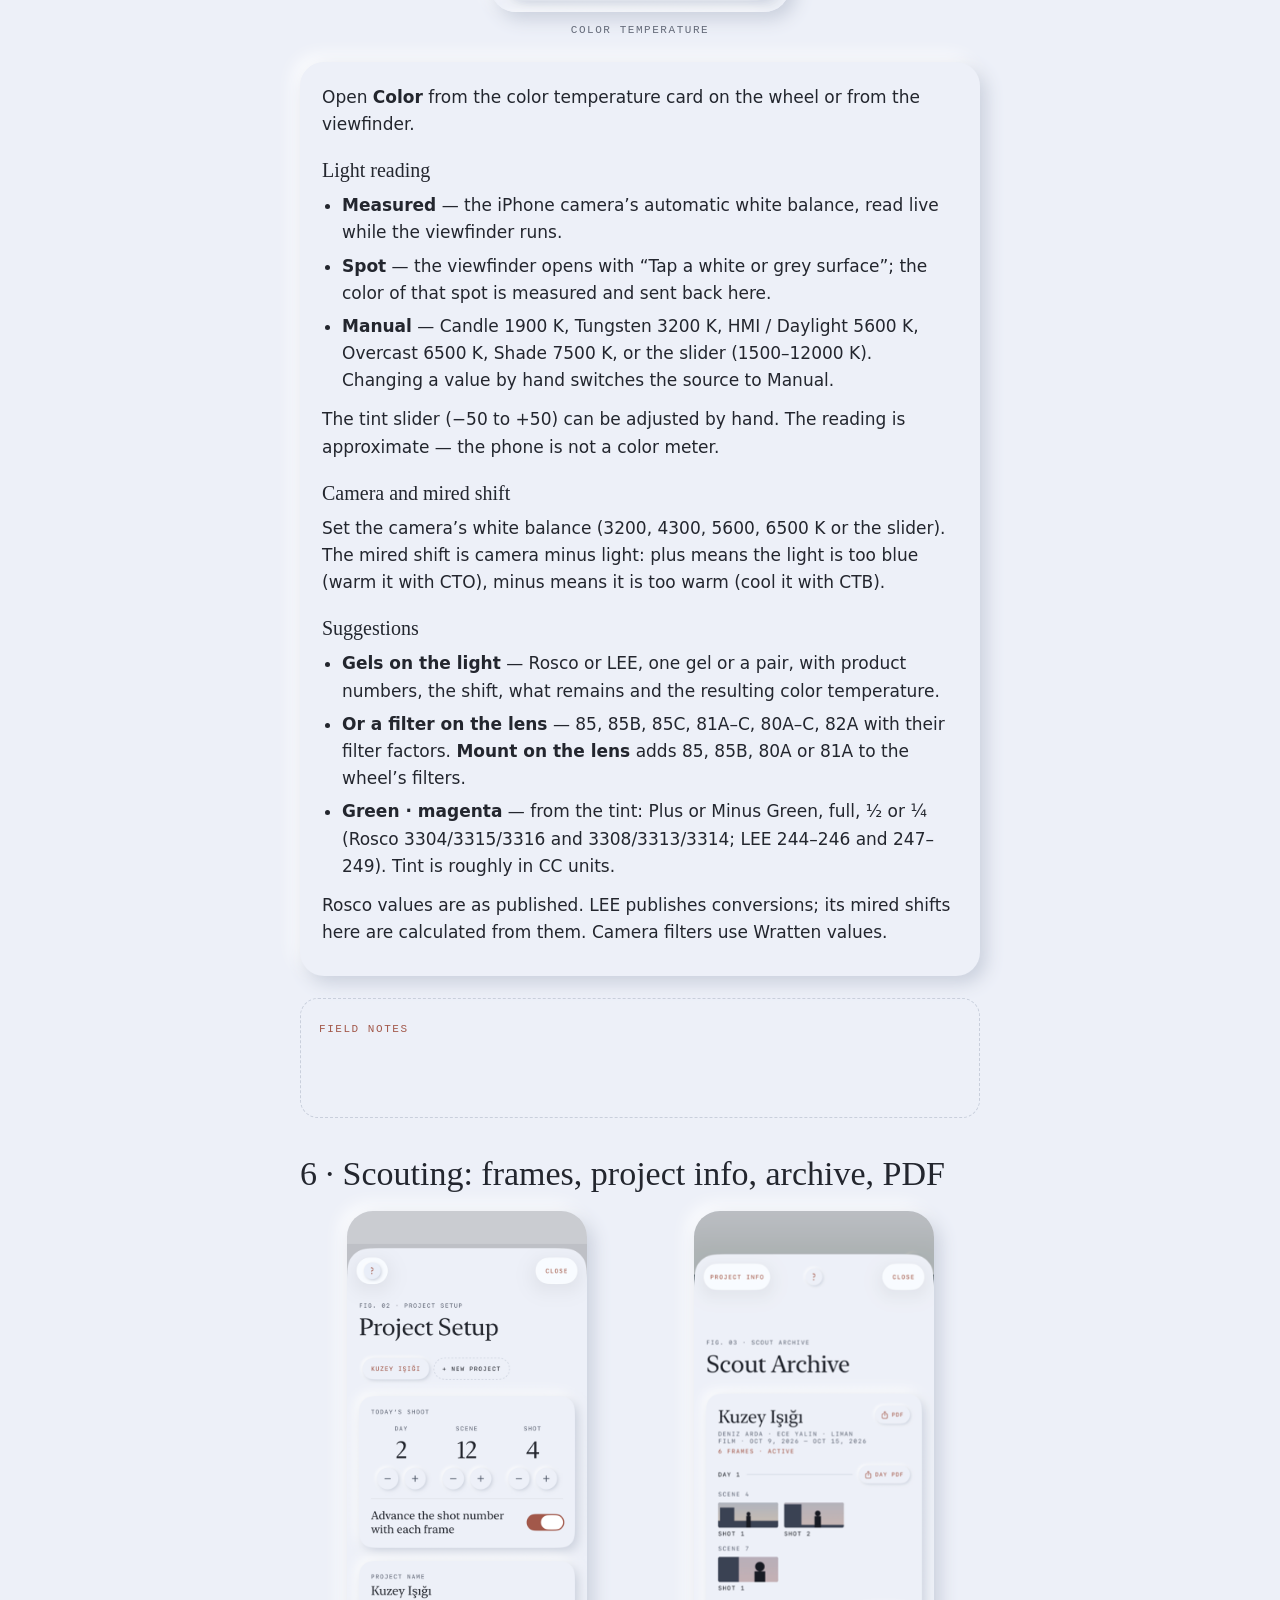
==== commit 20d40b80: "Kılavuz: ışık anları (en yakın azimut, güneş yüksekliği), kontrast hükmü ve poz önerisi, yeni PDF ör" ====
--- a/guide/index.html
+++ b/guide/index.html
@@ -169,7 +169,7 @@
       <ul>
         <li><strong>Key</strong> — the first point is the key and sits on Zone V. Tap a point to make it the key or, on the key, to choose its zone (0–X); hold a point to delete it; <strong>Clear</strong> removes them all.</li>
         <li><strong>Differences</strong> — next to each point: its number and its difference from the key in stops, rounded to the nearest third (<em>2 · +1⅔</em>); the full value is used for the calculations. Zone = key zone + difference (1 stop = 1 zone), shown on the thin zone scale (0–X) on the right edge, where Zones II–VIII — the range that still holds texture, ±3½ stops around a Zone V key — are marked. Points outside it say <strong>No texture</strong>.</li>
-        <li><strong>SBR</strong> — the brightest minus the darkest point, against the target in Project Setup (default 7 stops): <em>SBR 6⅓ · Target 7</em>; above the target it turns copper.</li>
+        <li><strong>SBR</strong> — the brightest minus the darkest point, from the values shown (rounded to ⅓ stop, so the numbers agree), against the target in Project Setup (default 7 stops): <em>SBR 6⅓ · Target 7</em>. The verdict has three cases: above the target, <em>x stop over the target</em> (copper); within the target but with points outside Zones II–VIII (zone value 1.5–8.5), <em>SBR fits · n points outside the textured range</em> and a suggestion — the smallest shift in ⅓ stops that brings every point inside, e.g. <em>+1⅓ stop more exposure puts all points inside II–VIII</em> (or less exposure); otherwise <em>fits the range</em>. The same verdict appears in the PDF.</li>
         <li><strong>Expose for key</strong> — sets the scene light so the key lands on its zone: scene EV = key EV − (key zone − 5). Skin placed on Zone VI gets one stop more exposure.</li>
       </ul>
       <p>Closing Contrast returns the camera to its previous metering. A frame saved with the contrast map on keeps the points, the key and its zone, the SBR, the target, the calibration and the spot angle; the frame details, the PDF and the copy in Photos show the numbered points, a zone summary and the SBR.</p>
@@ -262,15 +262,33 @@
       <h3>Scout Archive</h3>
       <p>Open it with <strong>Archive</strong> in the viewfinder. Frames are grouped by project (the active one first), then by day and scene, with the shot number under each thumbnail. Tap a frame for its details; touch and hold to delete it.</p>
       <h3>Frame details</h3>
-      <p>The saved frame, each detail in its own box (format and aspect ratio separately), the <a href="#light-plan">Light Plan</a> and a note field that saves itself.</p>
+      <p>The saved frame, each detail in its own box (format and aspect ratio separately), the <a href="#light-plan">Light Plan</a>, the location visual and a note field that saves itself.</p>
+      <h3 id="location-visual">Location visual</h3>
+      <p>Three pictures of the place can go into the PDF, to the left of the light times:</p>
+      <ul>
+        <li><strong>Sketch</strong> — <strong>Add sketch</strong>: take a photo of a hand-drawn plan or pick one from Photos (the system picker hands over only the photo you choose; no photo library access is asked). <strong>Replace sketch</strong> and <strong>Delete sketch</strong> change it.</li>
+        <li><strong>Map</strong> — only with <strong>Satellite map</strong> turned on in Project Setup (off by default; the first time, a note explains that the frame’s location is sent to Apple Maps): when a frame has a location and the iPhone is online, a satellite image of about 150 m around the camera (north up) is saved with the frame, so the PDF can be made offline later. On it: the camera (copper dot), the lens’s field of view as a cone, the sun’s direction for each hour from sunrise to sunset with the hour, the sun’s direction when the frame was saved, and a 50 m scale. If there was no connection, <strong>Get the map</strong> in the frame details fetches it (shown only while the setting is on). Maps already saved stay with their frames when you turn it off. The Apple Maps logo stays on the image.</li>
+        <li><strong>Sun diagram</strong> — the sun’s path that day seen from above, hour marks, the frame’s field of view and the sun at the frame time.</li>
+      </ul>
+      <p><strong>Show in the PDF</strong> picks one; without a choice the order is sketch, map, sun diagram. A portrait sketch keeps its proportions. The light times list stays in every case.</p>
       <h3>Voice notes</h3>
       <p>Next to <strong>Note</strong> there is a microphone. Touch and hold it, speak, and release: what you said is added to the end of the note. The same note card opens from the <strong>Note</strong> button beside the viewfinder’s shutter, for the last saved frame. Notes are recognized in the app’s language (English or Turkish), on your iPhone only: the sound is not recorded and nothing is sent anywhere. The first time, the app asks for Microphone and Speech Recognition access; hold the button again once you have allowed it. If your iPhone cannot recognize the app’s language on the device, the microphone is not shown and you type the note.</p>
       <h3>PDF scout report</h3>
-      <p><strong>PDF</strong> makes a report for the whole project, <strong>Day PDF</strong> for one day. Then pick <strong>Frames per page</strong> and tap <strong>Make PDF</strong>; the share sheet sends it where you like. The cover carries the credits. Your choice is remembered for the next export and can also be set in Project Setup › Export.</p>
-      <ul>
-        <li><strong>1 · full page</strong> — a large picture with every detail, the best light times and a wide lined notes area (or the note).</li>
-        <li><strong>2 · side by side</strong> — two frames, each with all its details, light times and notes area.</li>
-      </ul>
+      <p><strong>PDF</strong> makes a report for the whole project, <strong>Day PDF</strong> for one day. Pick the <strong>PDF type</strong>, choose whether to <strong>Add technical appendix</strong> (on by default) and tap <strong>Make PDF</strong>; the share sheet sends it where you like. Your choice is remembered and can also be set in Project Setup › Export. PDFs are made on the iPhone, with no internet; texts follow the app’s language.</p>
+      <ul>
+        <li><strong>Scout plan</strong> (A4 portrait, one frame per page) — project · scene, location coordinates, frame number and date; camera · mode · ratio (or format · ratio) and heading · tilt; the large frame with its numbered contrast points and protect labels; the lens in large type with the horizontal angle and the lens pack name, next to aperture or T-stop, EI, shutter and filters (a long line moves down rather than being cut); focus, depth of field and frame size. If the frame has a contrast map: a zone strip 0–X with the textured range II–VIII outlined, the points at their zones (the key filled), the SBR against the target and the key’s zone, and the point list. Below, the light plan for the frame — the location visual (sketch, map or sun diagram) beside the light times (front, side left, side right, backlight, golden hour, sunset, blue hour; a missing moment shows a faint “—”) — and a note box.</li>
+        <li><strong>Frame list</strong> (A4 portrait, four frames per page) — each frame with lens, pack and angle, exposure, depth of field, a small zone strip and SBR when there is a contrast map, and two lines of the note.</li>
+        <li><strong>Technical appendix</strong> — a table at the end (landscape pages), one row per frame: frame, format · mode, ratio (protect), lens (pack), T (T–f difference), EI, angle · fps, ND · filter, focus, depth of field, CoC (standard), frame size, heading · tilt, SBR (target) and calibration.</li>
+      </ul>
+      <figure class="pair">
+        <img src="img/pdf-plan.png" alt="Scout plan page">
+        <img src="img/pdf-list.png" alt="Frame list page">
+        <figcaption class="mono">Scout plan · Frame list</figcaption>
+      </figure>
+      <figure class="wide">
+        <img src="img/pdf-tech.png" alt="Technical appendix table">
+        <figcaption class="mono">Technical appendix</figcaption>
+      </figure>
     </div>
     <div class="notes"><span class="mono">Field notes</span><!-- notes: scout --></div>
   </section>
@@ -288,7 +306,7 @@
         <li><strong>Sunrise, sunset, golden hour</strong> (sun between −4° and 6°) and <strong>blue hour</strong> (−6° to −4°); evening times are shown.</li>
         <li><strong>Sun dial</strong> — north up, overhead in the center, horizon at the edge. The dashed copper line is the sun’s path with hours; the grey wedge is the frame’s direction, as wide as the lens’s angle of view.</li>
         <li><strong>Day line</strong> — night, blue hour, golden hour and day. Drag along it to pick a time.</li>
-        <li><strong>Moments for this frame</strong> — Frame time, Front light, Side light left and right, Backlight and Blue Hour: the best time of day for each, preferring a low sun. “—” means it does not happen that day. Tapping one moves the sun on the dial.</li>
+        <li><strong>Moments for this frame</strong> — Frame time, Front light, Side light left and right, Backlight and Blue Hour. For the four directional moments the target sun direction is the camera heading + 180° (front), − 90° (side left), + 90° (side right) and the heading itself (backlight); every minute with the sun above the horizon is scanned and the one where the sun’s azimuth is closest to the target is chosen, shown with the sun’s height (e.g. <em>15:06 · 34°</em>). If the closest is more than 45° away, it shows “—”. Tap a moment to set the dial to it.</li>
       </ul>
       <p>For the chosen time you see the sun’s direction and height, where it is relative to the frame, an estimated light level (a rough EV for a clear sky) and suggested settings: in Cinema the angle, frame rate and EI stay and the ND (then the T-stop) changes; in Photo the ISO and filters stay. For backlight it suggests opening about one stop for faces. <strong>Set the wheel to this time</strong> loads that light, lens, format and settings into the Exposure Wheel (the scene light becomes Manual).</p>
       <p>Moments that depend on direction need the compass heading of the frame.</p>
@@ -301,7 +319,7 @@
     <h2 class="big">8 · Questions and limits</h2>
     <div class="card qa">
       <h3>Does it need the internet?</h3>
-      <p>No. Everything, including the sun calculations, runs on the iPhone.</p>
+      <p>No. The app does not connect to the internet; only if you turn on the satellite map setting (Project Setup › Satellite map, off by default), a frame’s location is sent to Apple for the map image. Everything else, including the sun calculations and the PDF, runs on the iPhone.</p>
       <h3>Where are my frames?</h3>
       <p>In the app on your iPhone, and in Photos if saving there worked. They are part of your device backups. Deleting the app deletes its archive.</p>
       <h3>How accurate is the meter?</h3>
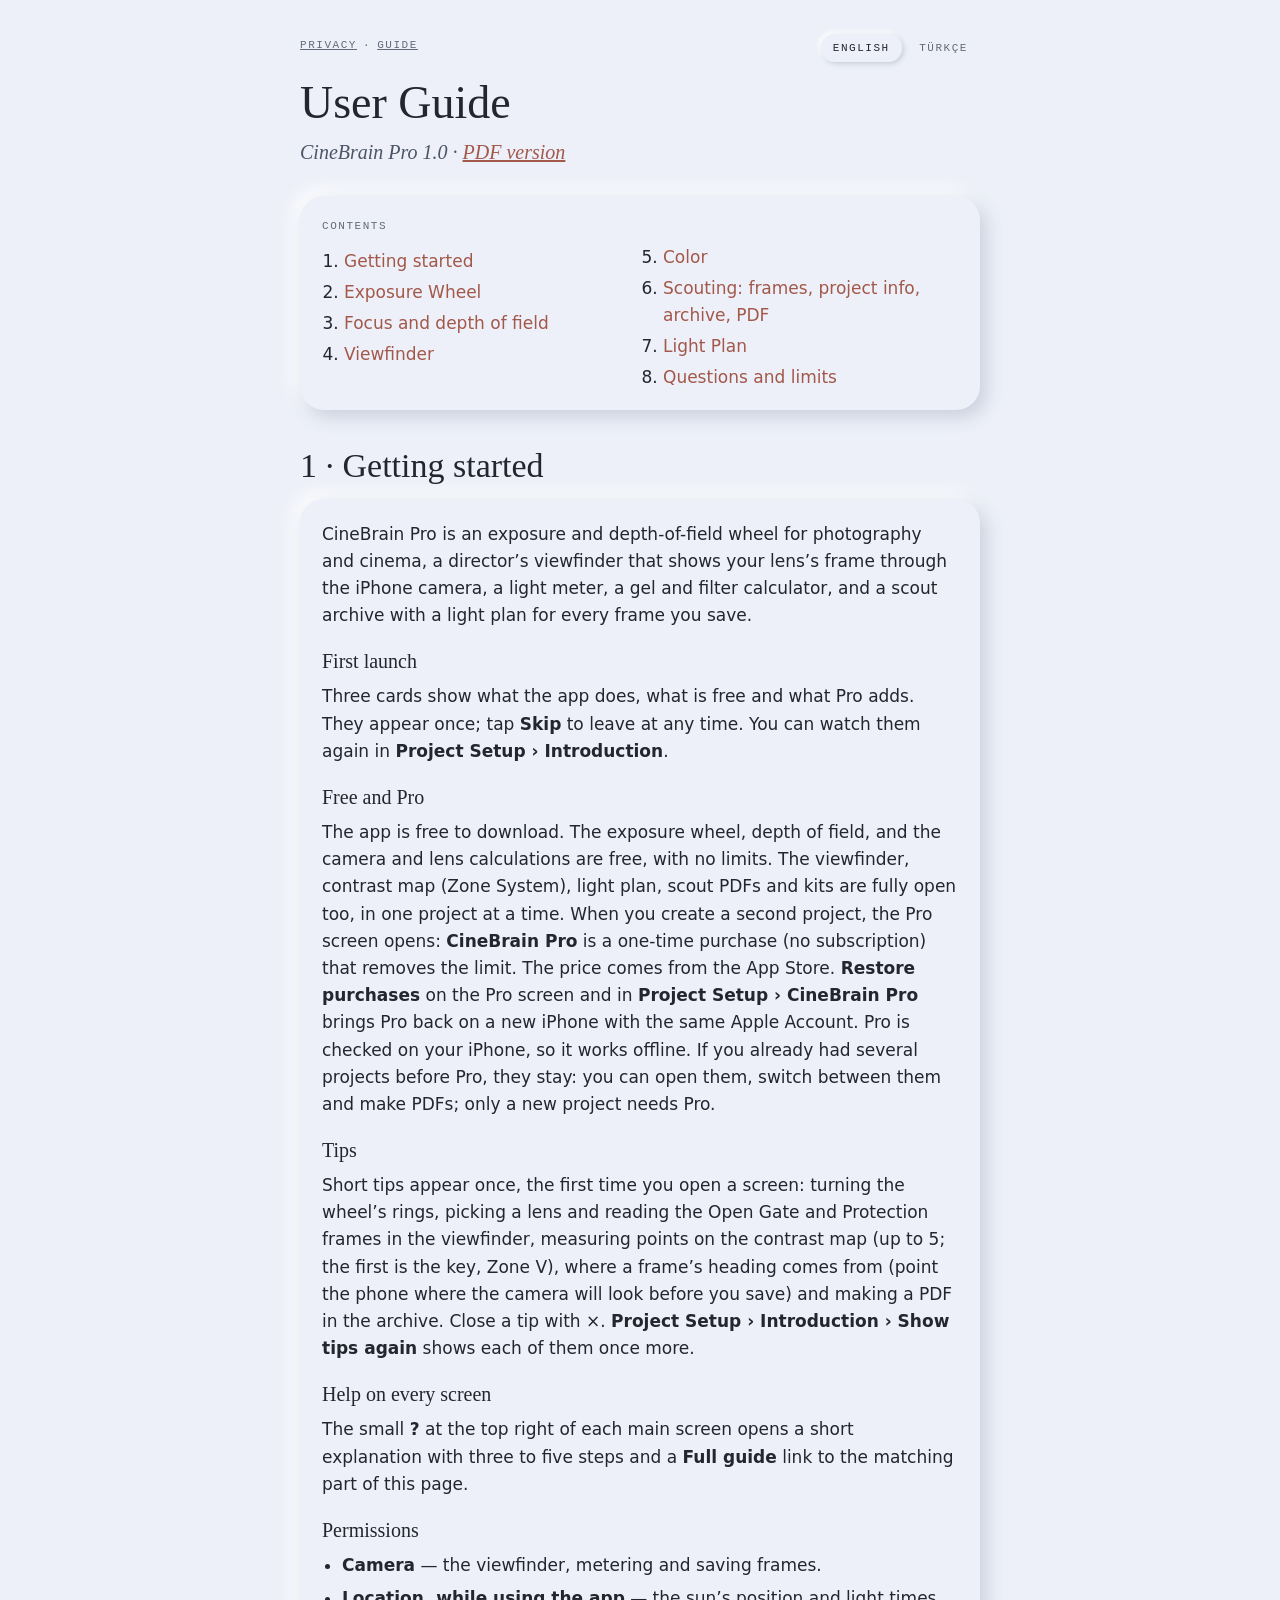
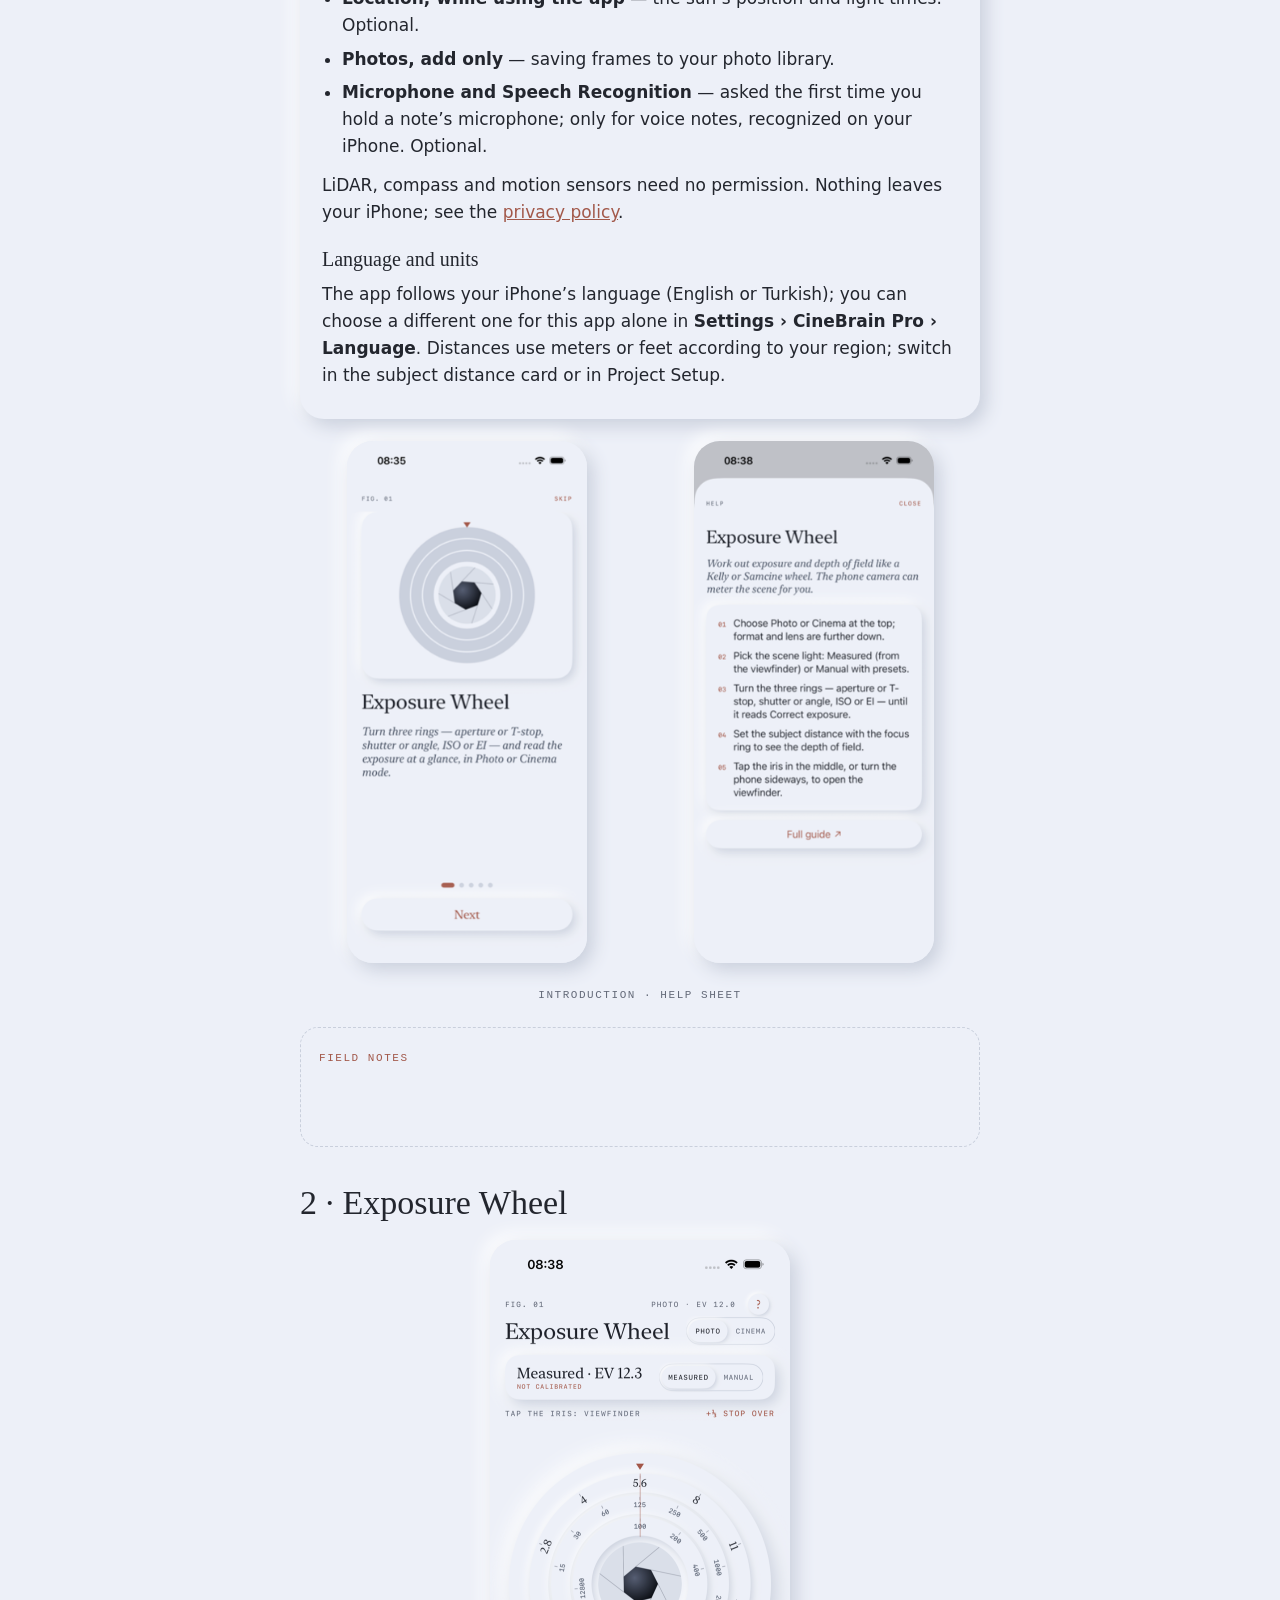
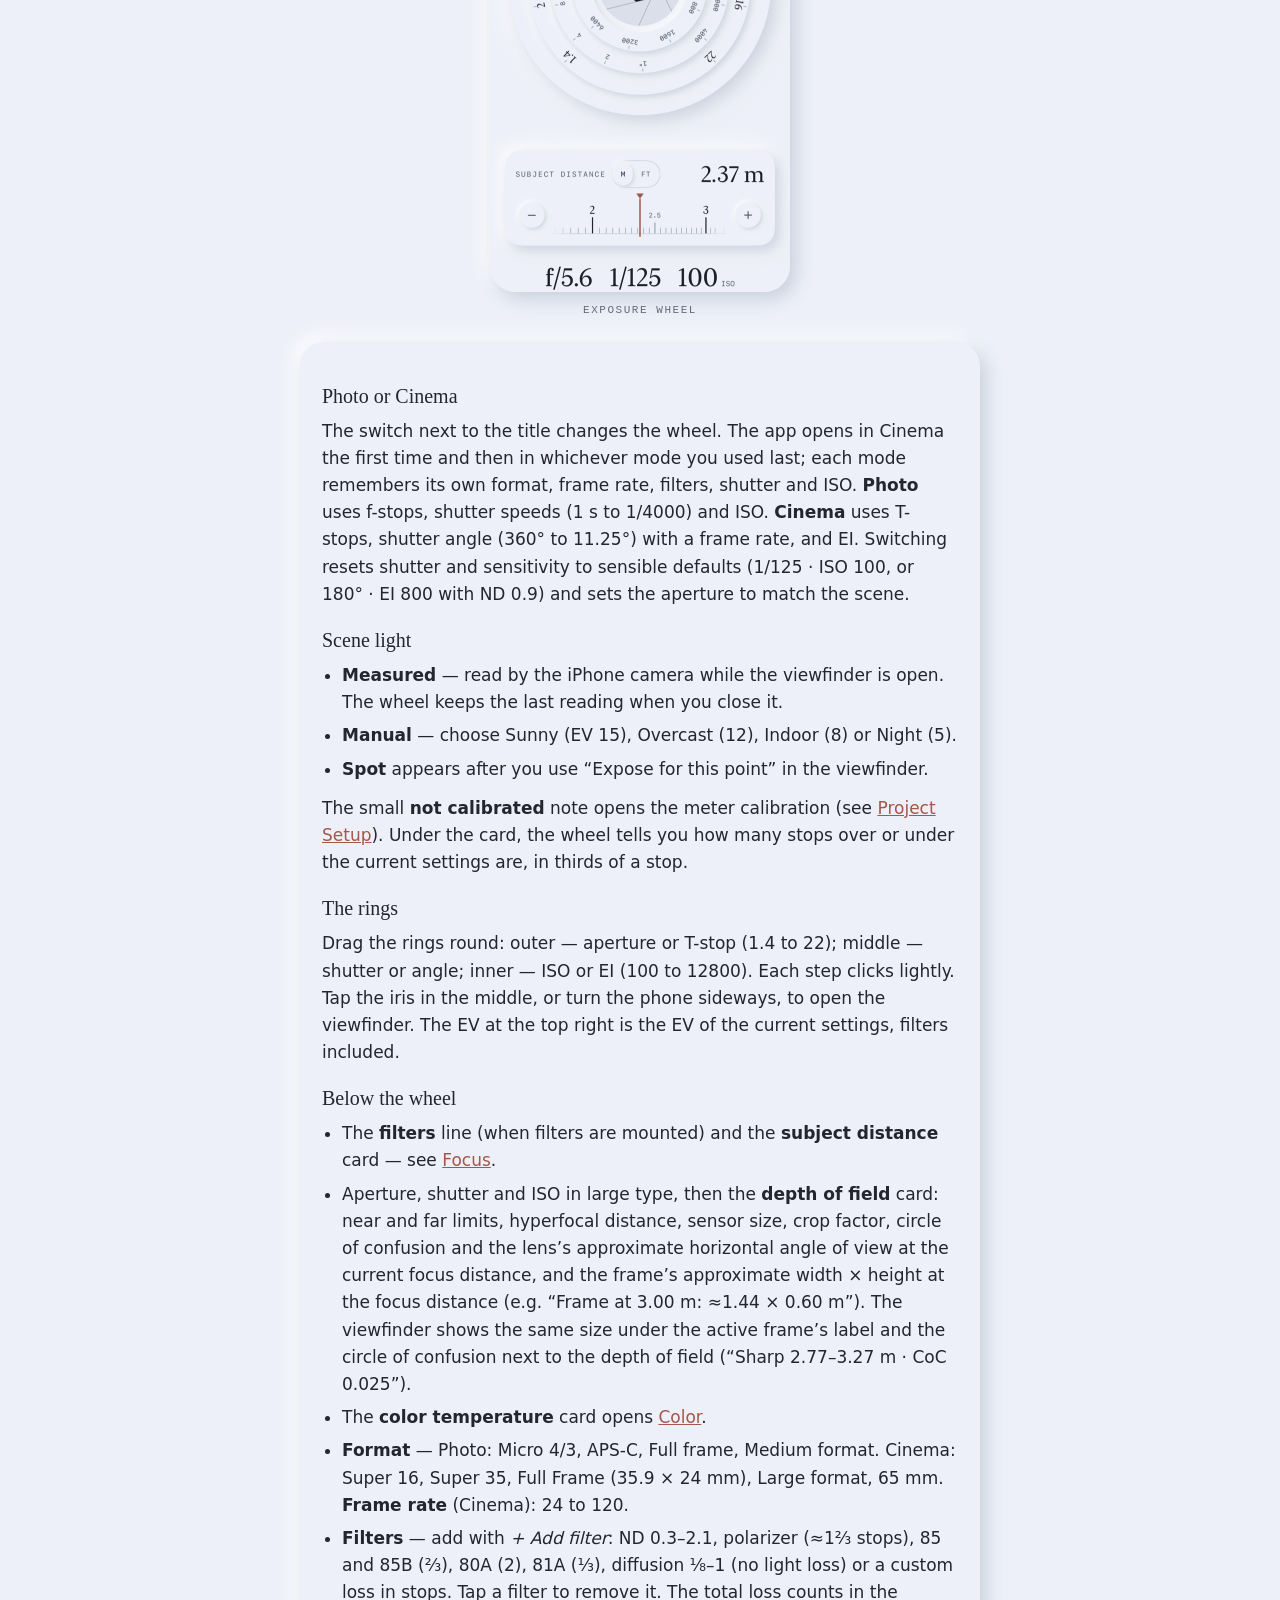
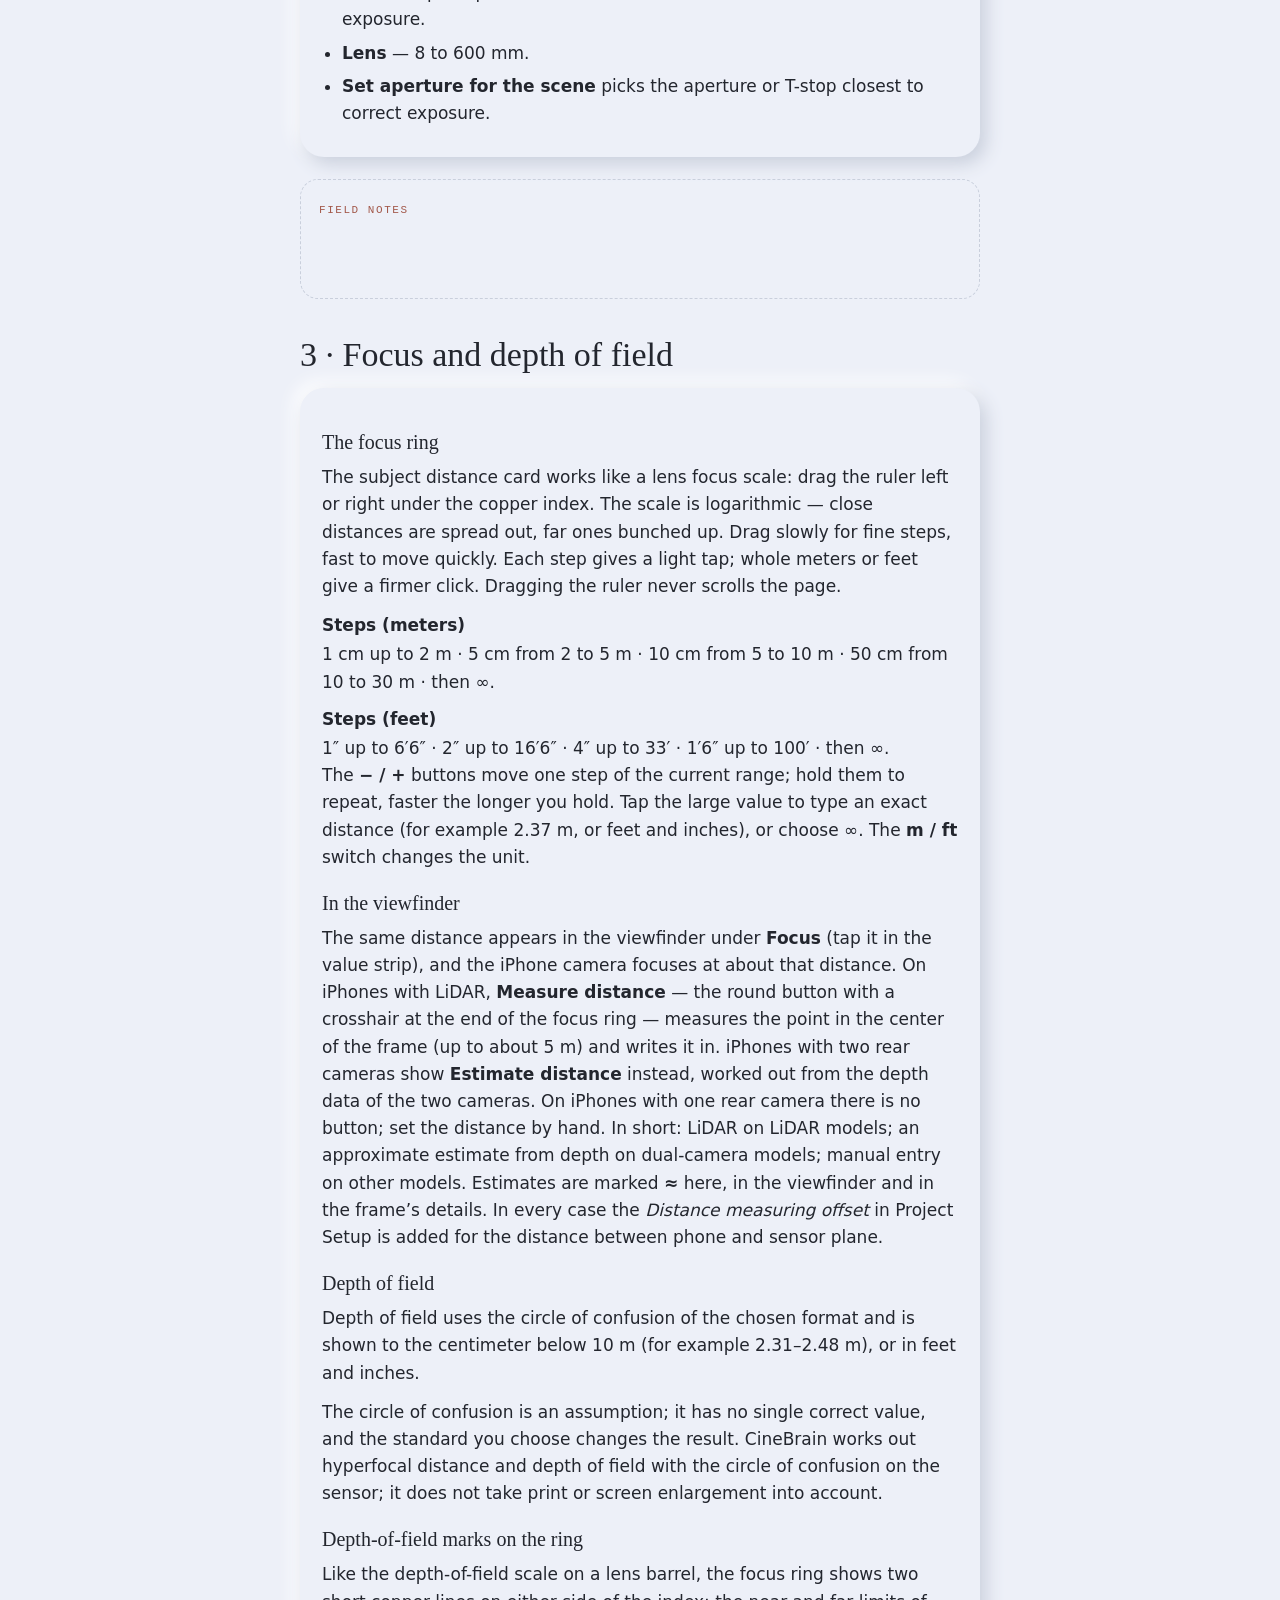
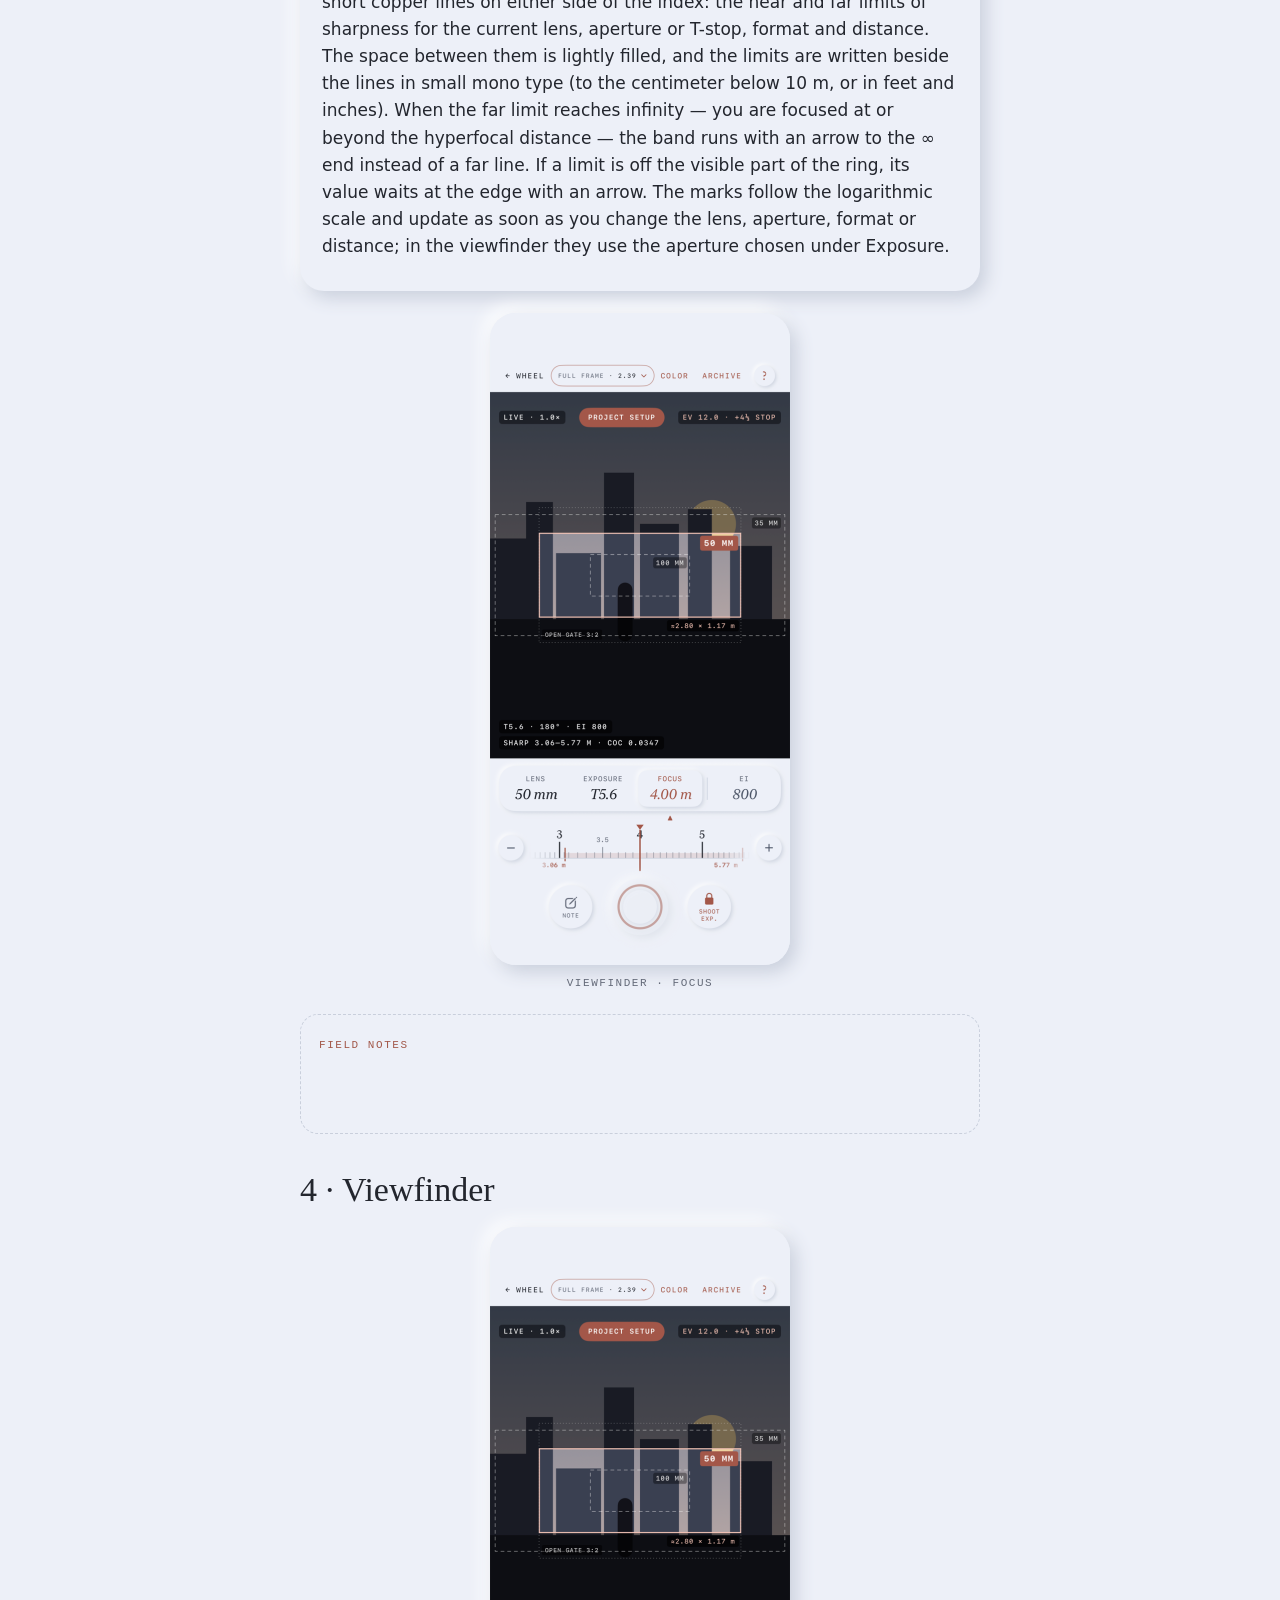
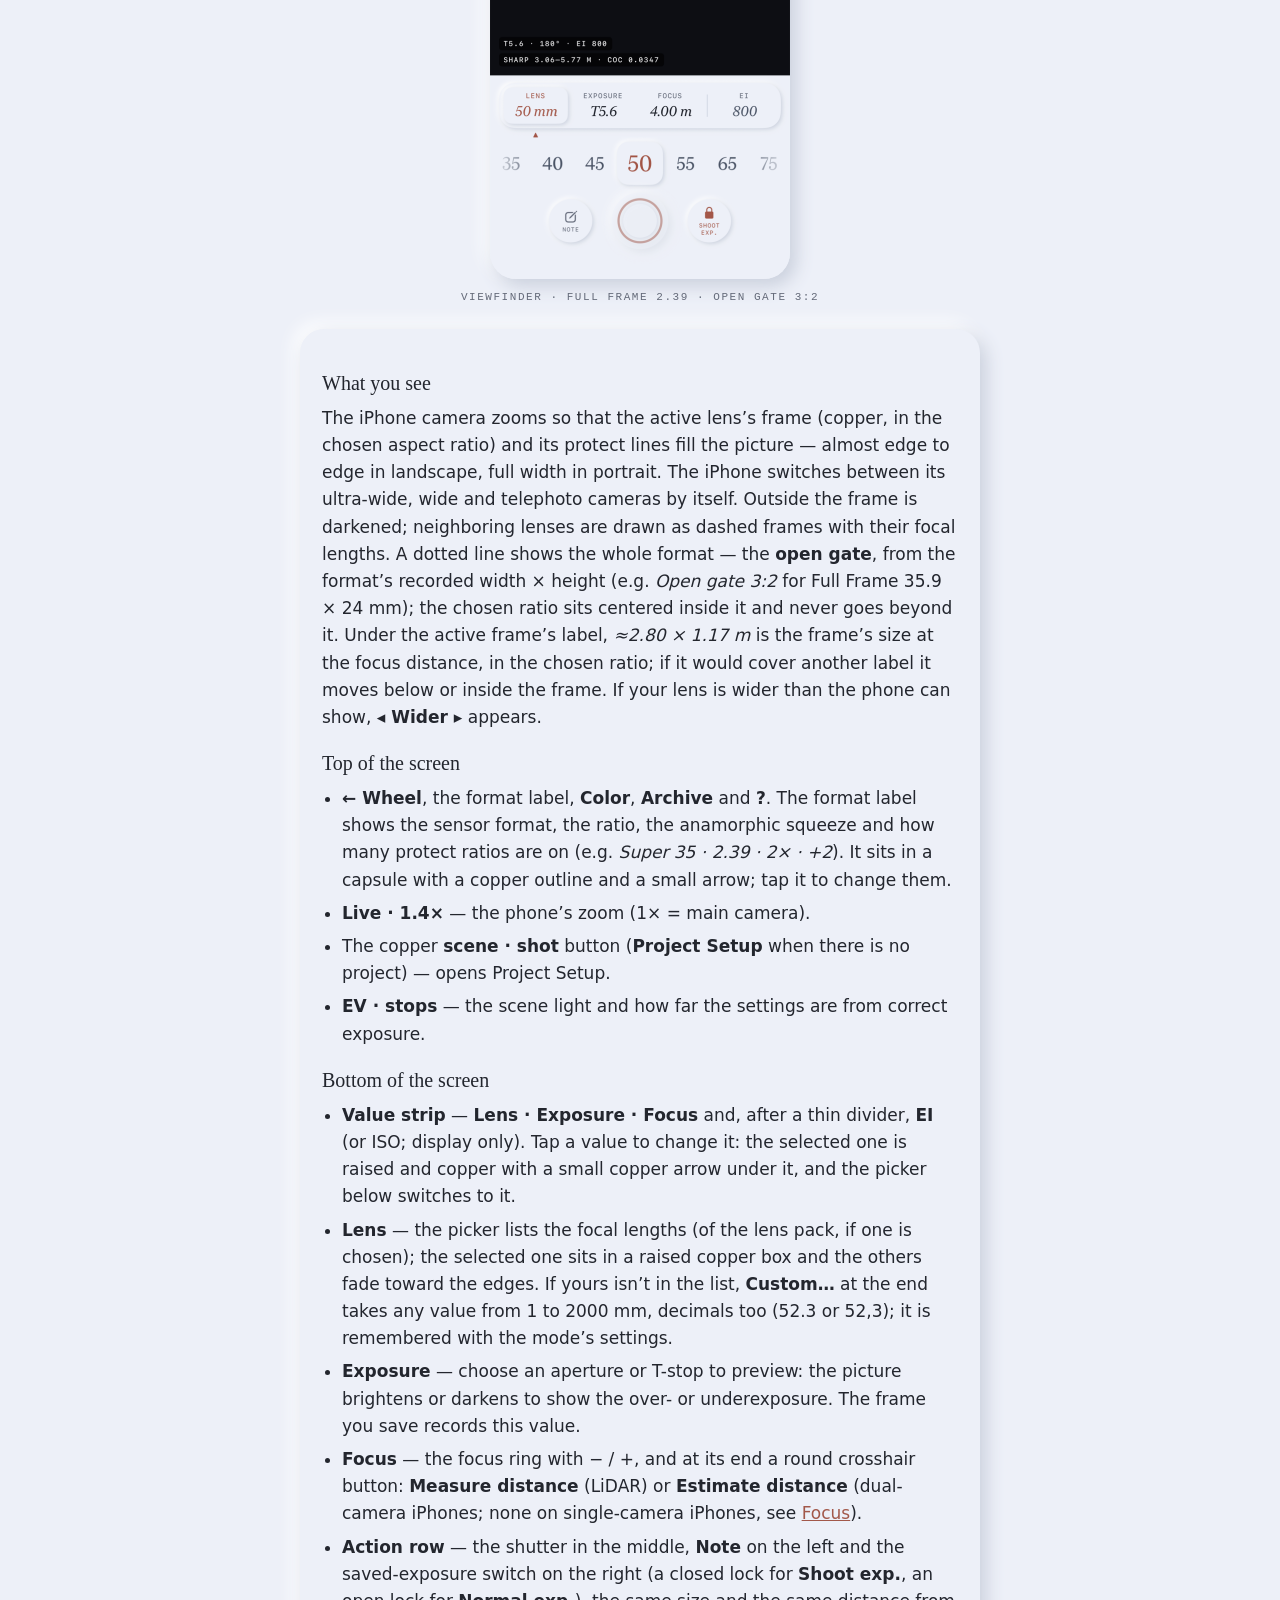
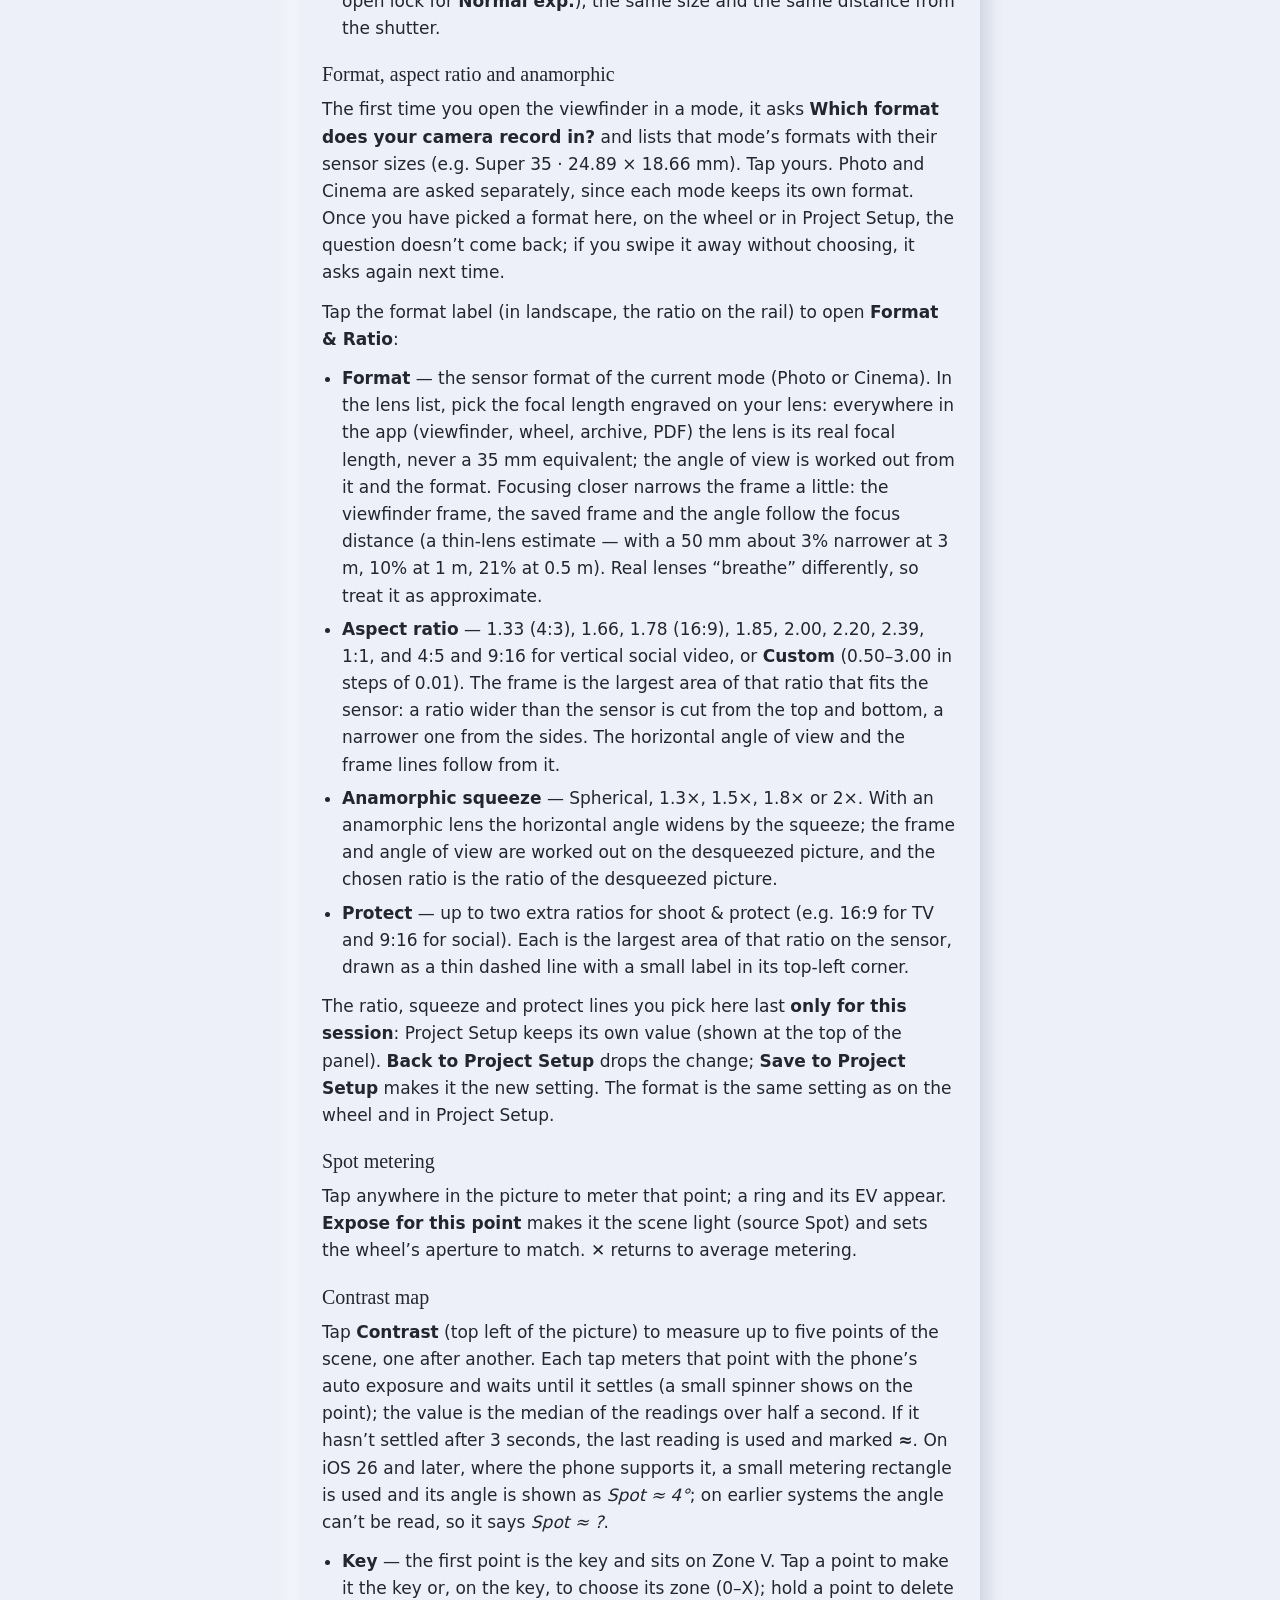
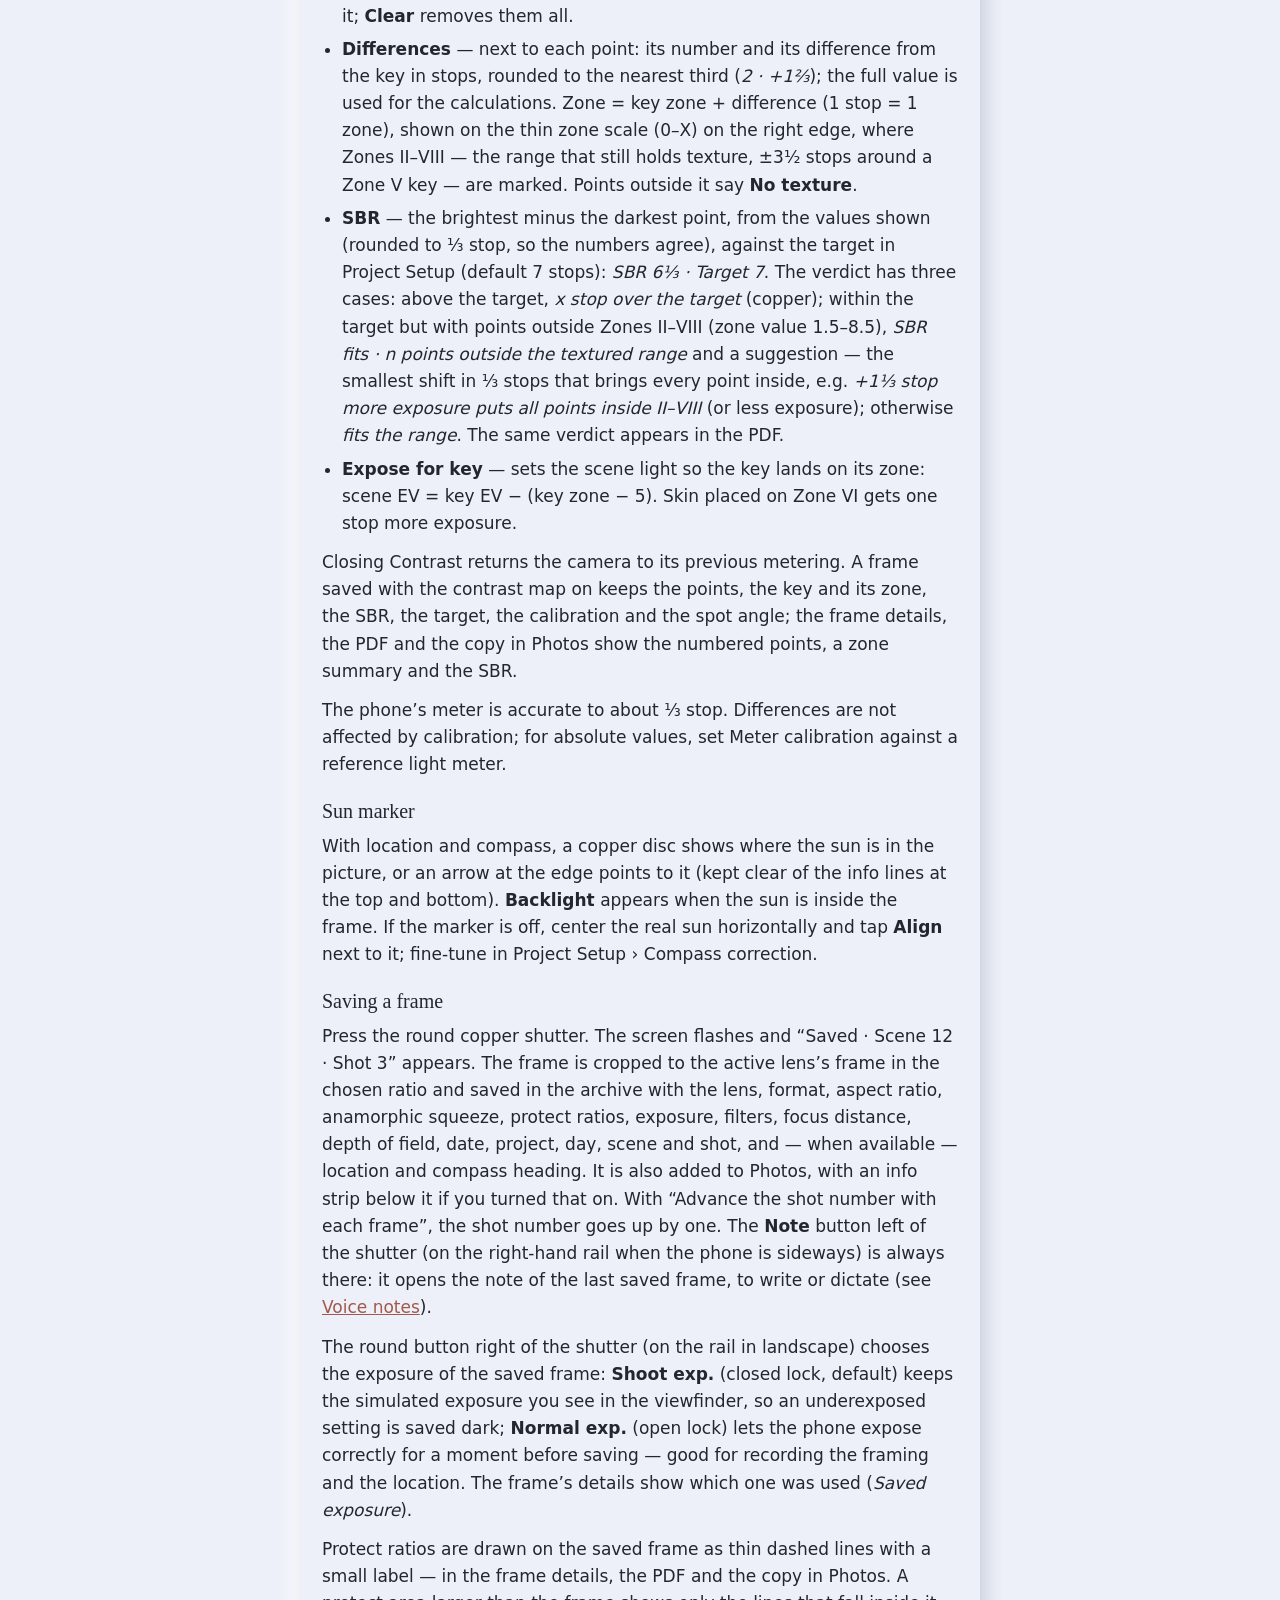
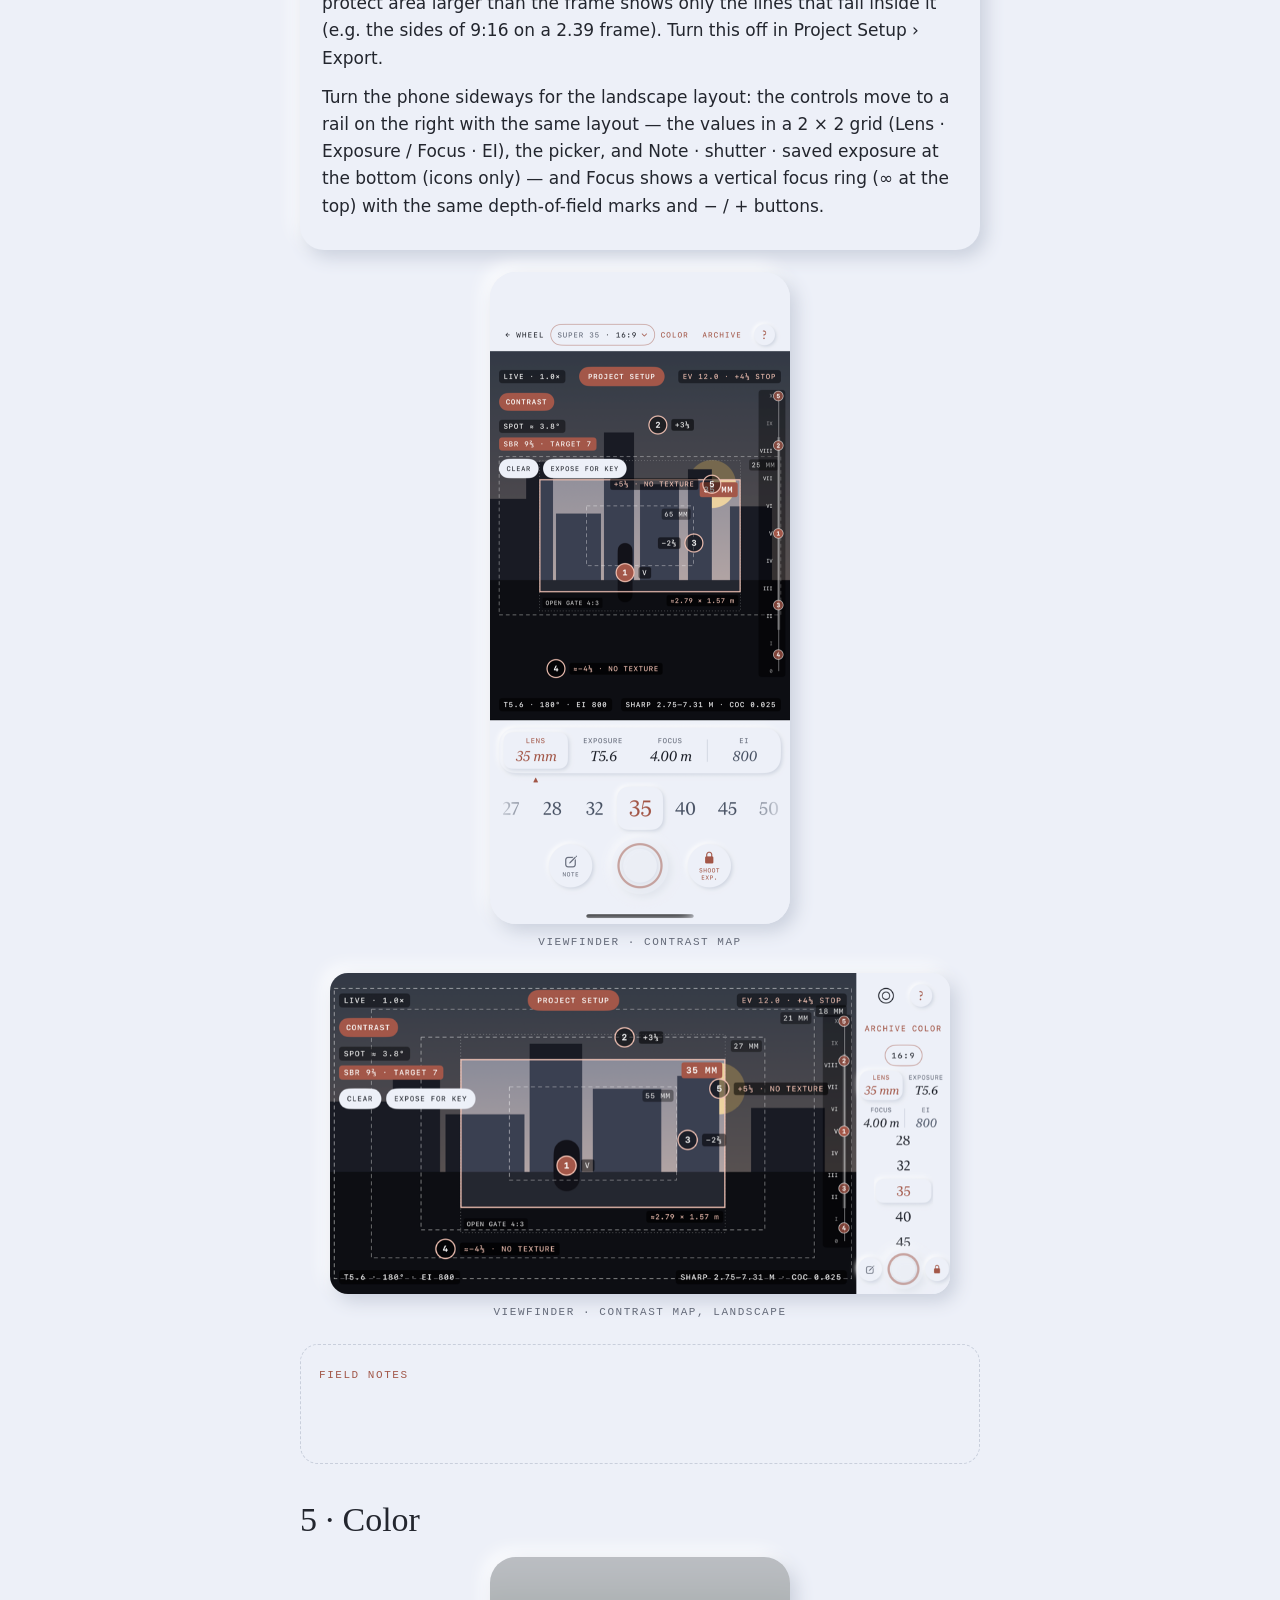
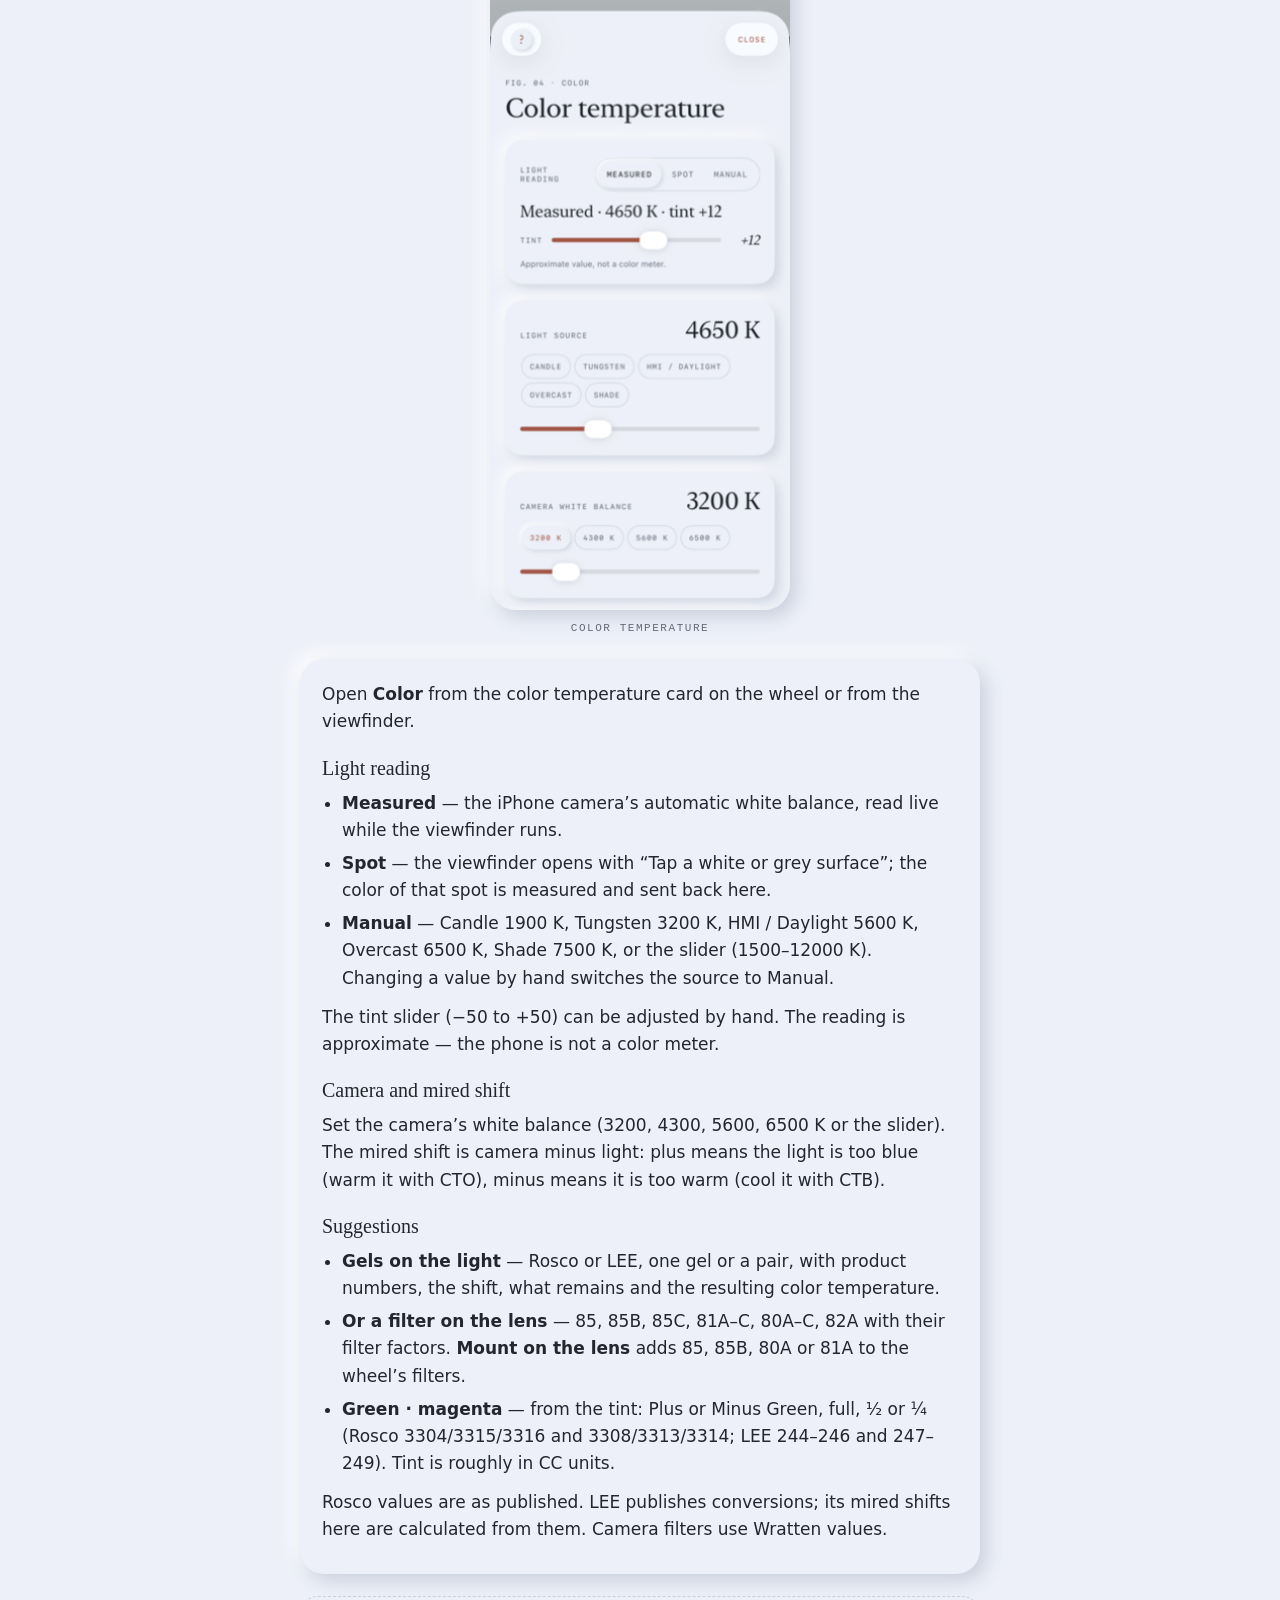
==== commit ea25de7d: "Ücretsiz ve Pro, ipuçları (EN/TR kılavuz), Proje Kurulumu › CineBrain Pro; gizlilik: App Store satın" ====
--- a/guide/index.html
+++ b/guide/index.html
@@ -46,7 +46,11 @@
     <div class="card">
       <p>CineBrain Pro is an exposure and depth-of-field wheel for photography and cinema, a director’s viewfinder that shows your lens’s frame through the iPhone camera, a light meter, a gel and filter calculator, and a scout archive with a light plan for every frame you save.</p>
       <h3>First launch</h3>
-      <p>A five-screen introduction (FIG. 01–05) shows the main ideas. Tap <strong>Skip</strong> to leave it at any time. You can watch it again in <strong>Project Setup › Introduction</strong>.</p>
+      <p>Three cards show what the app does, what is free and what Pro adds. They appear once; tap <strong>Skip</strong> to leave at any time. You can watch them again in <strong>Project Setup › Introduction</strong>.</p>
+      <h3>Free and Pro</h3>
+      <p>The app is free to download. The exposure wheel, depth of field, and the camera and lens calculations are free, with no limits. The viewfinder, contrast map (Zone System), light plan, scout PDFs and kits are fully open too, in one project at a time. When you create a second project, the Pro screen opens: <strong>CineBrain Pro</strong> is a one-time purchase (no subscription) that removes the limit. The price comes from the App Store. <strong>Restore purchases</strong> on the Pro screen and in <strong>Project Setup › CineBrain Pro</strong> brings Pro back on a new iPhone with the same Apple Account. Pro is checked on your iPhone, so it works offline. If you already had several projects before Pro, they stay: you can open them, switch between them and make PDFs; only a new project needs Pro.</p>
+      <h3>Tips</h3>
+      <p>Short tips appear once, the first time you open a screen: turning the wheel’s rings, picking a lens and reading the Open Gate and Protection frames in the viewfinder, measuring points on the contrast map (up to 5; the first is the key, Zone V), where a frame’s heading comes from (point the phone where the camera will look before you save) and making a PDF in the archive. Close a tip with ×. <strong>Project Setup › Introduction › Show tips again</strong> shows each of them once more.</p>
       <h3>Help on every screen</h3>
       <p>The small <strong>?</strong> at the top right of each main screen opens a short explanation with three to five steps and a <strong>Full guide</strong> link to the matching part of this page.</p>
       <h3>Permissions</h3>
@@ -242,7 +246,8 @@
       <h3>Settings (in Project Setup)</h3>
       <ul>
         <li><strong>Format</strong> — the sensor format for Photo and for Cinema; each mode keeps its own.</li>
-        <li id="camera-mode"><strong>Camera and recording mode</strong> (Cinema only) — optional, under the Cinema formats. <strong>Camera</strong> starts at <em>None — generic format</em>, which keeps the formats above. Pick an ARRI camera (ALEXA 35 and 35 Xtreme, ALEXA Mini LF, ALEXA LF, ALEXA 65, ALEXA 265, ALEXA Mini, AMIRA, ALEXA SXT W) and then its <strong>Recording mode</strong>: the frame, the aspect ratio placement, the angle of view, the frame size at the focus distance, the viewfinder frames and the circle of confusion (from the recording area’s diagonal) then use that mode’s recording area in millimeters, e.g. ALEXA 35 · 3.8K 2.39:1 = 23.325 × 9.77 mm. The format label in the viewfinder reads <em>ALEXA 35 · 3.8K 2.39:1</em>. When the recording area is smaller than the camera’s open gate, the viewfinder draws both: the open gate dotted and the recording area as a thin solid line labeled with the mode. Anamorphic modes (Ana 2x, Ana., Anamorphic) set the squeeze to 2× and it can’t be changed; in the other modes your squeeze setting stays. A small <strong>ⓘ</strong> marks values that were worked out from ARRI documents or confirmed by a single source. Picking a generic format, on the wheel or here, sets the camera back to None. Saved with the project; older projects open with None.</li>
+        <li id="camera-mode"><strong>Camera and recording mode</strong> (Cinema only) — optional, under the Cinema formats. <strong>Camera</strong> starts at <em>None — generic format</em>, which keeps the formats above. Pick a camera — the menu is grouped by maker: <strong>ARRI</strong> (ALEXA 35 and 35 Xtreme, ALEXA Mini LF, ALEXA LF, ALEXA 65, ALEXA 265, ALEXA Mini, AMIRA, ALEXA SXT W), <strong>Sony</strong> (VENICE, VENICE 2 with 6K or 8.6K sensor, BURANO) and <strong>RED</strong> (V-RAPTOR 8K VV, V-RAPTOR [X] 8K VV, V-RAPTOR 8K S35, KOMODO 6K, KOMODO-X 6K); the long RED mode lists are split into sections by RED’s menu groups or resolution. Sony FX9, FX6 and FX3 are not in the list because Sony does not publish their recording area sizes. Then pick its <strong>Recording mode</strong>: the frame, the aspect ratio placement, the angle of view, the frame size at the focus distance, the viewfinder frames and the circle of confusion (from the recording area’s diagonal) then use that mode’s recording area in millimeters, e.g. ALEXA 35 · 3.8K 2.39:1 = 23.325 × 9.77 mm. The format label in the viewfinder reads <em>ALEXA 35 · 3.8K 2.39:1</em>. When the recording area is smaller than the camera’s open gate, the viewfinder draws both: the open gate dotted and the recording area as a thin solid line labeled with the mode. Anamorphic modes (ARRI Ana 2x, Sony anamorphic, RED 1.25×–2× modes) set the squeeze and it can’t be changed; in the other modes your squeeze setting stays. A small <strong>ⓘ</strong> marks values that were worked out from the manufacturer’s documents or confirmed by a single source. Picking a generic format, on the wheel or here, sets the camera back to None. Saved with the project; older projects open with None.</li>
+        <li id="kits"><strong>Kits</strong> — <strong>My kits</strong> saves a camera and recording mode, an aspect ratio, up to two protect ratios and a lens pack under a name: add, edit, duplicate or delete; the star makes one kit the default (one at most; deleting it leaves no default). The <strong>Kit</strong> picker at the top of Project Setup (shown once you have a kit) fills those settings in; you can still change each one, and the kit itself stays as it is. If the settings differ from the kit, <strong>Save to kit</strong> or <strong>Save as new kit</strong> appear. A new project opens with the default kit. If a kit’s camera or mode is no longer in the list, a note says so and that field is left empty. With no kits, everything works as before.</li>
         <li><strong>Frame</strong> — aspect ratio, anamorphic squeeze and protect lines for the viewfinder and saved frames. With an active project it is also saved with the project and comes back when you pick that project again.</li>
         <li><strong>Distance unit</strong> (m or ft) and <strong>Distance measuring offset</strong> (±100 cm; plus if the camera’s sensor is behind the phone). It applies to LiDAR readings and to depth estimates.</li>
         <li><strong>Lens pack</strong> — your own sets of lenses: tap <strong>New lens pack</strong>, give it a name and tap the focal lengths engraved on your lenses in the grid (tap again to remove one; the count shows above the grid). For a value not in the grid, tap <strong>+ Custom mm</strong> and enter it, with a decimal point or comma (52.3 or 52,3), 1–2000 mm; it joins the grid and can be removed the same way. Save needs a name and at least one lens. Each mode (Cinema, Photo) has its own choice; the first option, <strong>All</strong>, shows every lens as before. With a pack chosen, the wheel and the viewfinder list only its lenses, and <strong>Custom…</strong> stays available for any other value. If the selected lens is not in the new pack, the nearest focal length is chosen; a custom value you typed is kept. The choice is remembered and saved with the project. Tap a pack to edit it (its lenses come up selected) or delete it.</li>
@@ -252,7 +257,8 @@
         <li><strong>Contrast target (SBR)</strong> — the scene range the viewfinder’s contrast map compares the brightest and darkest points with, in thirds of a stop (default 7), e.g. your camera’s usable dynamic range.</li>
         <li><strong>Compass correction</strong> — ±45°.</li>
         <li><strong>Export</strong> — add an info strip (project, scene/shot, format, aspect ratio, anamorphic and protect ratios, lens, exposure, depth of field) under frames saved to Photos, ending with CINEBRAIN PRO; <strong>Draw protect lines on saved frames</strong> (on by default); and <strong>Frames per page</strong> for scout reports (1 or 2).</li>
-        <li><strong>Introduction</strong> — watch the tour again, or open this guide.</li>
+        <li><strong>CineBrain Pro</strong> — whether Pro is active; opens the Pro screen (buy, restore purchases).</li>
+        <li><strong>Introduction</strong> — watch the introduction again, show the tips again, or open this guide.</li>
       </ul>
       <figure class="pair">
         <img src="img/camera-setup.png" alt="Project Setup with camera ALEXA 35 and recording mode 4K 16:9">
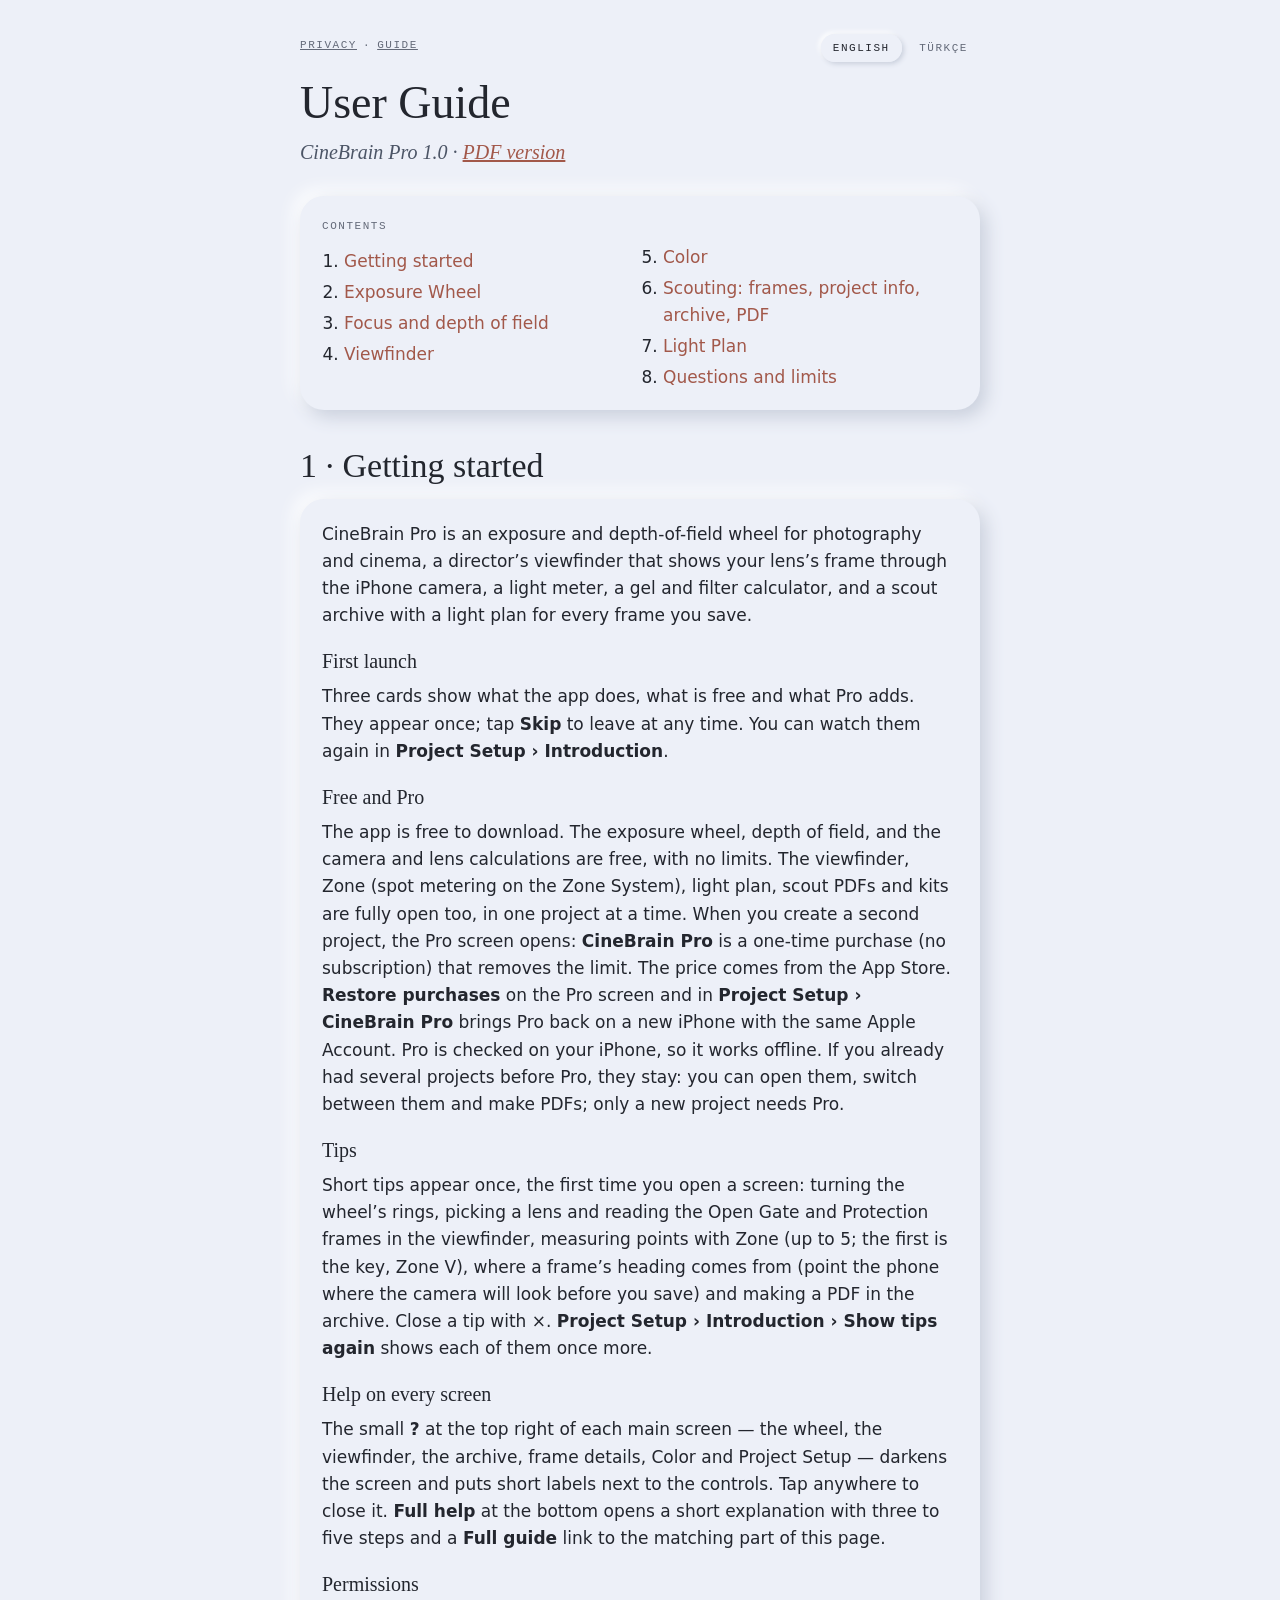
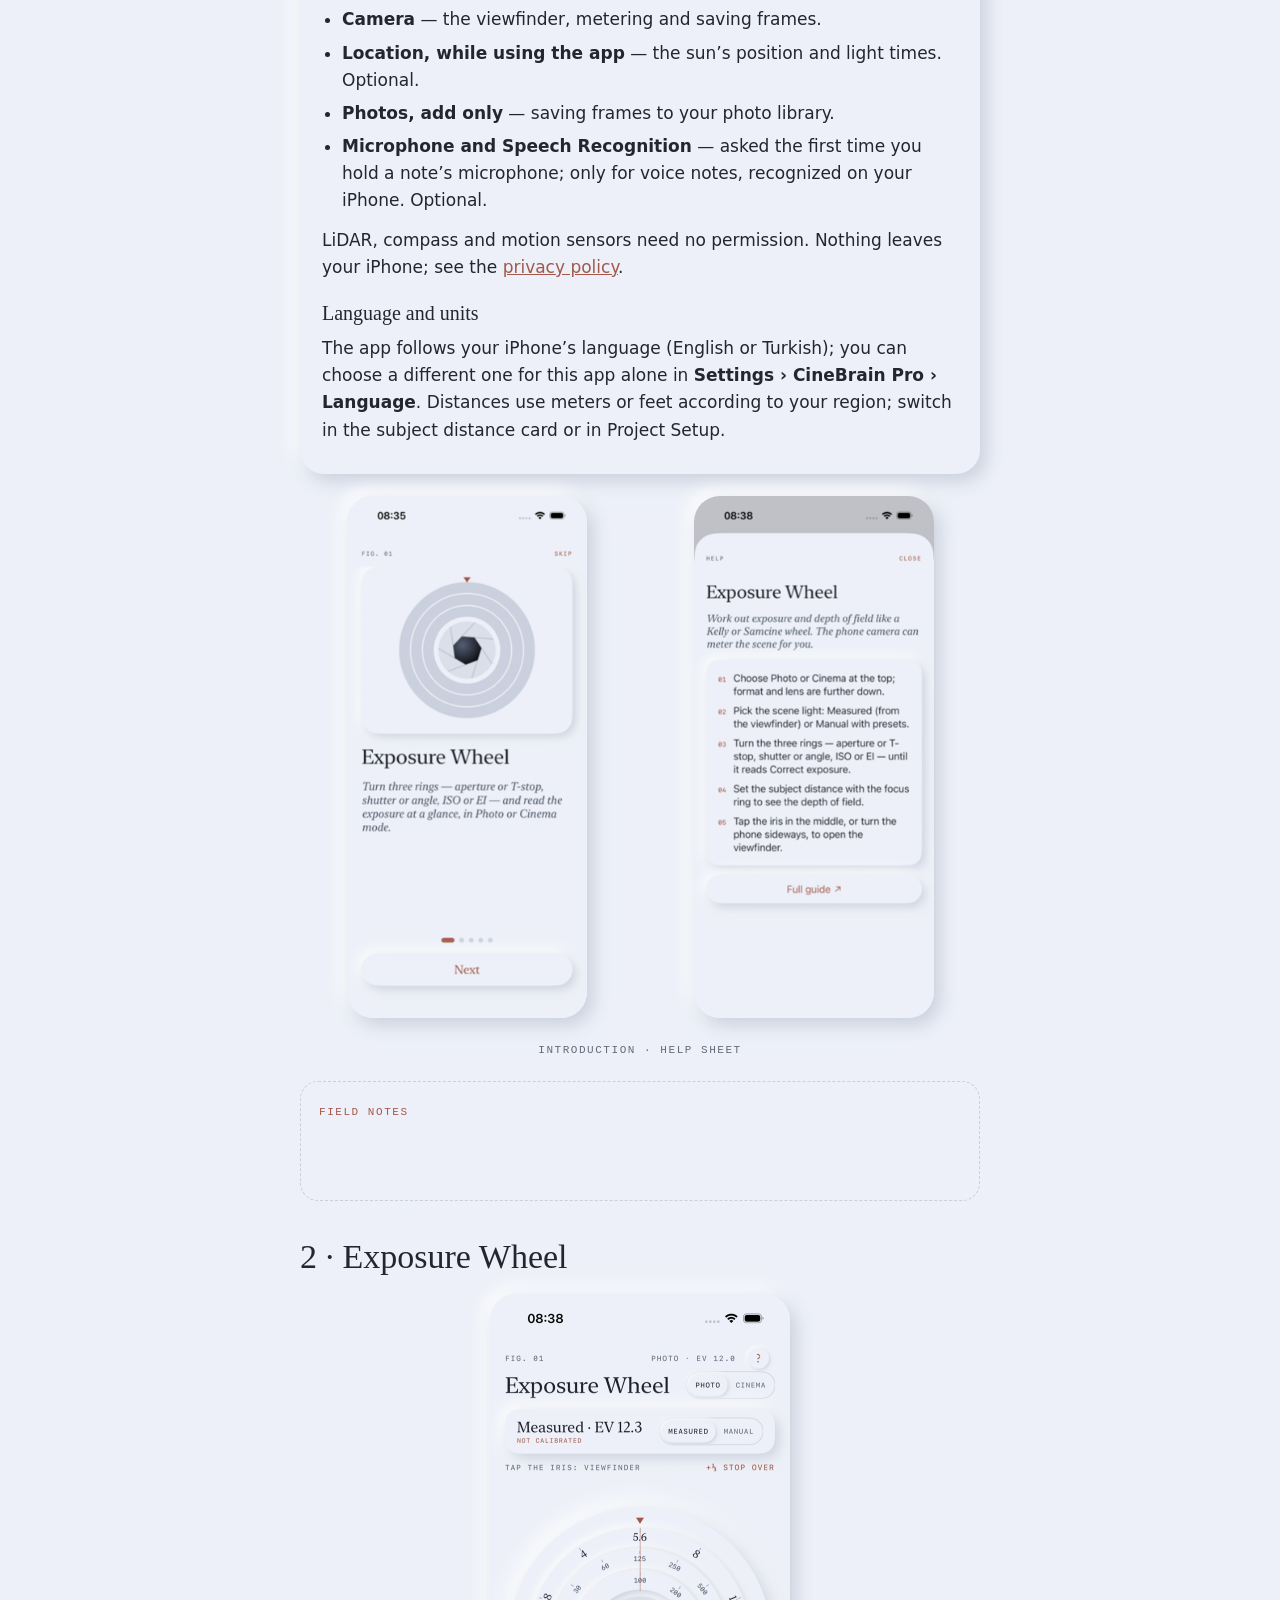
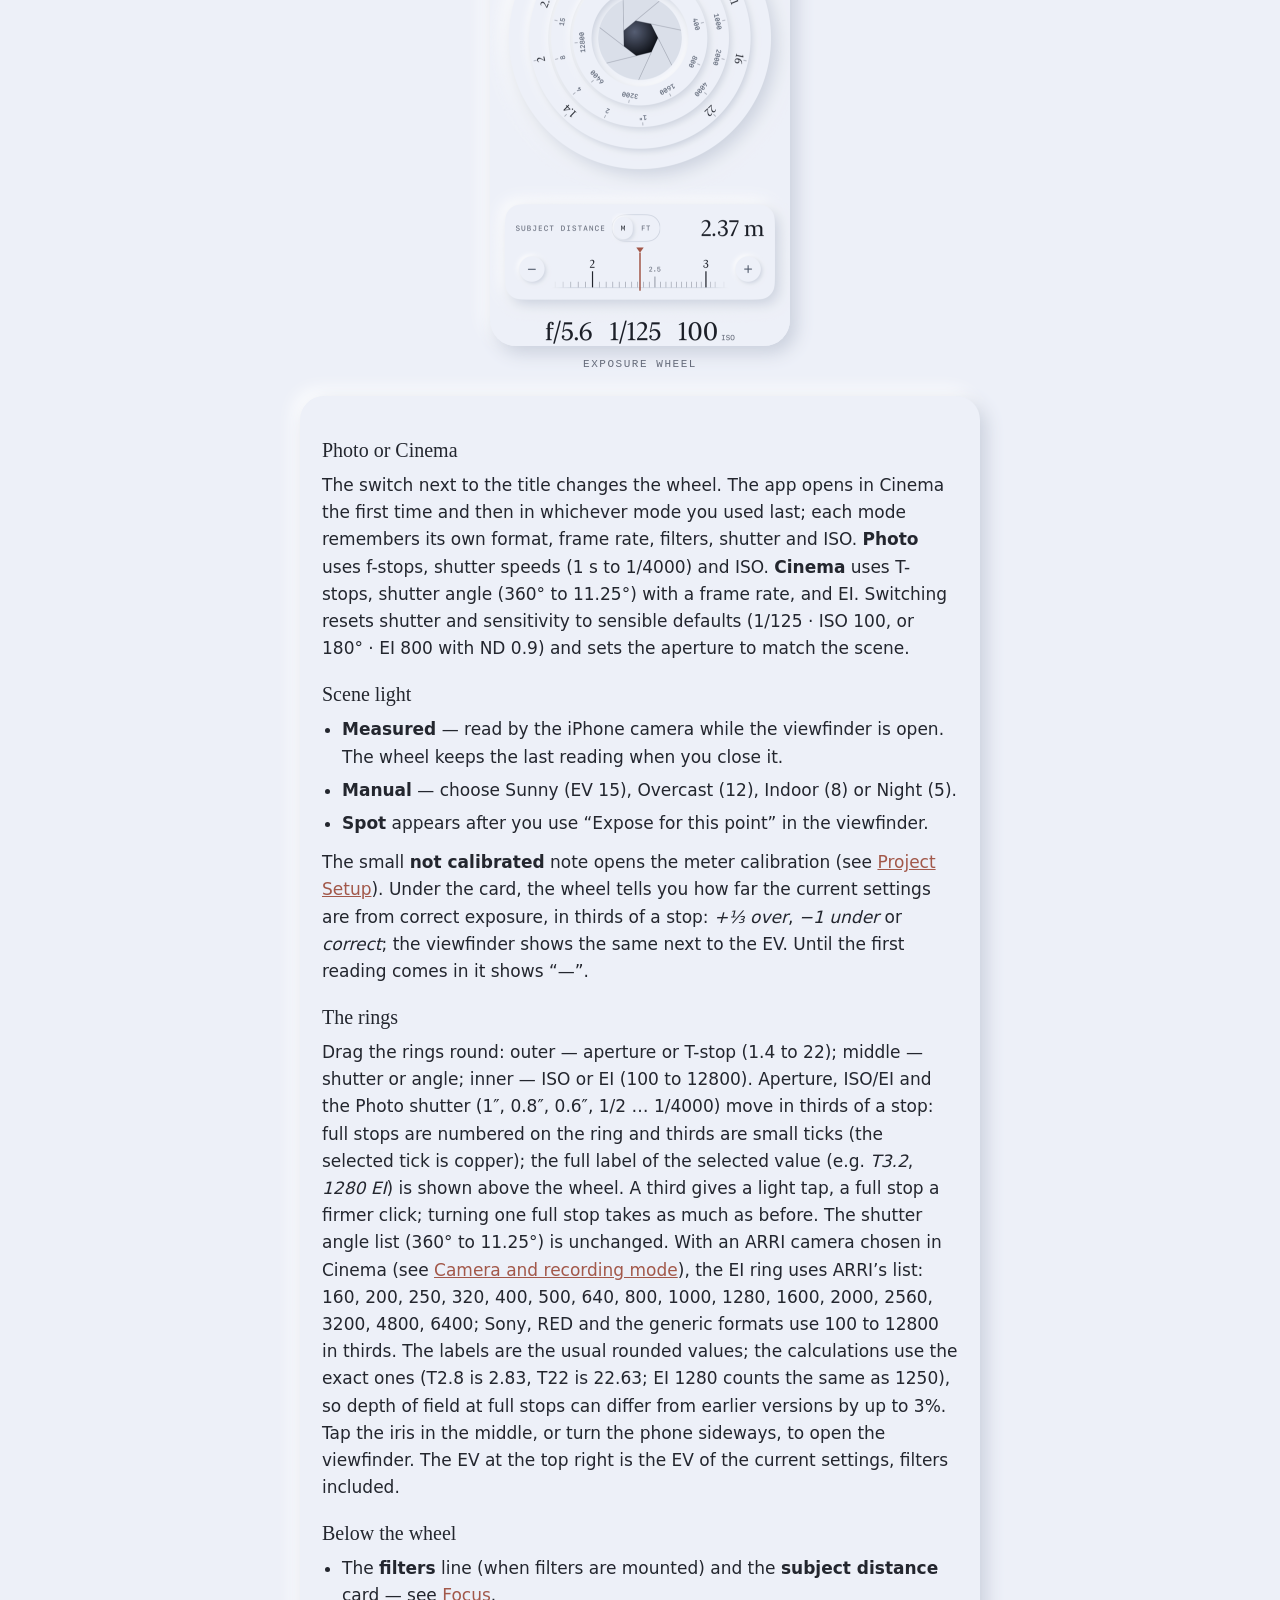
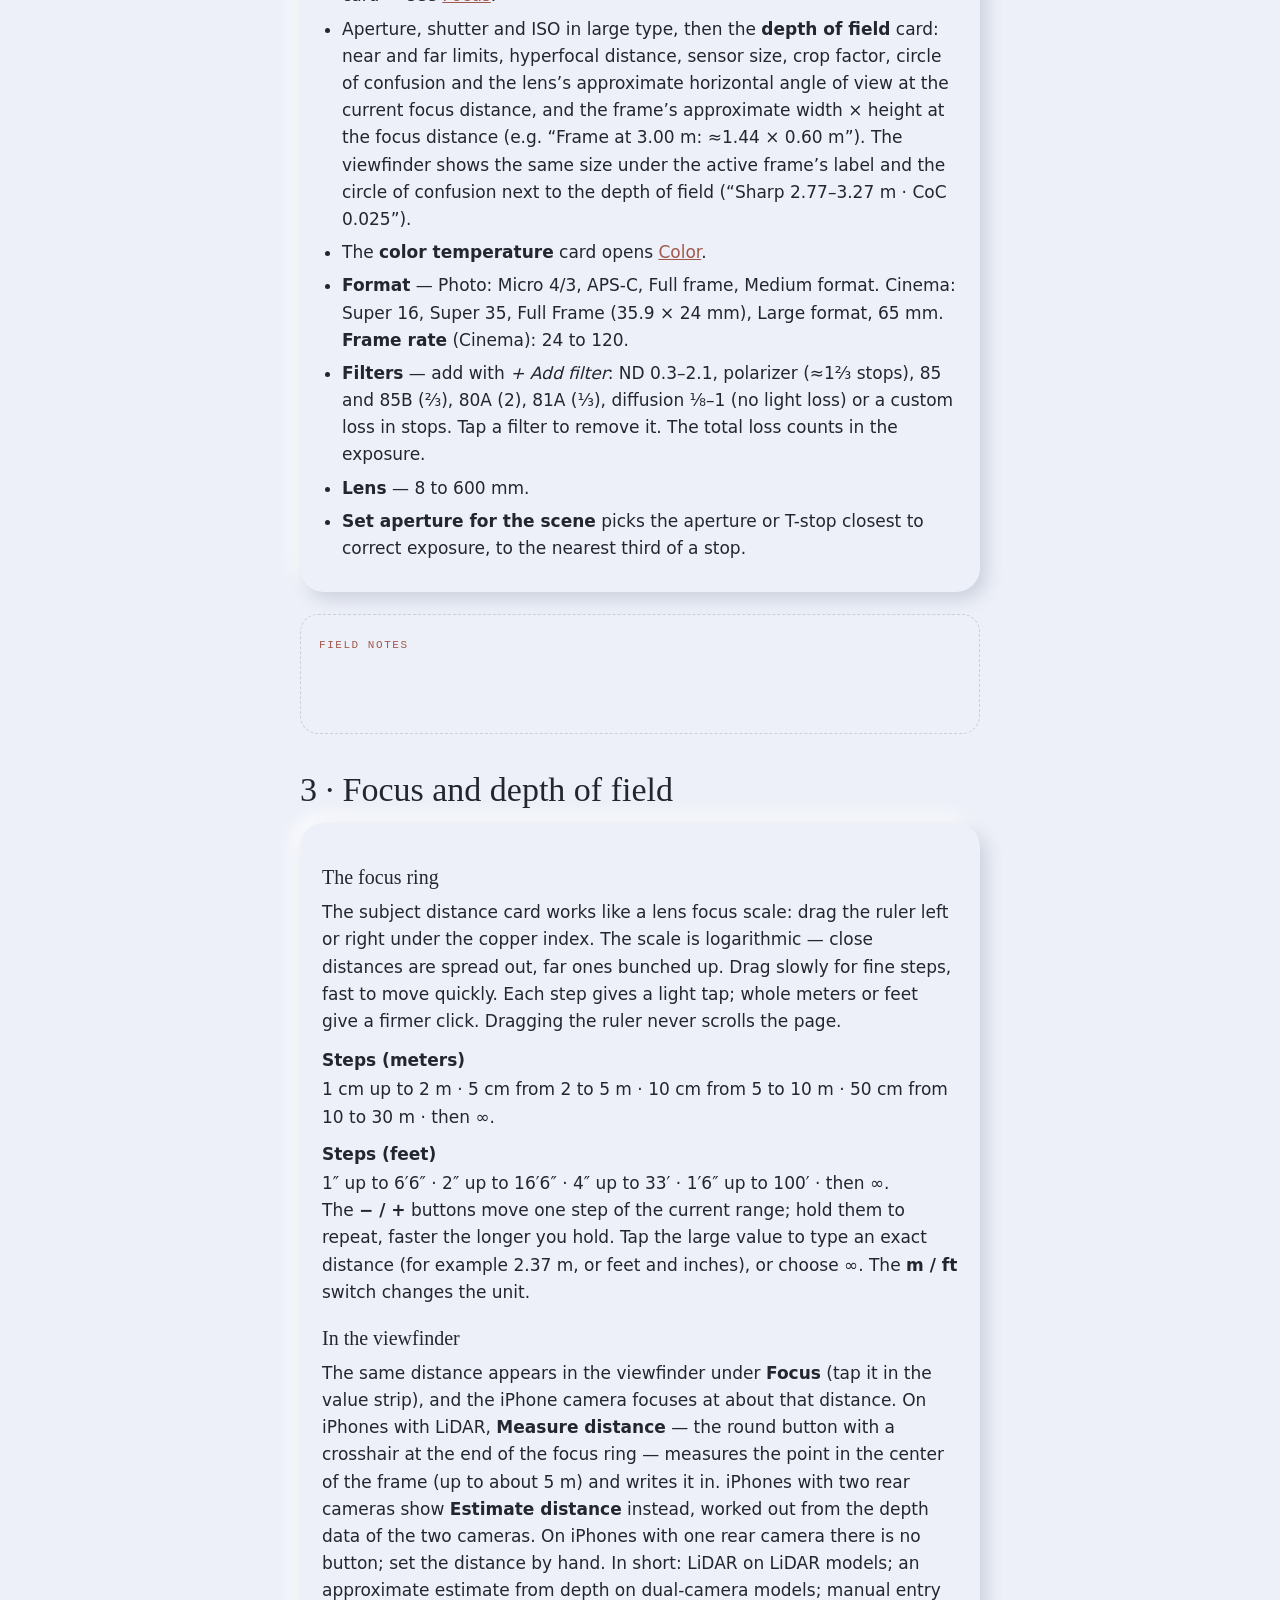
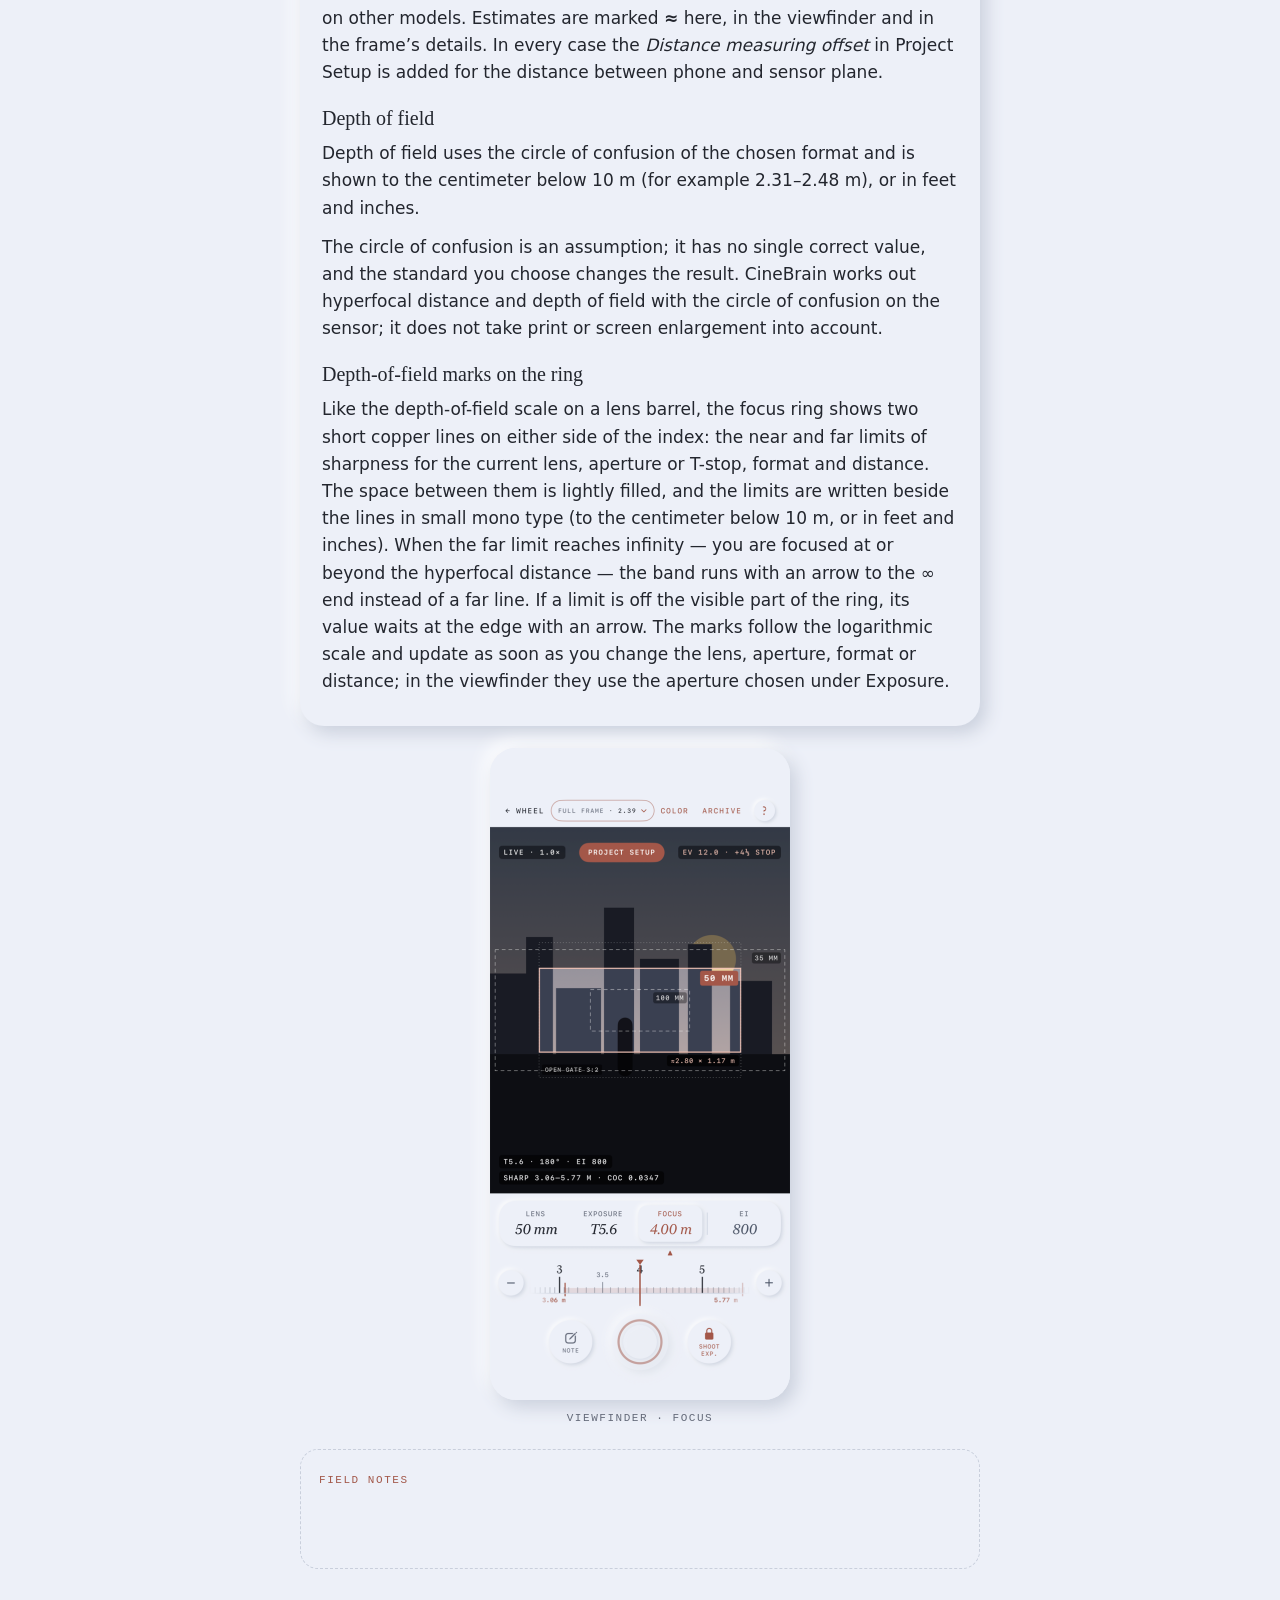
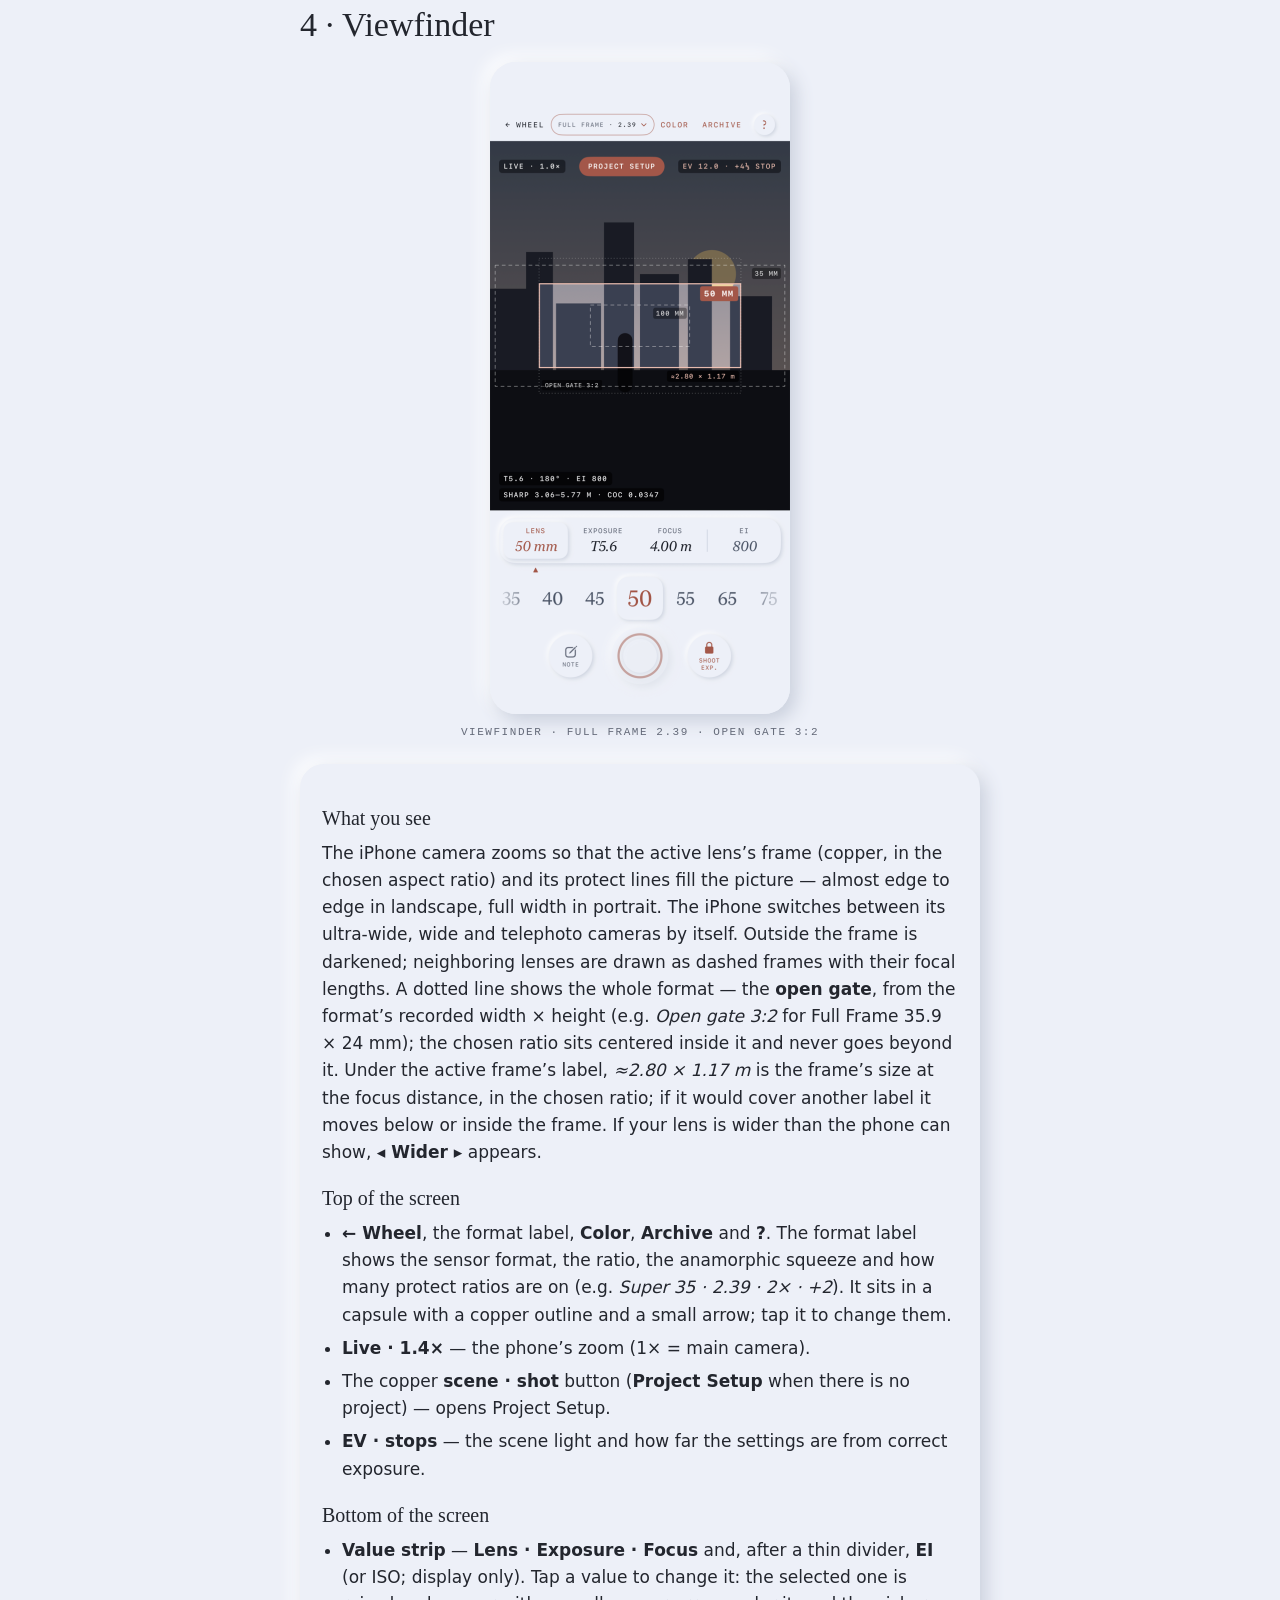
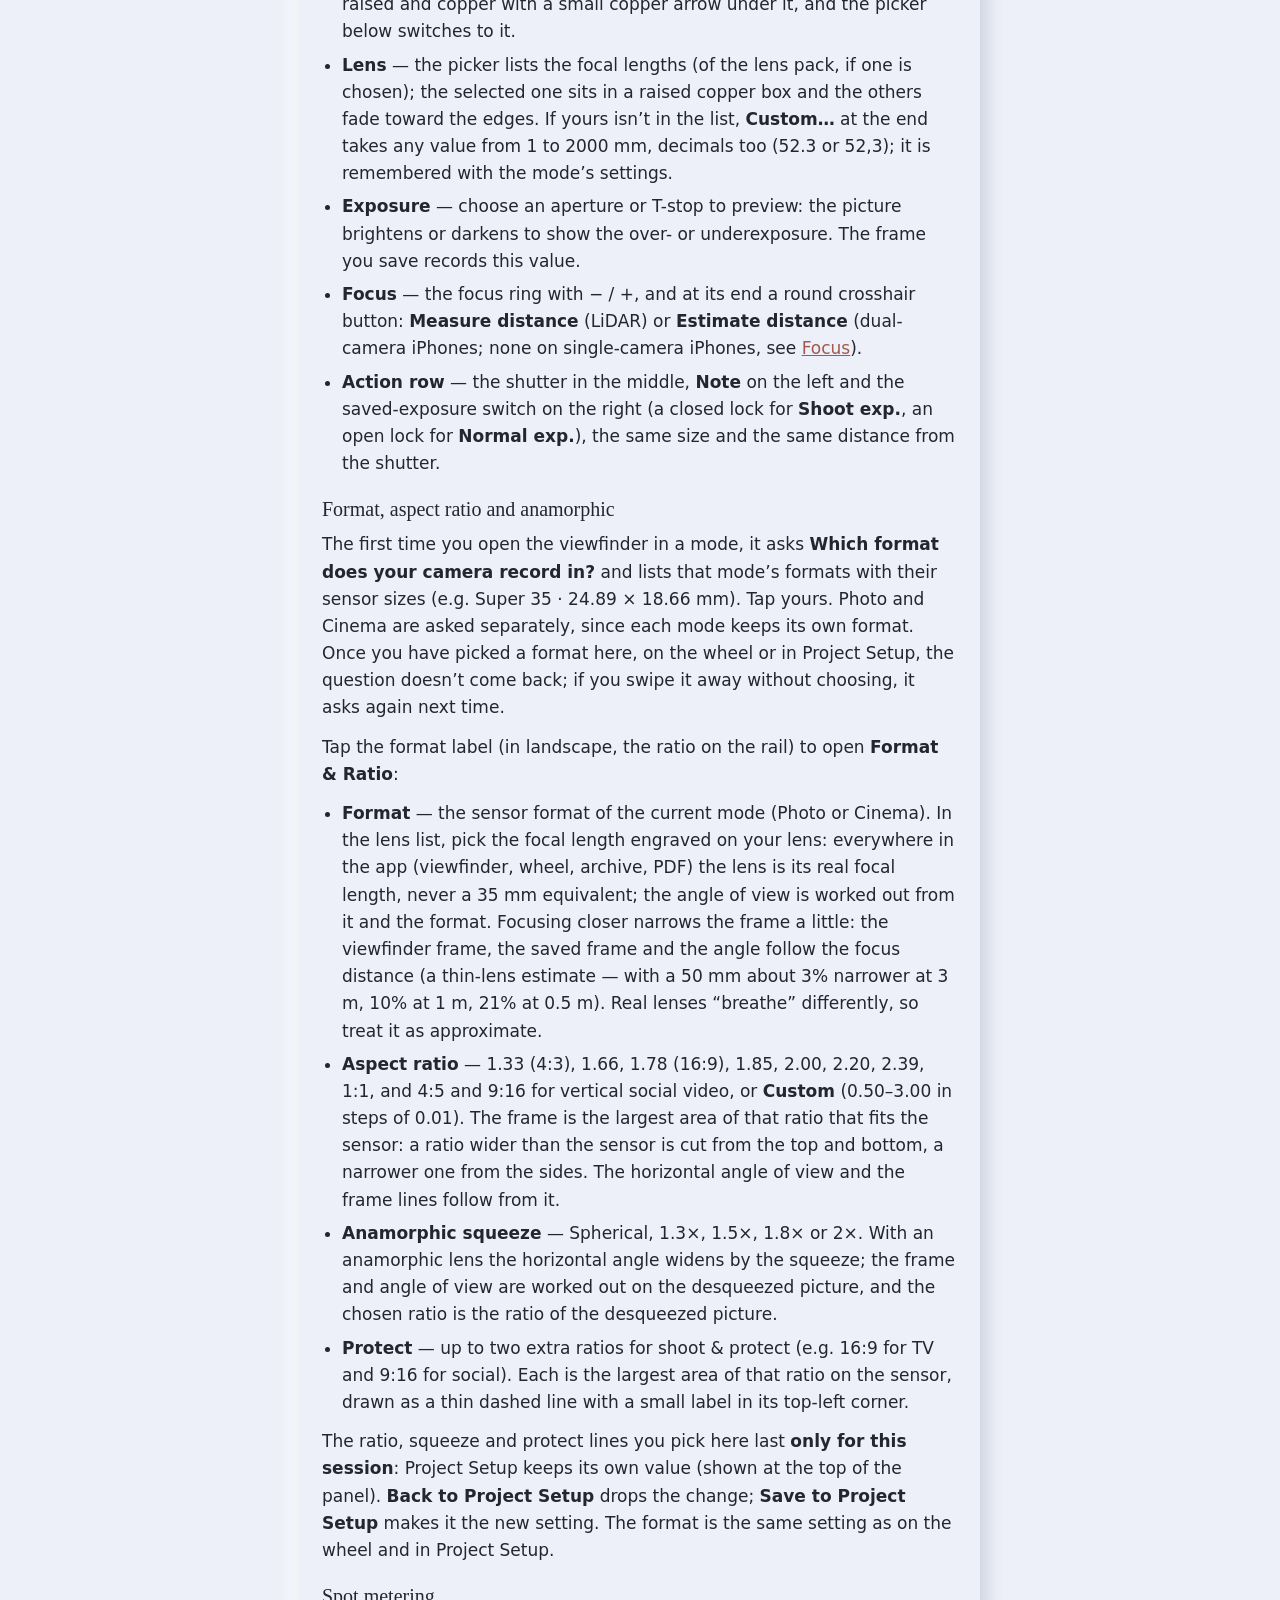
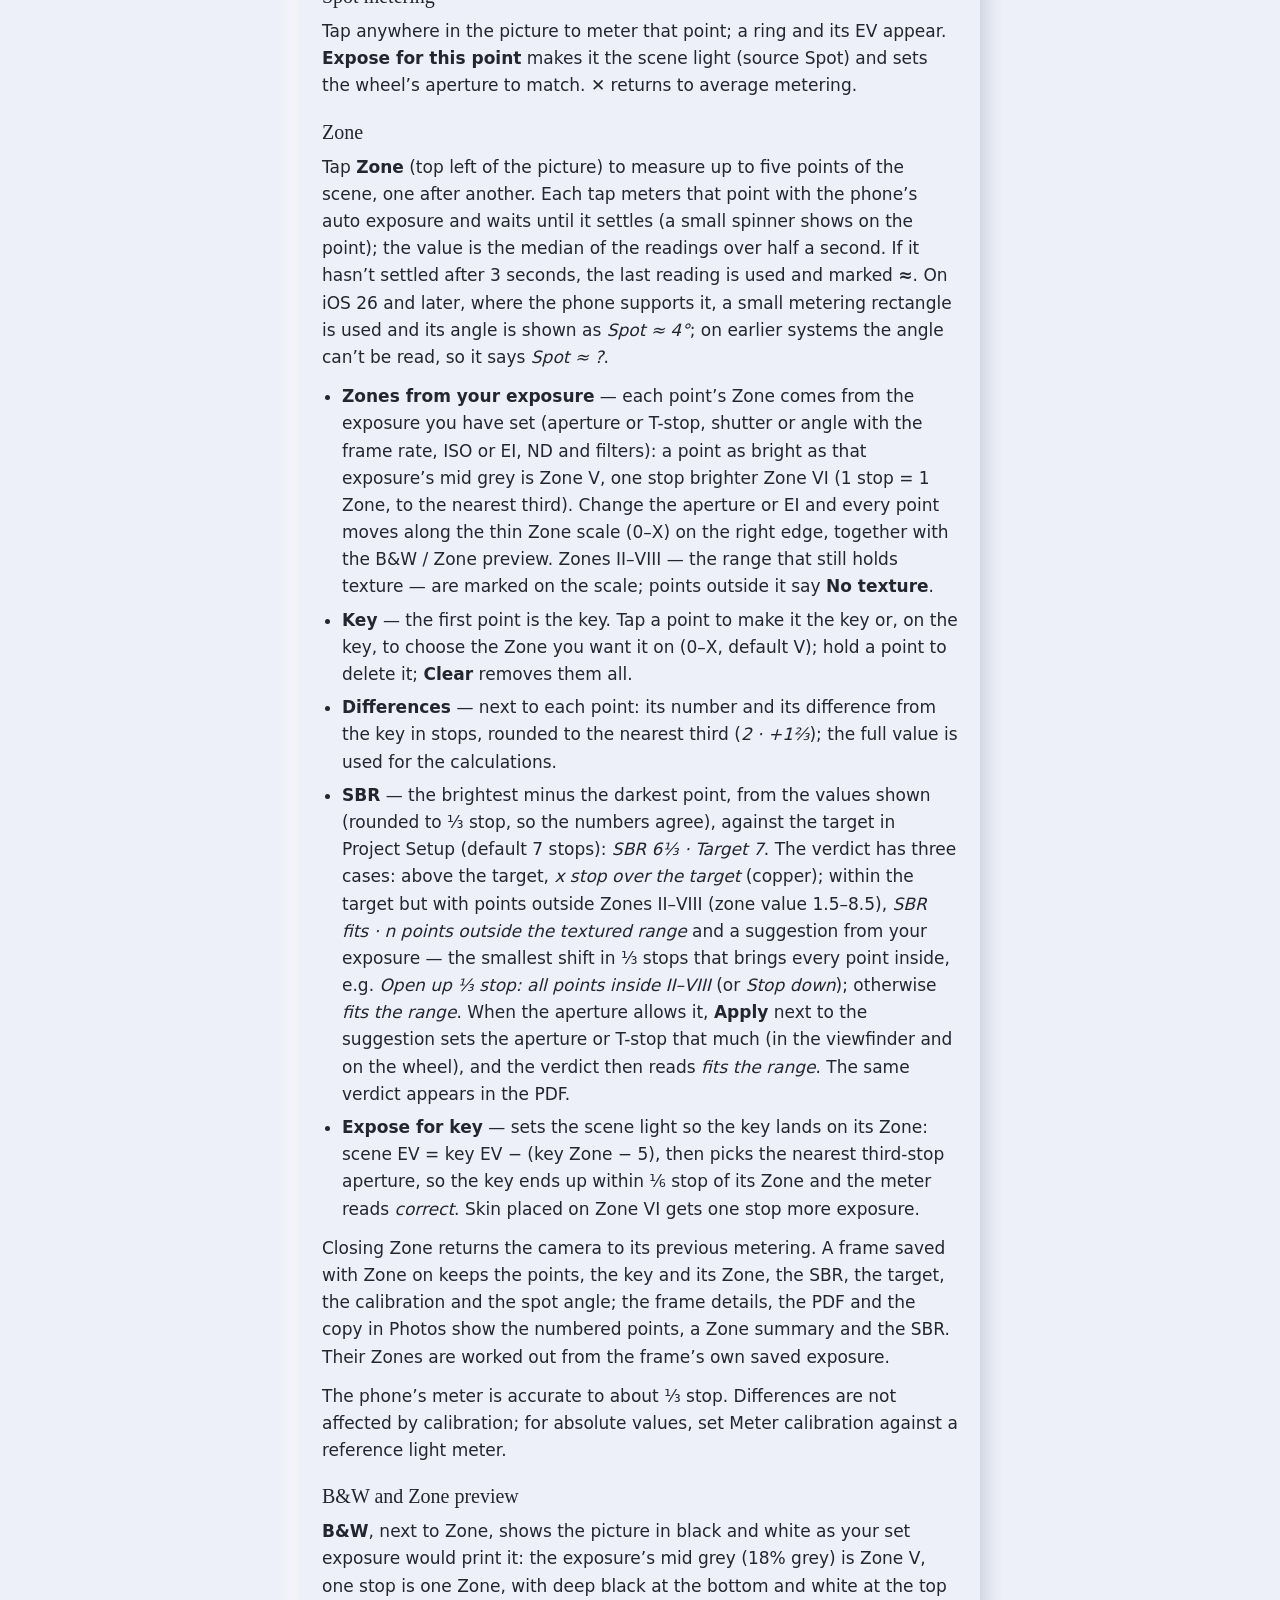
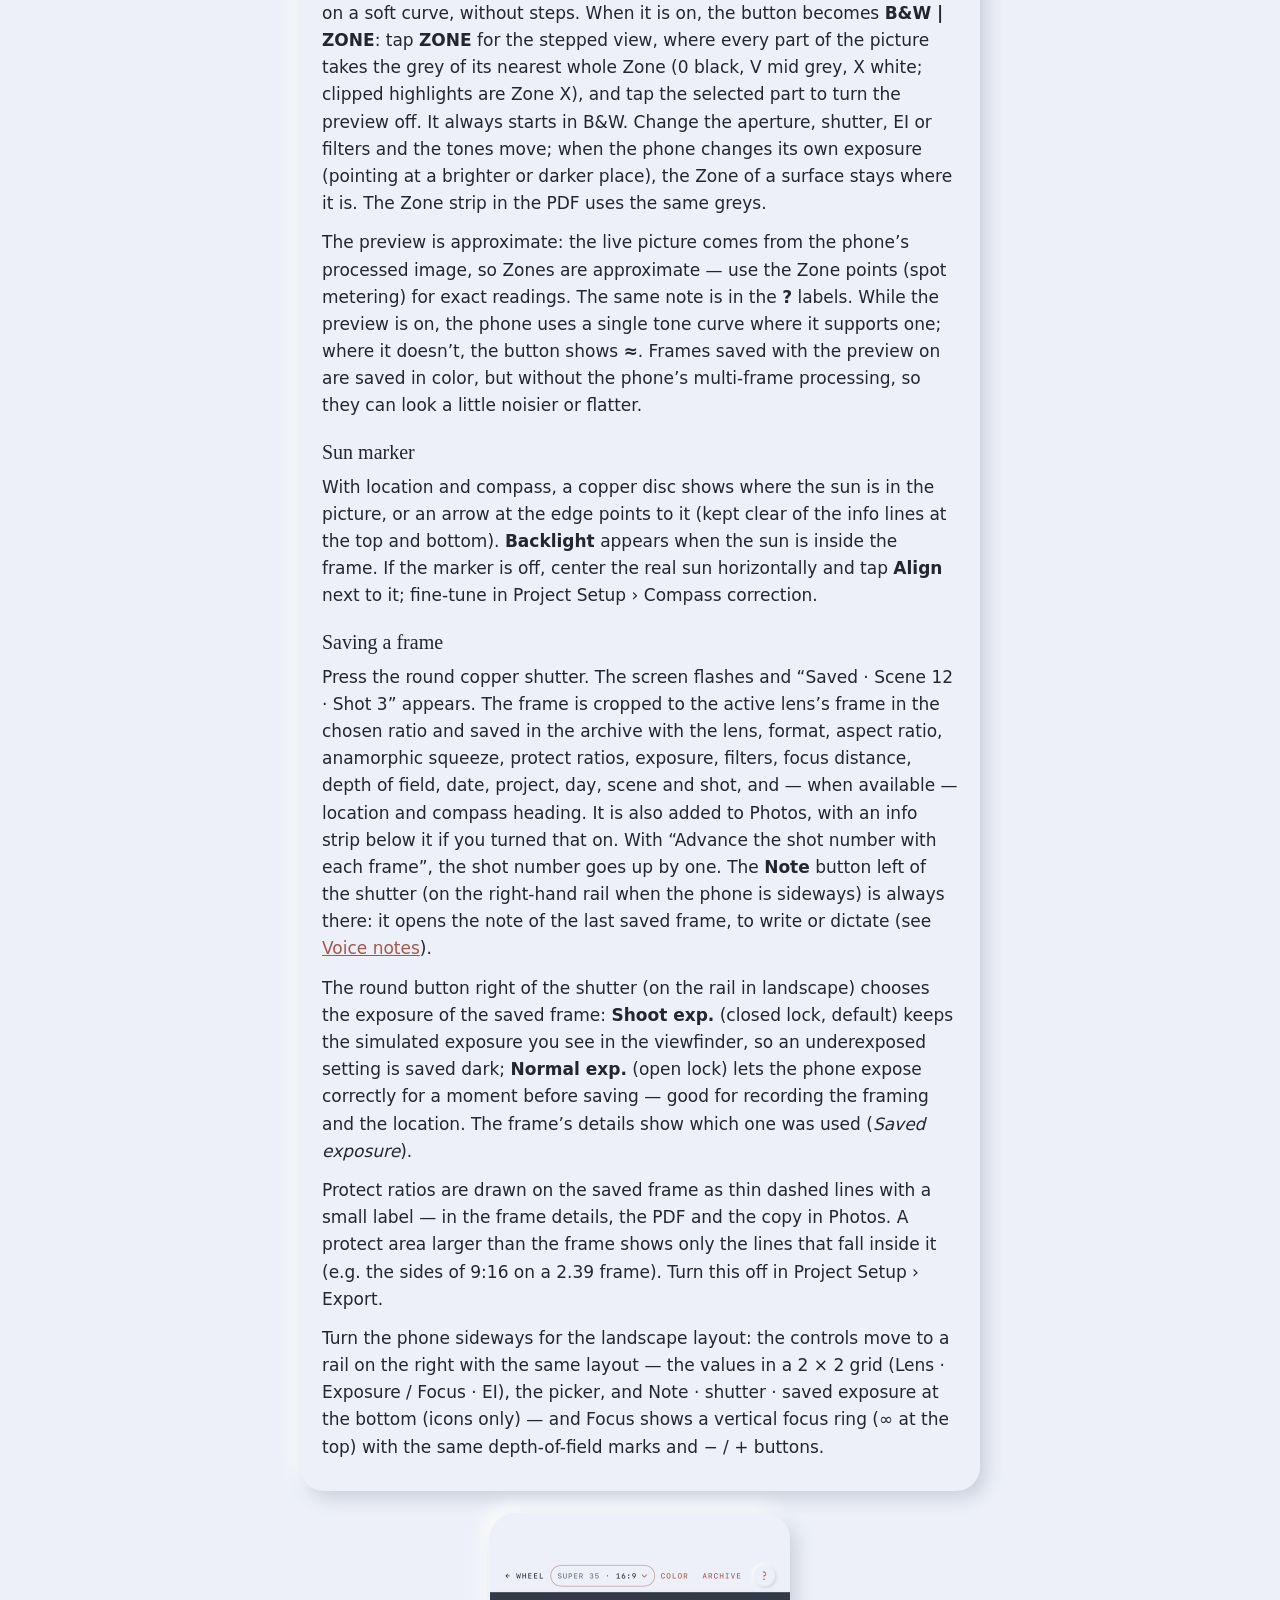
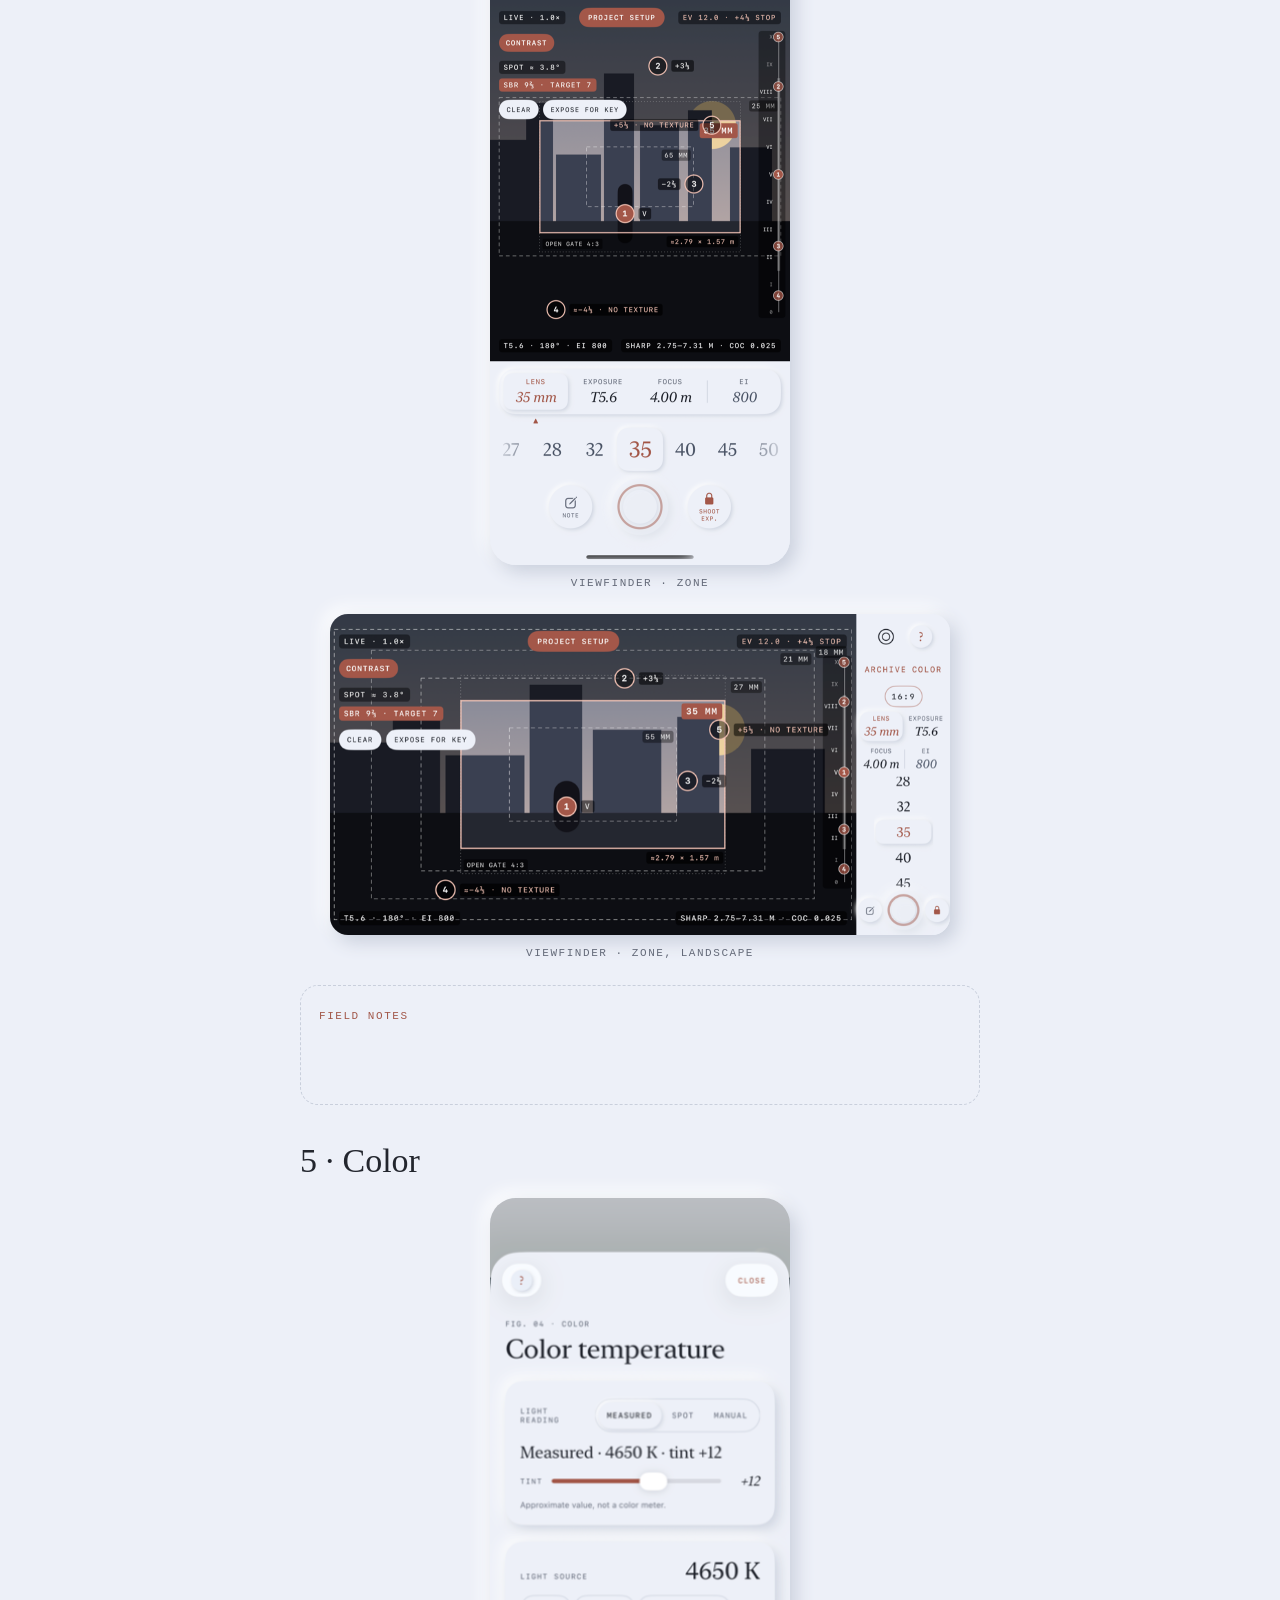
==== commit e186c059: "Kılavuz (EN/TR): Kontrast → Zone; B&W | ZONE önizlemesi (yaklaşıklık notu), çarkta ⅓ stop, ARRI EI l" ====
--- a/guide/index.html
+++ b/guide/index.html
@@ -48,11 +48,11 @@
       <h3>First launch</h3>
       <p>Three cards show what the app does, what is free and what Pro adds. They appear once; tap <strong>Skip</strong> to leave at any time. You can watch them again in <strong>Project Setup › Introduction</strong>.</p>
       <h3>Free and Pro</h3>
-      <p>The app is free to download. The exposure wheel, depth of field, and the camera and lens calculations are free, with no limits. The viewfinder, contrast map (Zone System), light plan, scout PDFs and kits are fully open too, in one project at a time. When you create a second project, the Pro screen opens: <strong>CineBrain Pro</strong> is a one-time purchase (no subscription) that removes the limit. The price comes from the App Store. <strong>Restore purchases</strong> on the Pro screen and in <strong>Project Setup › CineBrain Pro</strong> brings Pro back on a new iPhone with the same Apple Account. Pro is checked on your iPhone, so it works offline. If you already had several projects before Pro, they stay: you can open them, switch between them and make PDFs; only a new project needs Pro.</p>
+      <p>The app is free to download. The exposure wheel, depth of field, and the camera and lens calculations are free, with no limits. The viewfinder, Zone (spot metering on the Zone System), light plan, scout PDFs and kits are fully open too, in one project at a time. When you create a second project, the Pro screen opens: <strong>CineBrain Pro</strong> is a one-time purchase (no subscription) that removes the limit. The price comes from the App Store. <strong>Restore purchases</strong> on the Pro screen and in <strong>Project Setup › CineBrain Pro</strong> brings Pro back on a new iPhone with the same Apple Account. Pro is checked on your iPhone, so it works offline. If you already had several projects before Pro, they stay: you can open them, switch between them and make PDFs; only a new project needs Pro.</p>
       <h3>Tips</h3>
-      <p>Short tips appear once, the first time you open a screen: turning the wheel’s rings, picking a lens and reading the Open Gate and Protection frames in the viewfinder, measuring points on the contrast map (up to 5; the first is the key, Zone V), where a frame’s heading comes from (point the phone where the camera will look before you save) and making a PDF in the archive. Close a tip with ×. <strong>Project Setup › Introduction › Show tips again</strong> shows each of them once more.</p>
+      <p>Short tips appear once, the first time you open a screen: turning the wheel’s rings, picking a lens and reading the Open Gate and Protection frames in the viewfinder, measuring points with Zone (up to 5; the first is the key, Zone V), where a frame’s heading comes from (point the phone where the camera will look before you save) and making a PDF in the archive. Close a tip with ×. <strong>Project Setup › Introduction › Show tips again</strong> shows each of them once more.</p>
       <h3>Help on every screen</h3>
-      <p>The small <strong>?</strong> at the top right of each main screen opens a short explanation with three to five steps and a <strong>Full guide</strong> link to the matching part of this page.</p>
+      <p>The small <strong>?</strong> at the top right of each main screen — the wheel, the viewfinder, the archive, frame details, Color and Project Setup — darkens the screen and puts short labels next to the controls. Tap anywhere to close it. <strong>Full help</strong> at the bottom opens a short explanation with three to five steps and a <strong>Full guide</strong> link to the matching part of this page.</p>
       <h3>Permissions</h3>
       <ul>
         <li><strong>Camera</strong> — the viewfinder, metering and saving frames.</li>
@@ -88,9 +88,9 @@
         <li><strong>Manual</strong> — choose Sunny (EV 15), Overcast (12), Indoor (8) or Night (5).</li>
         <li><strong>Spot</strong> appears after you use “Expose for this point” in the viewfinder.</li>
       </ul>
-      <p>The small <strong>not calibrated</strong> note opens the meter calibration (see <a href="#scout">Project Setup</a>). Under the card, the wheel tells you how many stops over or under the current settings are, in thirds of a stop.</p>
+      <p>The small <strong>not calibrated</strong> note opens the meter calibration (see <a href="#scout">Project Setup</a>). Under the card, the wheel tells you how far the current settings are from correct exposure, in thirds of a stop: <em>+⅓ over</em>, <em>−1 under</em> or <em>correct</em>; the viewfinder shows the same next to the EV. Until the first reading comes in it shows “—”.</p>
       <h3>The rings</h3>
-      <p>Drag the rings round: outer — aperture or T-stop (1.4 to 22); middle — shutter or angle; inner — ISO or EI (100 to 12800). Each step clicks lightly. Tap the iris in the middle, or turn the phone sideways, to open the viewfinder. The EV at the top right is the EV of the current settings, filters included.</p>
+      <p>Drag the rings round: outer — aperture or T-stop (1.4 to 22); middle — shutter or angle; inner — ISO or EI (100 to 12800). Aperture, ISO/EI and the Photo shutter (1″, 0.8″, 0.6″, 1/2 … 1/4000) move in thirds of a stop: full stops are numbered on the ring and thirds are small ticks (the selected tick is copper); the full label of the selected value (e.g. <em>T3.2</em>, <em>1280 EI</em>) is shown above the wheel. A third gives a light tap, a full stop a firmer click; turning one full stop takes as much as before. The shutter angle list (360° to 11.25°) is unchanged. With an ARRI camera chosen in Cinema (see <a href="#camera-mode">Camera and recording mode</a>), the EI ring uses ARRI’s list: 160, 200, 250, 320, 400, 500, 640, 800, 1000, 1280, 1600, 2000, 2560, 3200, 4800, 6400; Sony, RED and the generic formats use 100 to 12800 in thirds. The labels are the usual rounded values; the calculations use the exact ones (T2.8 is 2.83, T22 is 22.63; EI 1280 counts the same as 1250), so depth of field at full stops can differ from earlier versions by up to 3%. Tap the iris in the middle, or turn the phone sideways, to open the viewfinder. The EV at the top right is the EV of the current settings, filters included.</p>
       <h3>Below the wheel</h3>
       <ul>
         <li>The <strong>filters</strong> line (when filters are mounted) and the <strong>subject distance</strong> card — see <a href="#focus">Focus</a>.</li>
@@ -99,7 +99,7 @@
         <li><strong>Format</strong> — Photo: Micro 4/3, APS-C, Full frame, Medium format. Cinema: Super 16, Super 35, Full Frame (35.9 × 24 mm), Large format, 65 mm. <strong>Frame rate</strong> (Cinema): 24 to 120.</li>
         <li><strong>Filters</strong> — add with <em>+ Add filter</em>: ND 0.3–2.1, polarizer (≈1⅔ stops), 85 and 85B (⅔), 80A (2), 81A (⅓), diffusion ⅛–1 (no light loss) or a custom loss in stops. Tap a filter to remove it. The total loss counts in the exposure.</li>
         <li><strong>Lens</strong> — 8 to 600 mm.</li>
-        <li><strong>Set aperture for the scene</strong> picks the aperture or T-stop closest to correct exposure.</li>
+        <li><strong>Set aperture for the scene</strong> picks the aperture or T-stop closest to correct exposure, to the nearest third of a stop.</li>
       </ul>
     </div>
     <div class="notes"><span class="mono">Field notes</span><!-- notes: exposure-wheel --></div>
@@ -168,16 +168,20 @@
       <p>The ratio, squeeze and protect lines you pick here last <strong>only for this session</strong>: Project Setup keeps its own value (shown at the top of the panel). <strong>Back to Project Setup</strong> drops the change; <strong>Save to Project Setup</strong> makes it the new setting. The format is the same setting as on the wheel and in Project Setup.</p>
       <h3>Spot metering</h3>
       <p>Tap anywhere in the picture to meter that point; a ring and its EV appear. <strong>Expose for this point</strong> makes it the scene light (source Spot) and sets the wheel’s aperture to match. <strong>✕</strong> returns to average metering.</p>
-      <h3 id="contrast-map">Contrast map</h3>
-      <p>Tap <strong>Contrast</strong> (top left of the picture) to measure up to five points of the scene, one after another. Each tap meters that point with the phone’s auto exposure and waits until it settles (a small spinner shows on the point); the value is the median of the readings over half a second. If it hasn’t settled after 3 seconds, the last reading is used and marked <strong>≈</strong>. On iOS 26 and later, where the phone supports it, a small metering rectangle is used and its angle is shown as <em>Spot ≈ 4°</em>; on earlier systems the angle can’t be read, so it says <em>Spot ≈ ?</em>.</p>
-      <ul>
-        <li><strong>Key</strong> — the first point is the key and sits on Zone V. Tap a point to make it the key or, on the key, to choose its zone (0–X); hold a point to delete it; <strong>Clear</strong> removes them all.</li>
-        <li><strong>Differences</strong> — next to each point: its number and its difference from the key in stops, rounded to the nearest third (<em>2 · +1⅔</em>); the full value is used for the calculations. Zone = key zone + difference (1 stop = 1 zone), shown on the thin zone scale (0–X) on the right edge, where Zones II–VIII — the range that still holds texture, ±3½ stops around a Zone V key — are marked. Points outside it say <strong>No texture</strong>.</li>
-        <li><strong>SBR</strong> — the brightest minus the darkest point, from the values shown (rounded to ⅓ stop, so the numbers agree), against the target in Project Setup (default 7 stops): <em>SBR 6⅓ · Target 7</em>. The verdict has three cases: above the target, <em>x stop over the target</em> (copper); within the target but with points outside Zones II–VIII (zone value 1.5–8.5), <em>SBR fits · n points outside the textured range</em> and a suggestion — the smallest shift in ⅓ stops that brings every point inside, e.g. <em>+1⅓ stop more exposure puts all points inside II–VIII</em> (or less exposure); otherwise <em>fits the range</em>. The same verdict appears in the PDF.</li>
-        <li><strong>Expose for key</strong> — sets the scene light so the key lands on its zone: scene EV = key EV − (key zone − 5). Skin placed on Zone VI gets one stop more exposure.</li>
-      </ul>
-      <p>Closing Contrast returns the camera to its previous metering. A frame saved with the contrast map on keeps the points, the key and its zone, the SBR, the target, the calibration and the spot angle; the frame details, the PDF and the copy in Photos show the numbered points, a zone summary and the SBR.</p>
+      <h3 id="contrast-map">Zone</h3>
+      <p>Tap <strong>Zone</strong> (top left of the picture) to measure up to five points of the scene, one after another. Each tap meters that point with the phone’s auto exposure and waits until it settles (a small spinner shows on the point); the value is the median of the readings over half a second. If it hasn’t settled after 3 seconds, the last reading is used and marked <strong>≈</strong>. On iOS 26 and later, where the phone supports it, a small metering rectangle is used and its angle is shown as <em>Spot ≈ 4°</em>; on earlier systems the angle can’t be read, so it says <em>Spot ≈ ?</em>.</p>
+      <ul>
+        <li><strong>Zones from your exposure</strong> — each point’s Zone comes from the exposure you have set (aperture or T-stop, shutter or angle with the frame rate, ISO or EI, ND and filters): a point as bright as that exposure’s mid grey is Zone V, one stop brighter Zone VI (1 stop = 1 Zone, to the nearest third). Change the aperture or EI and every point moves along the thin Zone scale (0–X) on the right edge, together with the B&amp;W / Zone preview. Zones II–VIII — the range that still holds texture — are marked on the scale; points outside it say <strong>No texture</strong>.</li>
+        <li><strong>Key</strong> — the first point is the key. Tap a point to make it the key or, on the key, to choose the Zone you want it on (0–X, default V); hold a point to delete it; <strong>Clear</strong> removes them all.</li>
+        <li><strong>Differences</strong> — next to each point: its number and its difference from the key in stops, rounded to the nearest third (<em>2 · +1⅔</em>); the full value is used for the calculations.</li>
+        <li><strong>SBR</strong> — the brightest minus the darkest point, from the values shown (rounded to ⅓ stop, so the numbers agree), against the target in Project Setup (default 7 stops): <em>SBR 6⅓ · Target 7</em>. The verdict has three cases: above the target, <em>x stop over the target</em> (copper); within the target but with points outside Zones II–VIII (zone value 1.5–8.5), <em>SBR fits · n points outside the textured range</em> and a suggestion from your exposure — the smallest shift in ⅓ stops that brings every point inside, e.g. <em>Open up ⅓ stop: all points inside II–VIII</em> (or <em>Stop down</em>); otherwise <em>fits the range</em>. When the aperture allows it, <strong>Apply</strong> next to the suggestion sets the aperture or T-stop that much (in the viewfinder and on the wheel), and the verdict then reads <em>fits the range</em>. The same verdict appears in the PDF.</li>
+        <li><strong>Expose for key</strong> — sets the scene light so the key lands on its Zone: scene EV = key EV − (key Zone − 5), then picks the nearest third-stop aperture, so the key ends up within ⅙ stop of its Zone and the meter reads <em>correct</em>. Skin placed on Zone VI gets one stop more exposure.</li>
+      </ul>
+      <p>Closing Zone returns the camera to its previous metering. A frame saved with Zone on keeps the points, the key and its Zone, the SBR, the target, the calibration and the spot angle; the frame details, the PDF and the copy in Photos show the numbered points, a Zone summary and the SBR. Their Zones are worked out from the frame’s own saved exposure.</p>
       <p>The phone’s meter is accurate to about ⅓ stop. Differences are not affected by calibration; for absolute values, set Meter calibration against a reference light meter.</p>
+      <h3 id="bw-zone">B&amp;W and Zone preview</h3>
+      <p><strong>B&amp;W</strong>, next to Zone, shows the picture in black and white as your set exposure would print it: the exposure’s mid grey (18% grey) is Zone V, one stop is one Zone, with deep black at the bottom and white at the top on a soft curve, without steps. When it is on, the button becomes <strong>B&amp;W | ZONE</strong>: tap <strong>ZONE</strong> for the stepped view, where every part of the picture takes the grey of its nearest whole Zone (0 black, V mid grey, X white; clipped highlights are Zone X), and tap the selected part to turn the preview off. It always starts in B&amp;W. Change the aperture, shutter, EI or filters and the tones move; when the phone changes its own exposure (pointing at a brighter or darker place), the Zone of a surface stays where it is. The Zone strip in the PDF uses the same greys.</p>
+      <p>The preview is approximate: the live picture comes from the phone’s processed image, so Zones are approximate — use the Zone points (spot metering) for exact readings. The same note is in the <strong>?</strong> labels. While the preview is on, the phone uses a single tone curve where it supports one; where it doesn’t, the button shows <strong>≈</strong>. Frames saved with the preview on are saved in color, but without the phone’s multi-frame processing, so they can look a little noisier or flatter.</p>
       <h3>Sun marker</h3>
       <p>With location and compass, a copper disc shows where the sun is in the picture, or an arrow at the edge points to it (kept clear of the info lines at the top and bottom). <strong>Backlight</strong> appears when the sun is inside the frame. If the marker is off, center the real sun horizontally and tap <strong>Align</strong> next to it; fine-tune in Project Setup › Compass correction.</p>
       <h3>Saving a frame</h3>
@@ -187,12 +191,12 @@
       <p>Turn the phone sideways for the landscape layout: the controls move to a rail on the right with the same layout — the values in a 2 × 2 grid (Lens · Exposure / Focus · EI), the picker, and Note · shutter · saved exposure at the bottom (icons only) — and Focus shows a vertical focus ring (∞ at the top) with the same depth-of-field marks and − / + buttons.</p>
     </div>
     <figure>
-      <img src="img/contrast.png" alt="Contrast map: five numbered points, zone scale on the right, SBR above the target">
-      <figcaption class="mono">Viewfinder · contrast map</figcaption>
+      <img src="img/contrast.png" alt="Zone: five numbered points, Zone scale on the right, SBR above the target">
+      <figcaption class="mono">Viewfinder · Zone</figcaption>
     </figure>
     <figure class="wide">
-      <img src="img/contrast-landscape.png" alt="Contrast map in landscape">
-      <figcaption class="mono">Viewfinder · contrast map, landscape</figcaption>
+      <img src="img/contrast-landscape.png" alt="Zone in landscape">
+      <figcaption class="mono">Viewfinder · Zone, landscape</figcaption>
     </figure>
     <div class="notes"><span class="mono">Field notes</span><!-- notes: viewfinder --></div>
   </section>
@@ -254,7 +258,7 @@
         <li><strong>Circle of confusion</strong> — the blur size depth of field is worked out with. There is no single standard: <strong>ASC</strong> (default) uses Super 35 0.025 mm and Super 16 0.015 mm; <strong>Cooke</strong> Super 35 0.025 mm and Super 16 0.0125 mm; for the other cinema formats (Full Frame, large format, 65 mm) both use 0.025 mm × format diagonal / 31.11 mm, the Super 35 diagonal; <strong>Zeiss d/1500</strong> is the format diagonal / 1500; <strong>Custom</strong> takes 0.005–0.1 mm. Photo formats have their own choice and never use the Super 35 scaling: <strong>Zeiss d/1500</strong> (default: format diagonal / 1500, about 0.029 mm on full frame; H. H. Nasse, “Depth of Field and Bokeh”, Carl Zeiss), <strong>Canon</strong> (full frame 0.035 mm, APS-C 0.019 mm; Canon Europe Pro, “Depth of field”; offered only for those two formats) or <strong>Custom</strong>; ASC and Cooke are cinema standards and are not offered there. For comparison, the 1982 Guild Kelly calculator used 0.0359 mm for 35 mm. The value in use is shown with its standard (“CoC 0.025 mm · ASC”, “CoC 0.0288 mm · Zeiss”). Saved with the project.</li>
         <li><strong>T–f difference</strong> — 0, ⅒ or ⅓ stop (default 0). Cinema lenses are marked in T-stops, but depth of field depends on the f-number, which is a little smaller. Exposure (the wheel, EV, ND) always uses T. With a difference set, Cinema-mode depth of field and hyperfocal distance use f = T / 2^(difference/2) and are shown with ≈; at 0 they are worked out from T and the wheel notes that the real depth of field may be a little shallower.</li>
         <li><strong>Meter calibration</strong> — ±3 stops in thirds. Meter the same scene with a light meter and the viewfinder and enter the difference.</li>
-        <li><strong>Contrast target (SBR)</strong> — the scene range the viewfinder’s contrast map compares the brightest and darkest points with, in thirds of a stop (default 7), e.g. your camera’s usable dynamic range.</li>
+        <li><strong>Zone · SBR target</strong> — the scene range the viewfinder’s Zone compares the brightest and darkest points with, in thirds of a stop (default 7), e.g. your camera’s usable dynamic range.</li>
         <li><strong>Compass correction</strong> — ±45°.</li>
         <li><strong>Export</strong> — add an info strip (project, scene/shot, format, aspect ratio, anamorphic and protect ratios, lens, exposure, depth of field) under frames saved to Photos, ending with CINEBRAIN PRO; <strong>Draw protect lines on saved frames</strong> (on by default); and <strong>Frames per page</strong> for scout reports (1 or 2).</li>
         <li><strong>CineBrain Pro</strong> — whether Pro is active; opens the Pro screen (buy, restore purchases).</li>
@@ -266,7 +270,8 @@
         <figcaption class="mono">Project Setup › camera and recording mode · viewfinder: ALEXA 35 4K 16:9 with a 2.39 frame</figcaption>
       </figure>
       <h3>Scout Archive</h3>
-      <p>Open it with <strong>Archive</strong> in the viewfinder. Frames are grouped by project (the active one first), then by day and scene, with the shot number under each thumbnail. Tap a frame for its details; touch and hold to delete it.</p>
+      <p>Open it with <strong>Archive</strong> in the viewfinder. Frames are grouped by project (the active one first), then by day and scene, with the frame and shot number under each thumbnail (<em>FRAME 7 · SHOT 3</em>). Tap a frame for its details; touch and hold to delete it. The star in a thumbnail’s corner (and in the frame details) marks the frame for the PDF.</p>
+      <p>The frame number is given when you press the shutter and never changes: deleting a frame doesn’t renumber the others, and a deleted number is not used again; the next frame gets the next number. Frames saved before frame numbers existed were numbered once, in archive order. The frame details show the number in the title.</p>
       <h3>Frame details</h3>
       <p>The saved frame, each detail in its own box (format and aspect ratio separately), the <a href="#light-plan">Light Plan</a>, the location visual and a note field that saves itself.</p>
       <h3 id="location-visual">Location visual</h3>
@@ -280,10 +285,10 @@
       <h3>Voice notes</h3>
       <p>Next to <strong>Note</strong> there is a microphone. Touch and hold it, speak, and release: what you said is added to the end of the note. The same note card opens from the <strong>Note</strong> button beside the viewfinder’s shutter, for the last saved frame. Notes are recognized in the app’s language (English or Turkish), on your iPhone only: the sound is not recorded and nothing is sent anywhere. The first time, the app asks for Microphone and Speech Recognition access; hold the button again once you have allowed it. If your iPhone cannot recognize the app’s language on the device, the microphone is not shown and you type the note.</p>
       <h3>PDF scout report</h3>
-      <p><strong>PDF</strong> makes a report for the whole project, <strong>Day PDF</strong> for one day. Pick the <strong>PDF type</strong>, choose whether to <strong>Add technical appendix</strong> (on by default) and tap <strong>Make PDF</strong>; the share sheet sends it where you like. Your choice is remembered and can also be set in Project Setup › Export. PDFs are made on the iPhone, with no internet; texts follow the app’s language.</p>
-      <ul>
-        <li><strong>Scout plan</strong> (A4 portrait, one frame per page) — project · scene, location coordinates, frame number and date; camera · mode · ratio (or format · ratio) and heading · tilt; the large frame with its numbered contrast points and protect labels; the lens in large type with the horizontal angle and the lens pack name, next to aperture or T-stop, EI, shutter and filters (a long line moves down rather than being cut); focus, depth of field and frame size. If the frame has a contrast map: a zone strip 0–X with the textured range II–VIII outlined, the points at their zones (the key filled), the SBR against the target and the key’s zone, and the point list. Below, the light plan for the frame — the location visual (sketch, map or sun diagram) beside the light times (front, side left, side right, backlight, golden hour, sunset, blue hour; a missing moment shows a faint “—”) — and a note box.</li>
-        <li><strong>Frame list</strong> (A4 portrait, four frames per page) — each frame with lens, pack and angle, exposure, depth of field, a small zone strip and SBR when there is a contrast map, and two lines of the note.</li>
+      <p><strong>PDF</strong> makes a report for the whole project, <strong>Day PDF</strong> for one day. Pick the <strong>PDF type</strong>, choose whether to <strong>Add technical appendix</strong> (on by default) and tap <strong>Make PDF</strong>; the share sheet sends it where you like. Under <strong>Frames in the PDF</strong> choose <strong>All</strong>, <strong>Starred</strong> or <strong>Selected</strong> (tap frames to pick them; it starts with the starred ones). Frames you leave out are not in the PDF, and the others keep their frame numbers: a page says <em>FRAME 7</em>, separately from the page count (<em>3 / 8</em>). Your choices are remembered; the PDF type can also be set in Project Setup › Export. PDFs are made on the iPhone, with no internet; texts follow the app’s language.</p>
+      <ul>
+        <li><strong>Scout plan</strong> (A4 portrait, one frame per page) — project · scene, location coordinates, frame number and date; camera · mode · ratio (or format · ratio) and heading · tilt; the large frame with its numbered Zone points and protect labels; the lens in large type with the horizontal angle and the lens pack name, next to aperture or T-stop, EI, shutter and filters (a long line moves down rather than being cut); focus, depth of field and frame size. If the frame has Zone points, a <strong>ZONE SYSTEM</strong> section (with “contrast range” under the title and the exposure the Zones refer to, e.g. <em>Zones at T2 · EI 800 · 180° · 25 fps · ND 0.9</em>): a Zone strip 0–X with the textured range II–VIII outlined, the points at their zones (the key filled), the SBR against the target and the key’s zone, and the point list. Below, the light plan for the frame — the location visual (sketch, map or sun diagram) beside the light times (front, side left, side right, backlight, golden hour, sunset, blue hour; a missing moment shows a faint “—”) — and a note box.</li>
+        <li><strong>Frame list</strong> (A4 portrait, four frames per page) — each frame with lens, pack and angle, exposure, depth of field, a small Zone strip and SBR when the frame has Zone points, and two lines of the note.</li>
         <li><strong>Technical appendix</strong> — a table at the end (landscape pages), one row per frame: frame, format · mode, ratio (protect), lens (pack), T (T–f difference), EI, angle · fps, ND · filter, focus, depth of field, CoC (standard), frame size, heading · tilt, SBR (target) and calibration.</li>
       </ul>
       <figure class="pair">
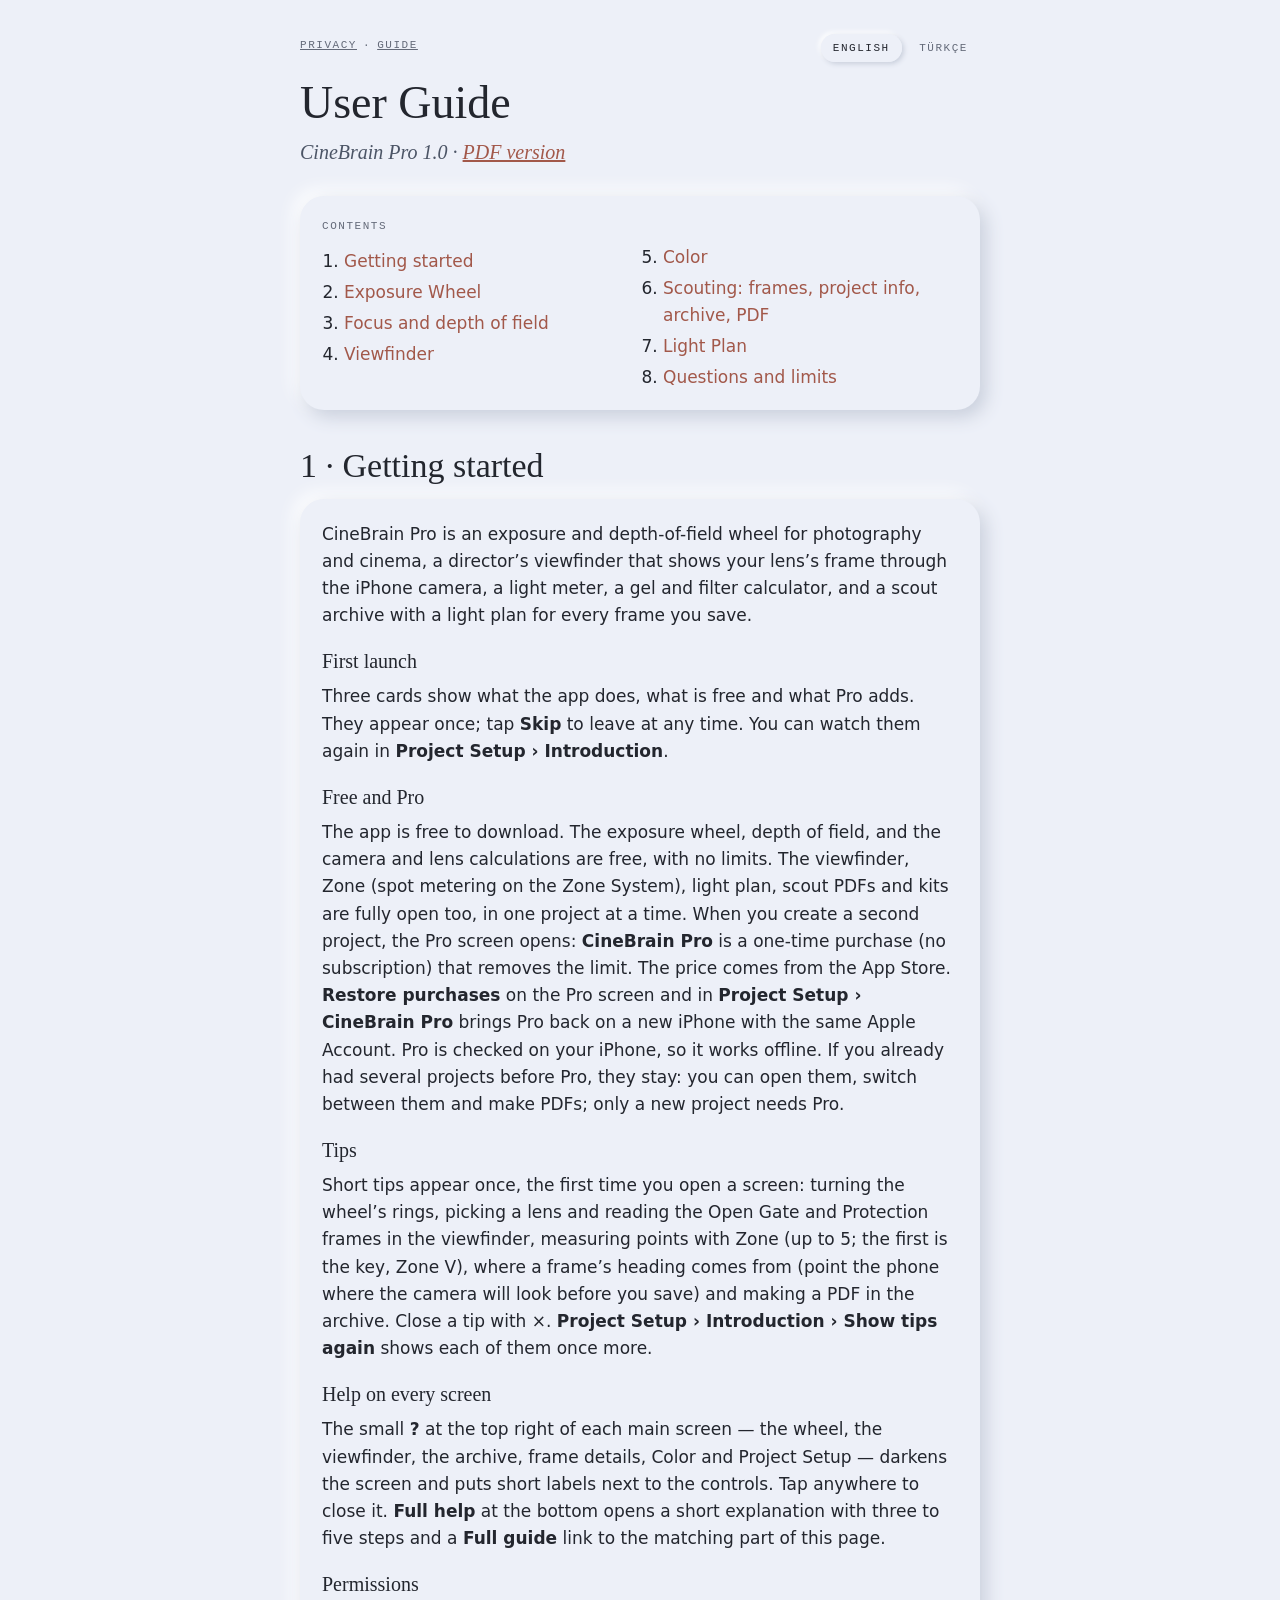
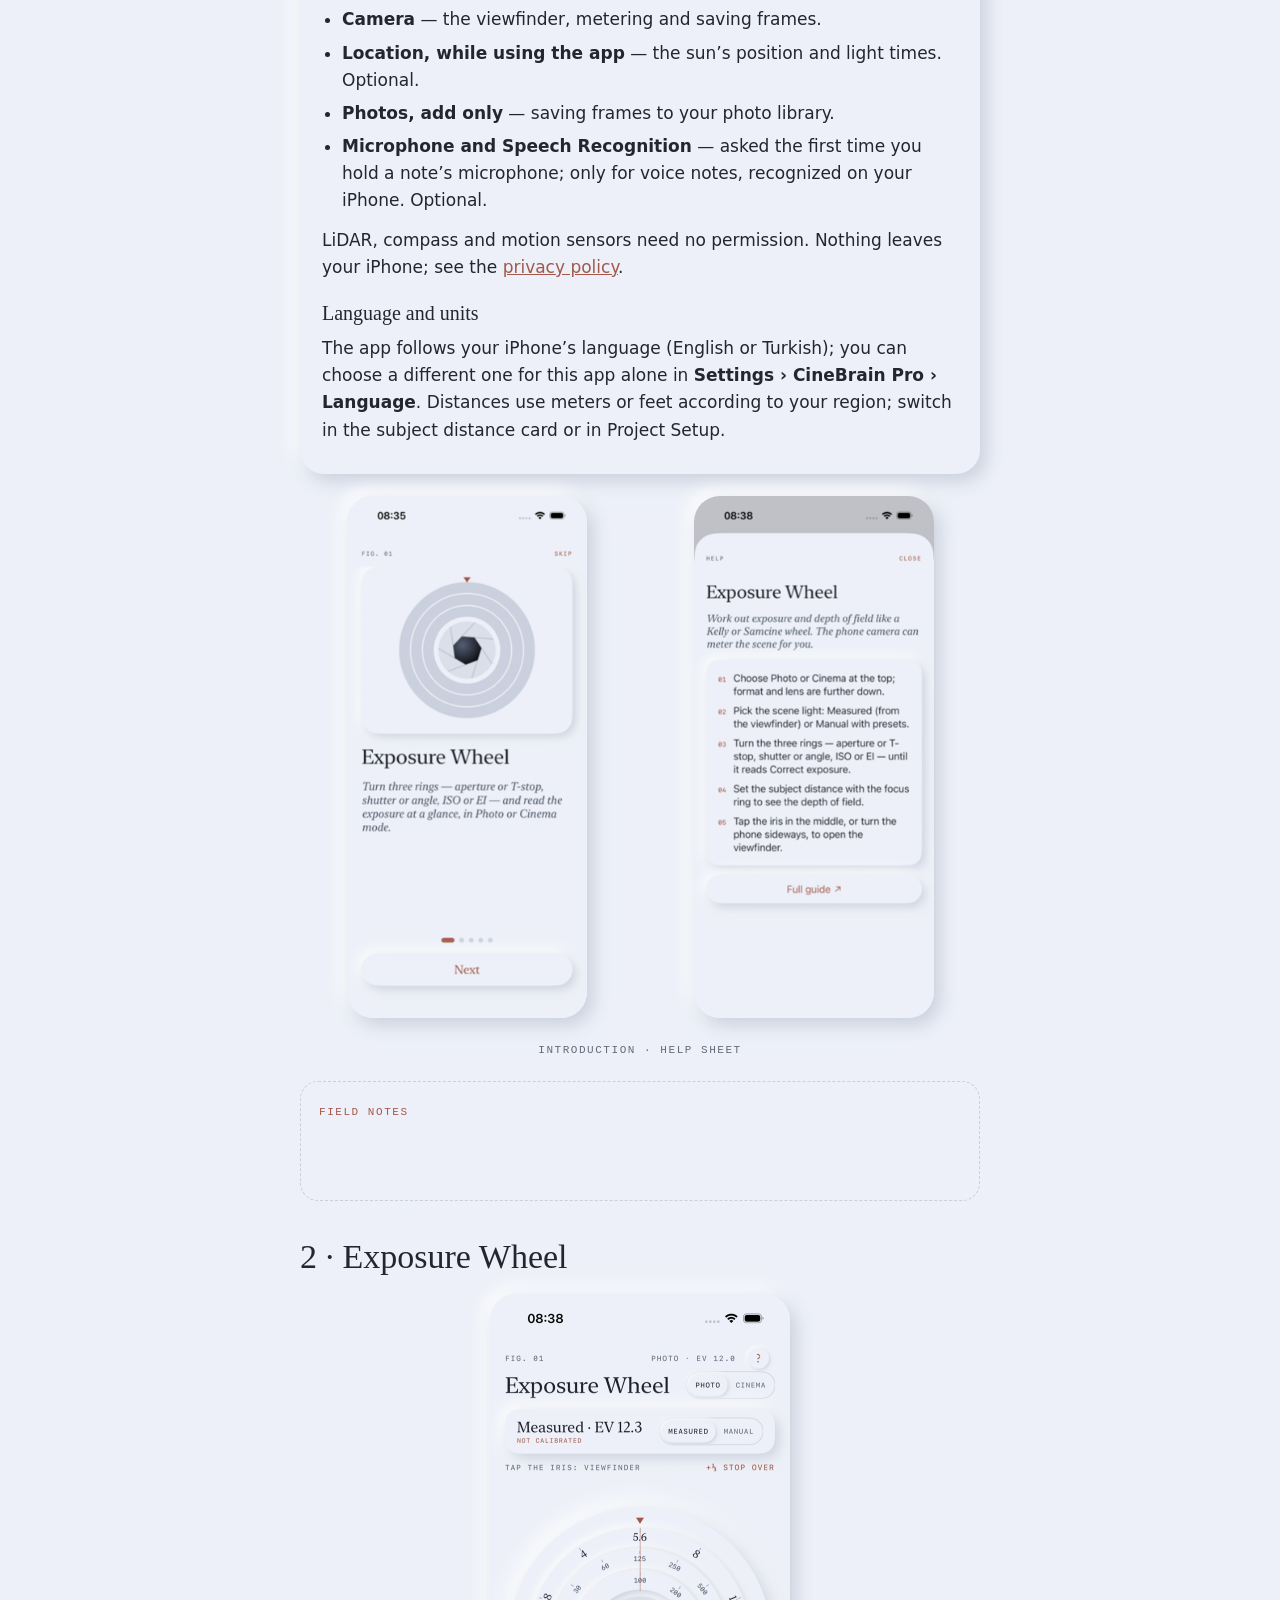
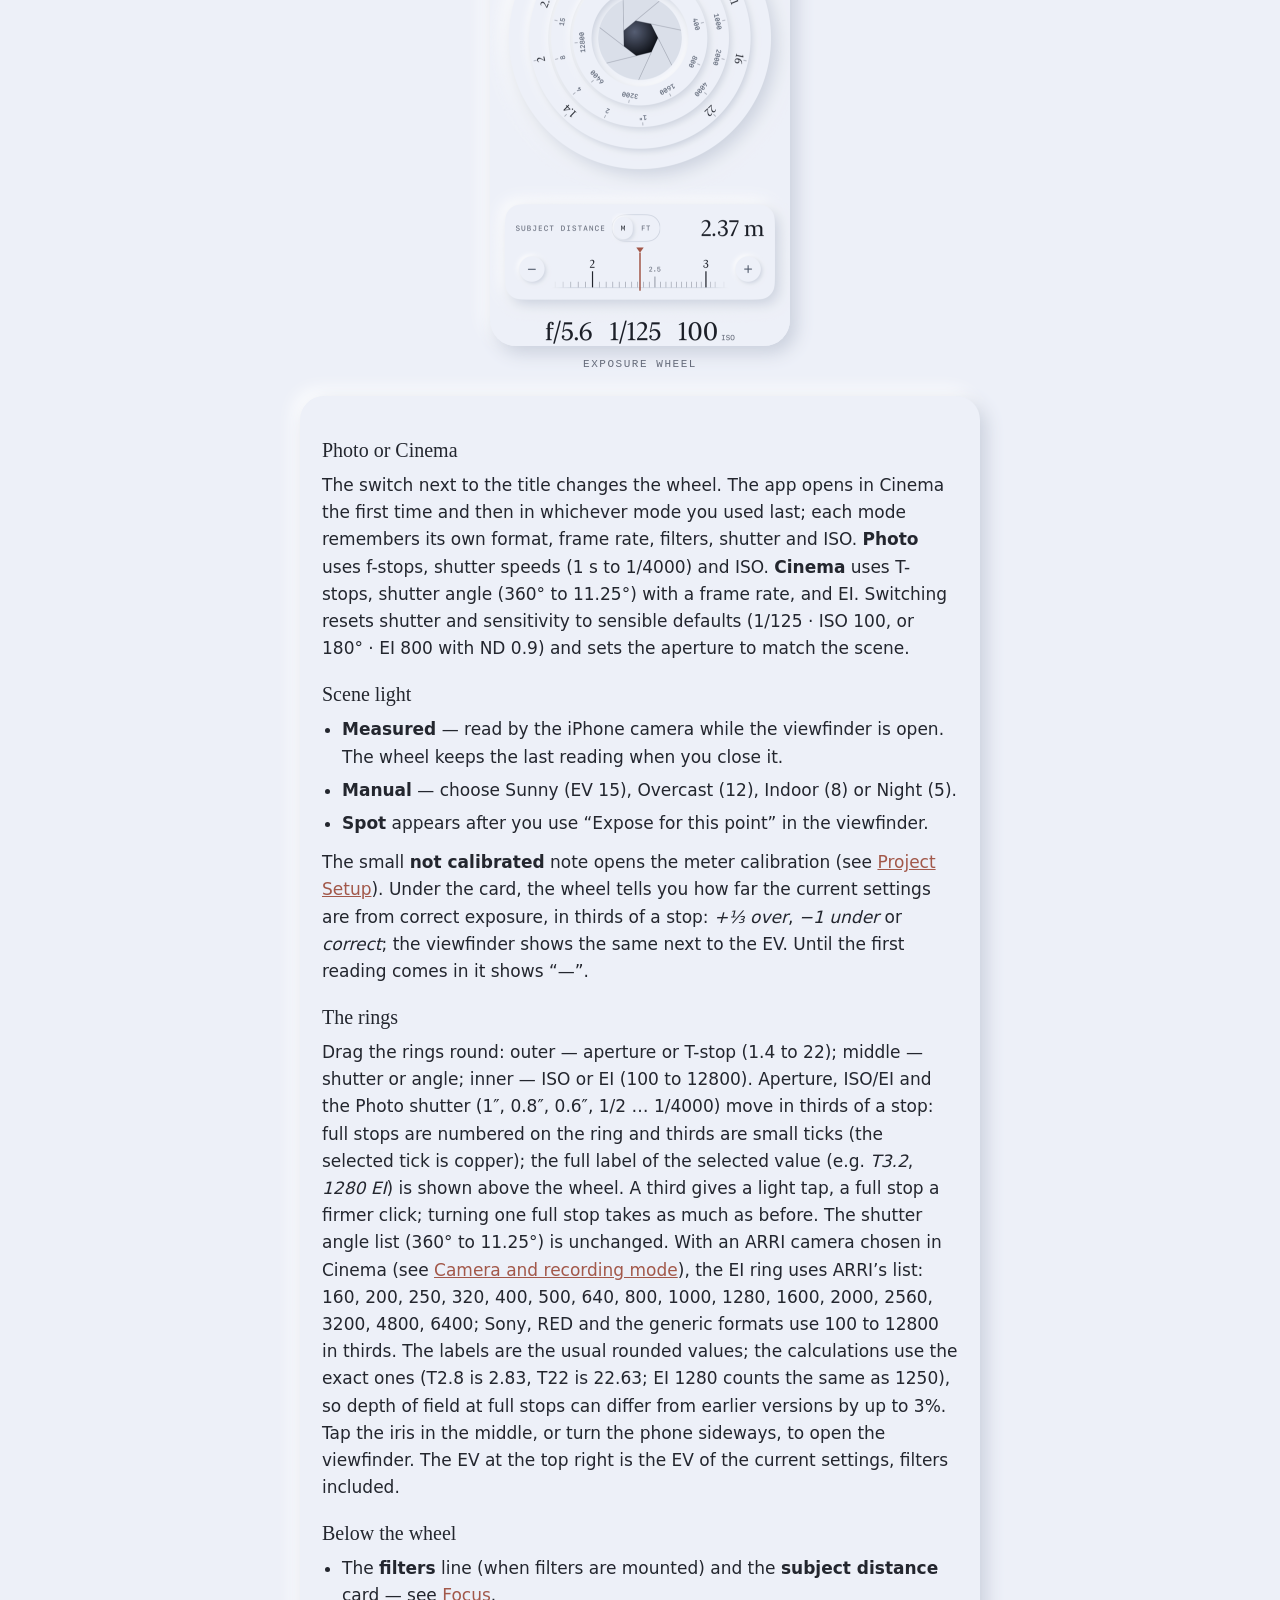
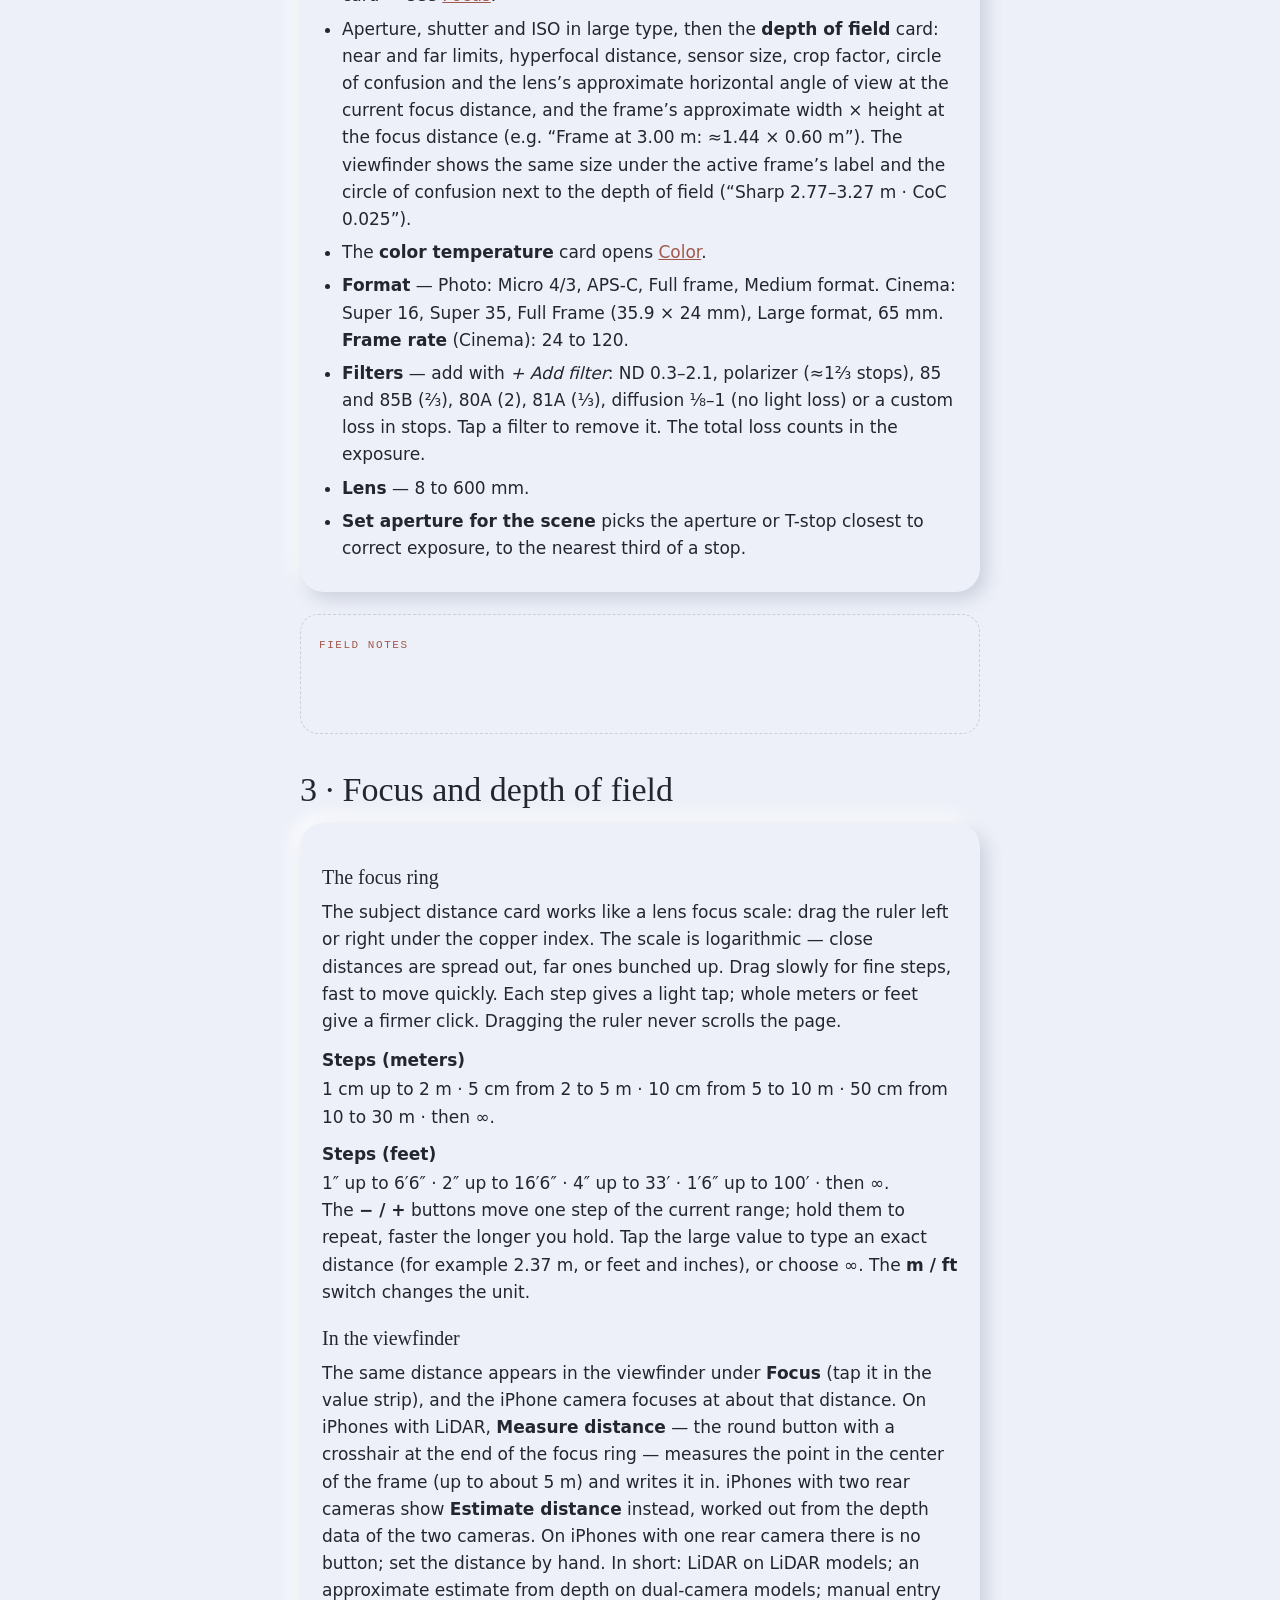
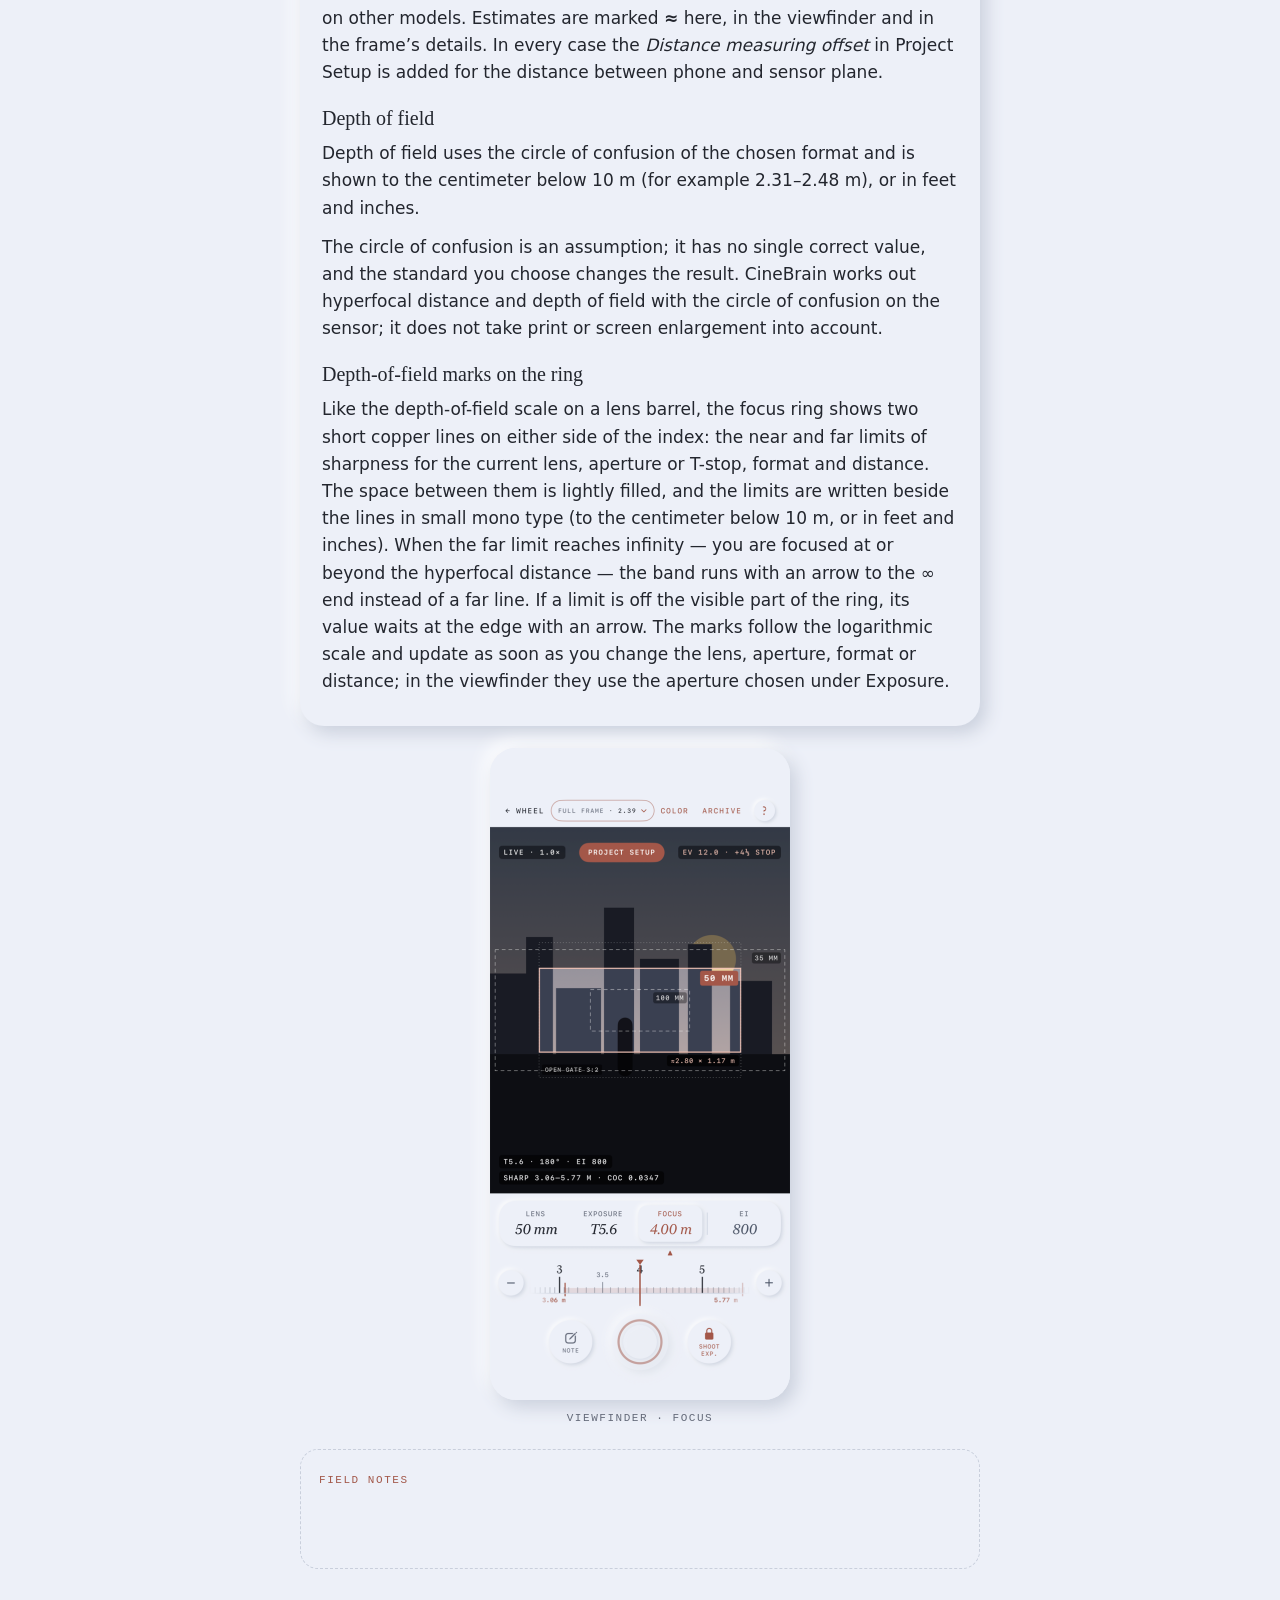
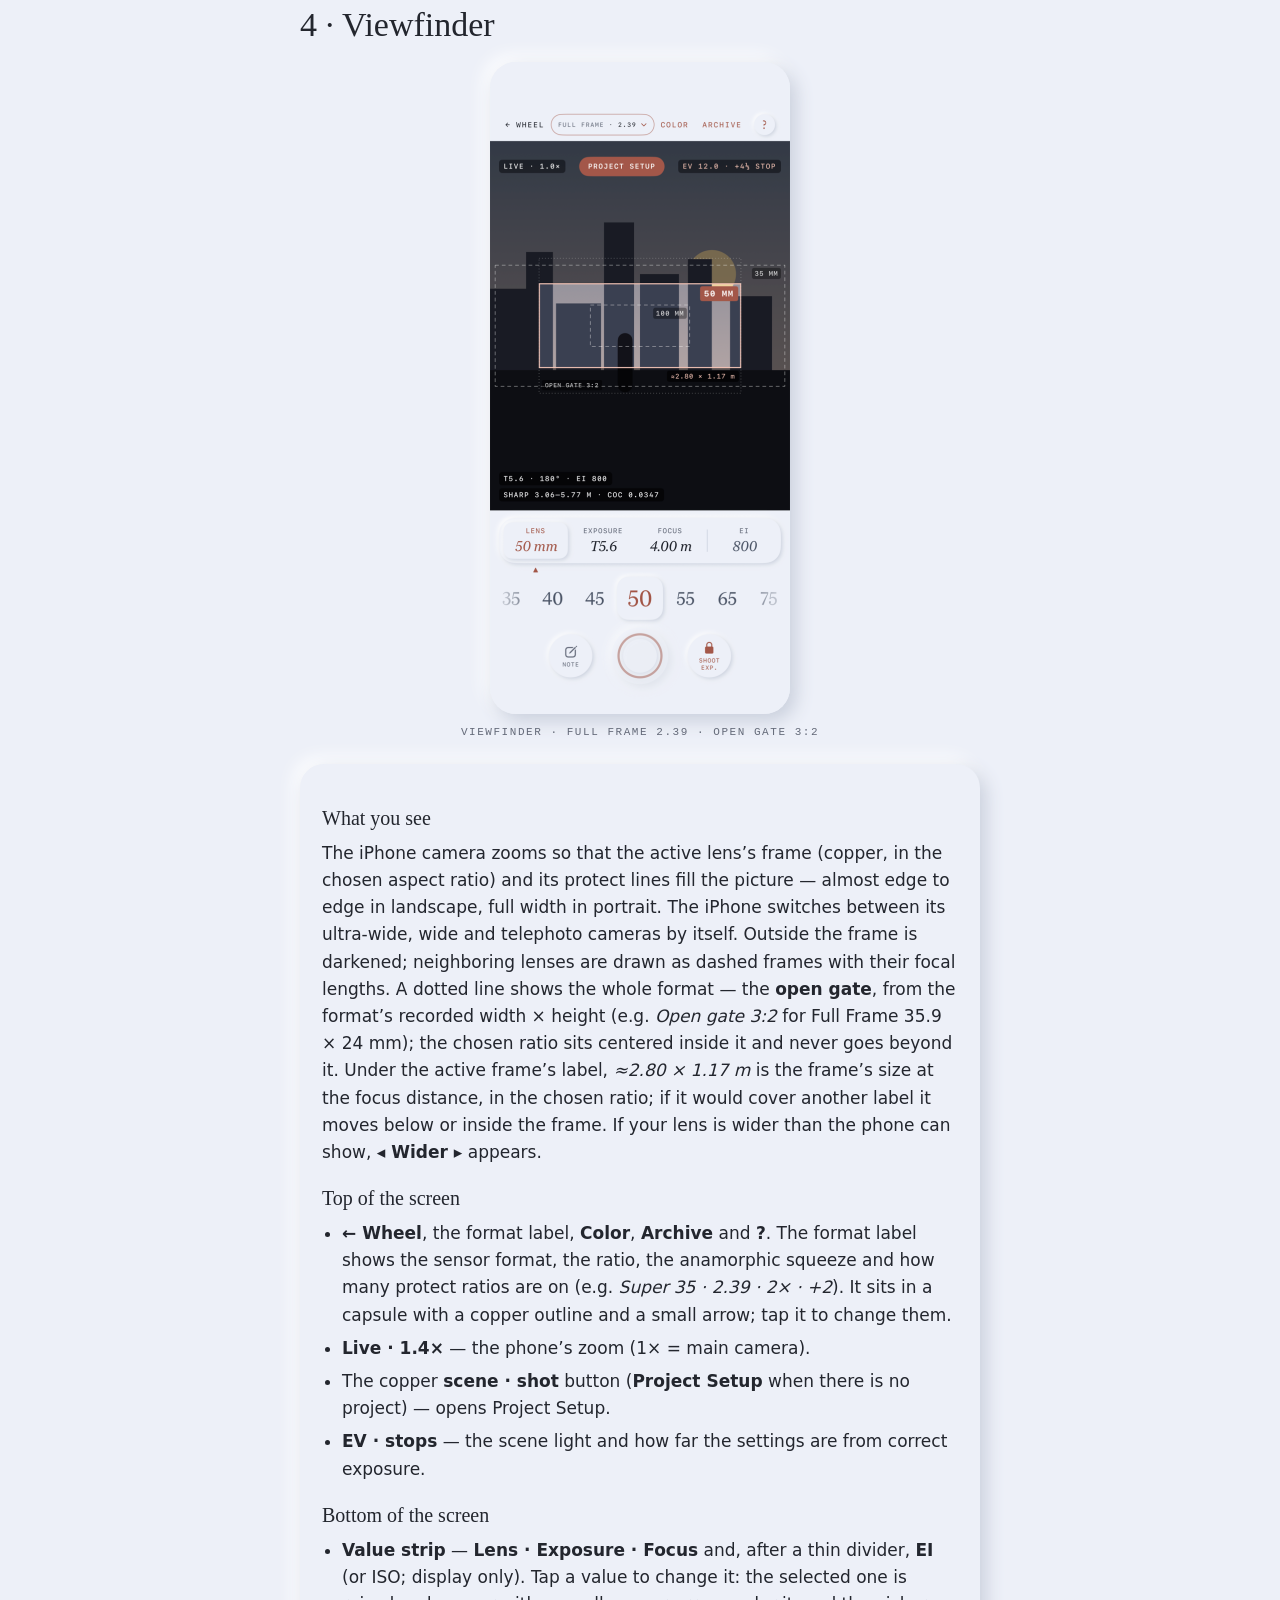
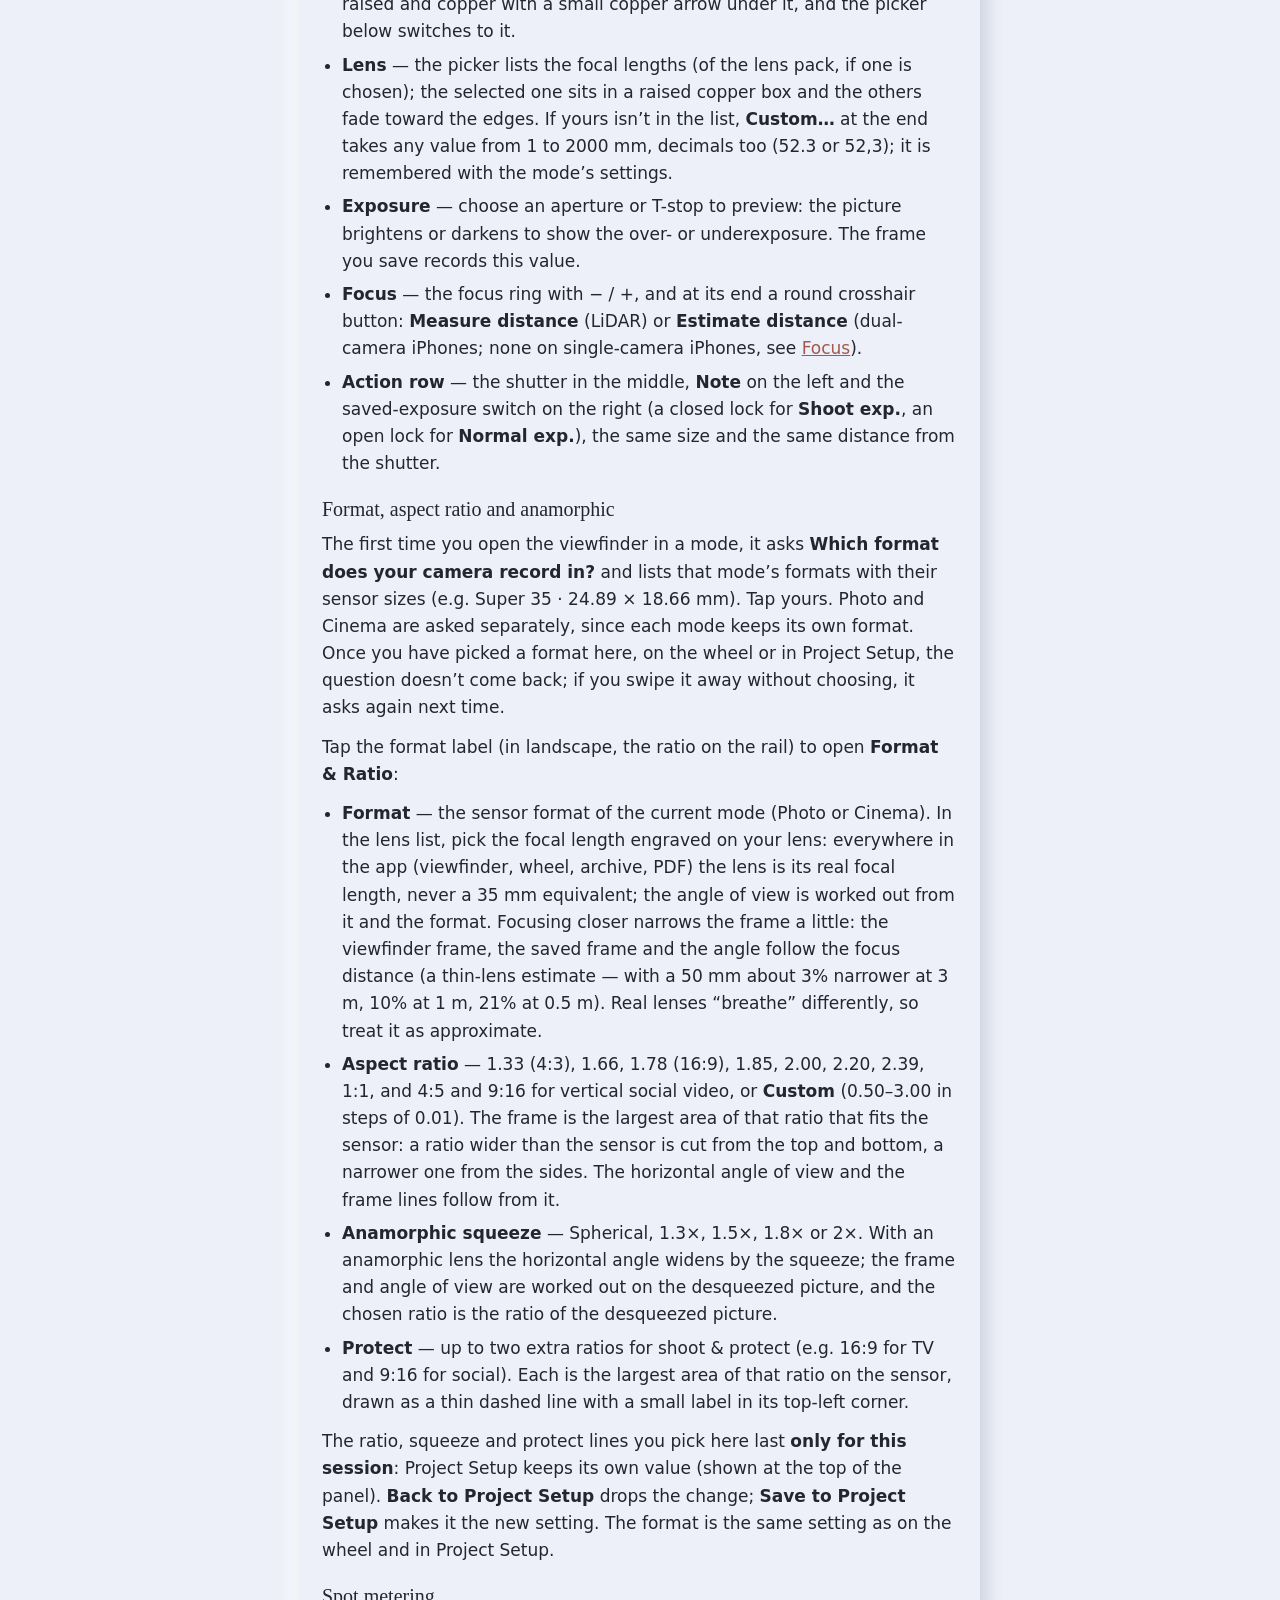
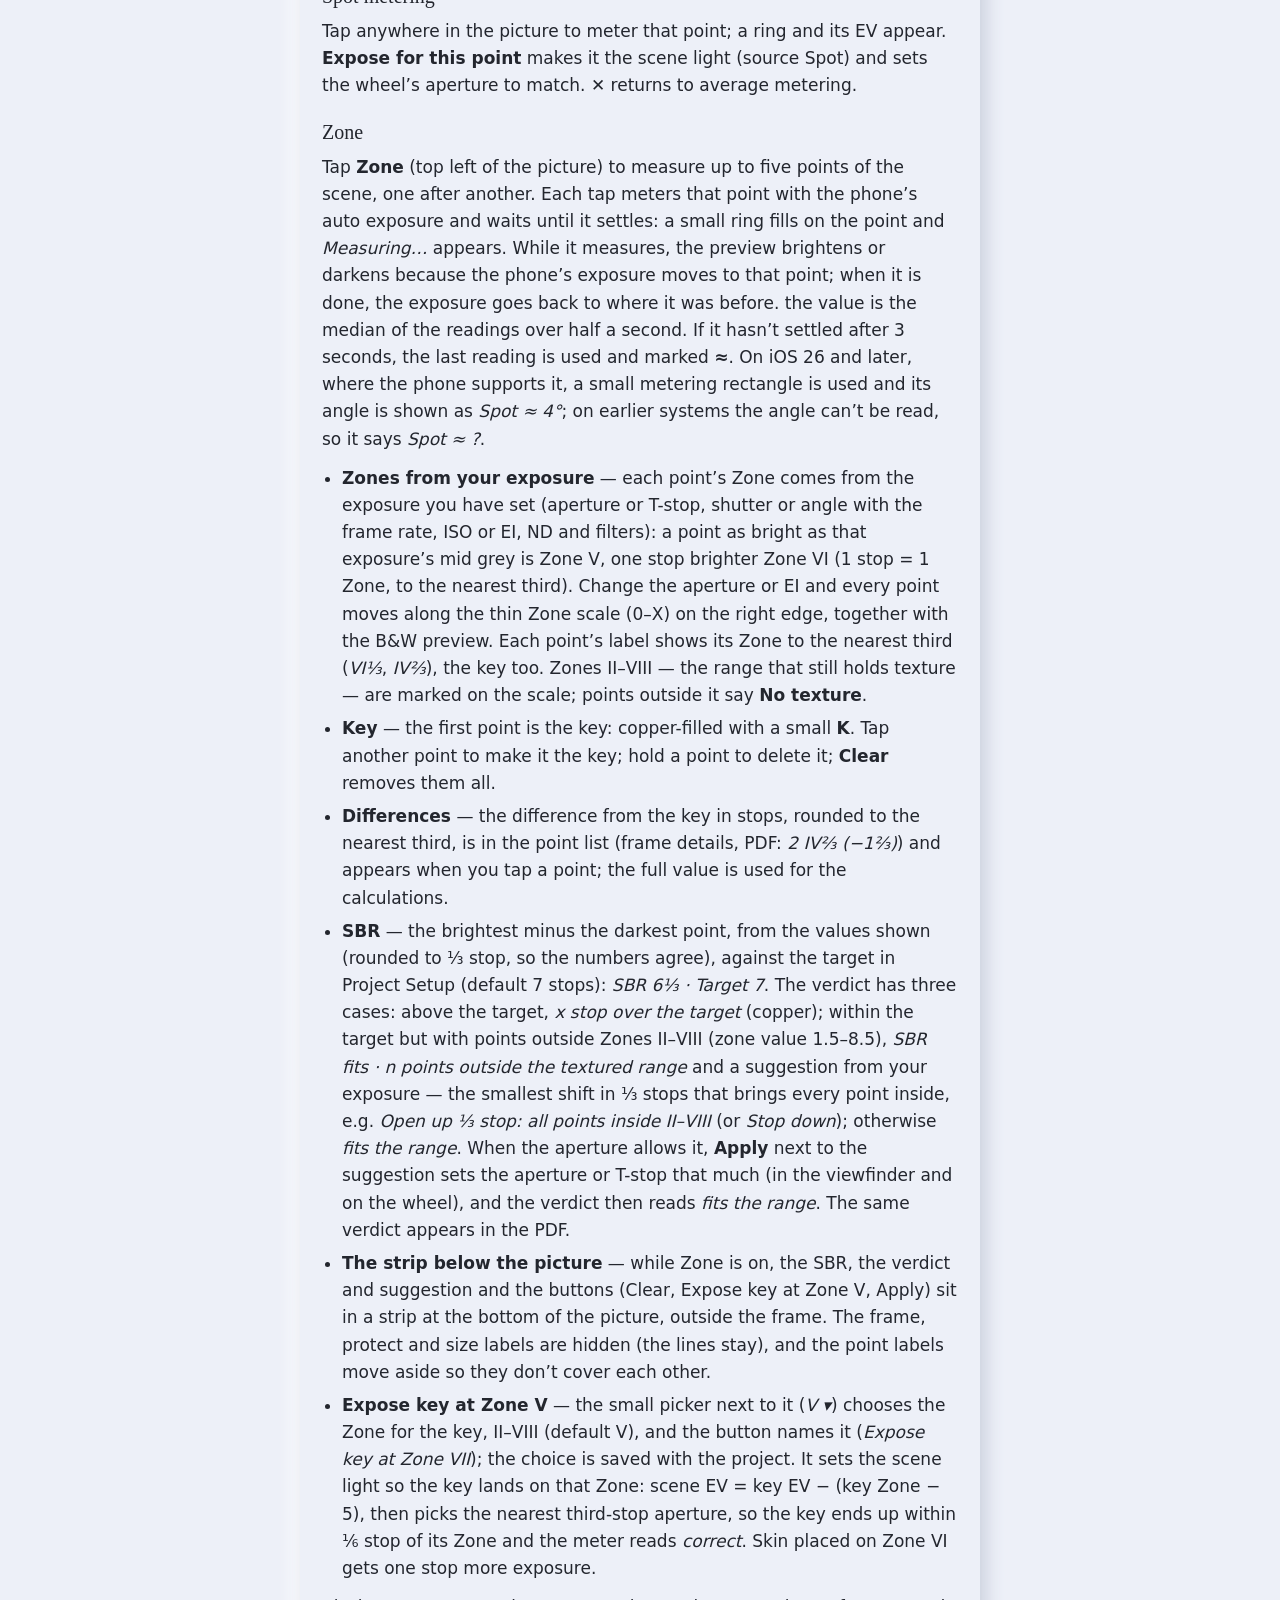
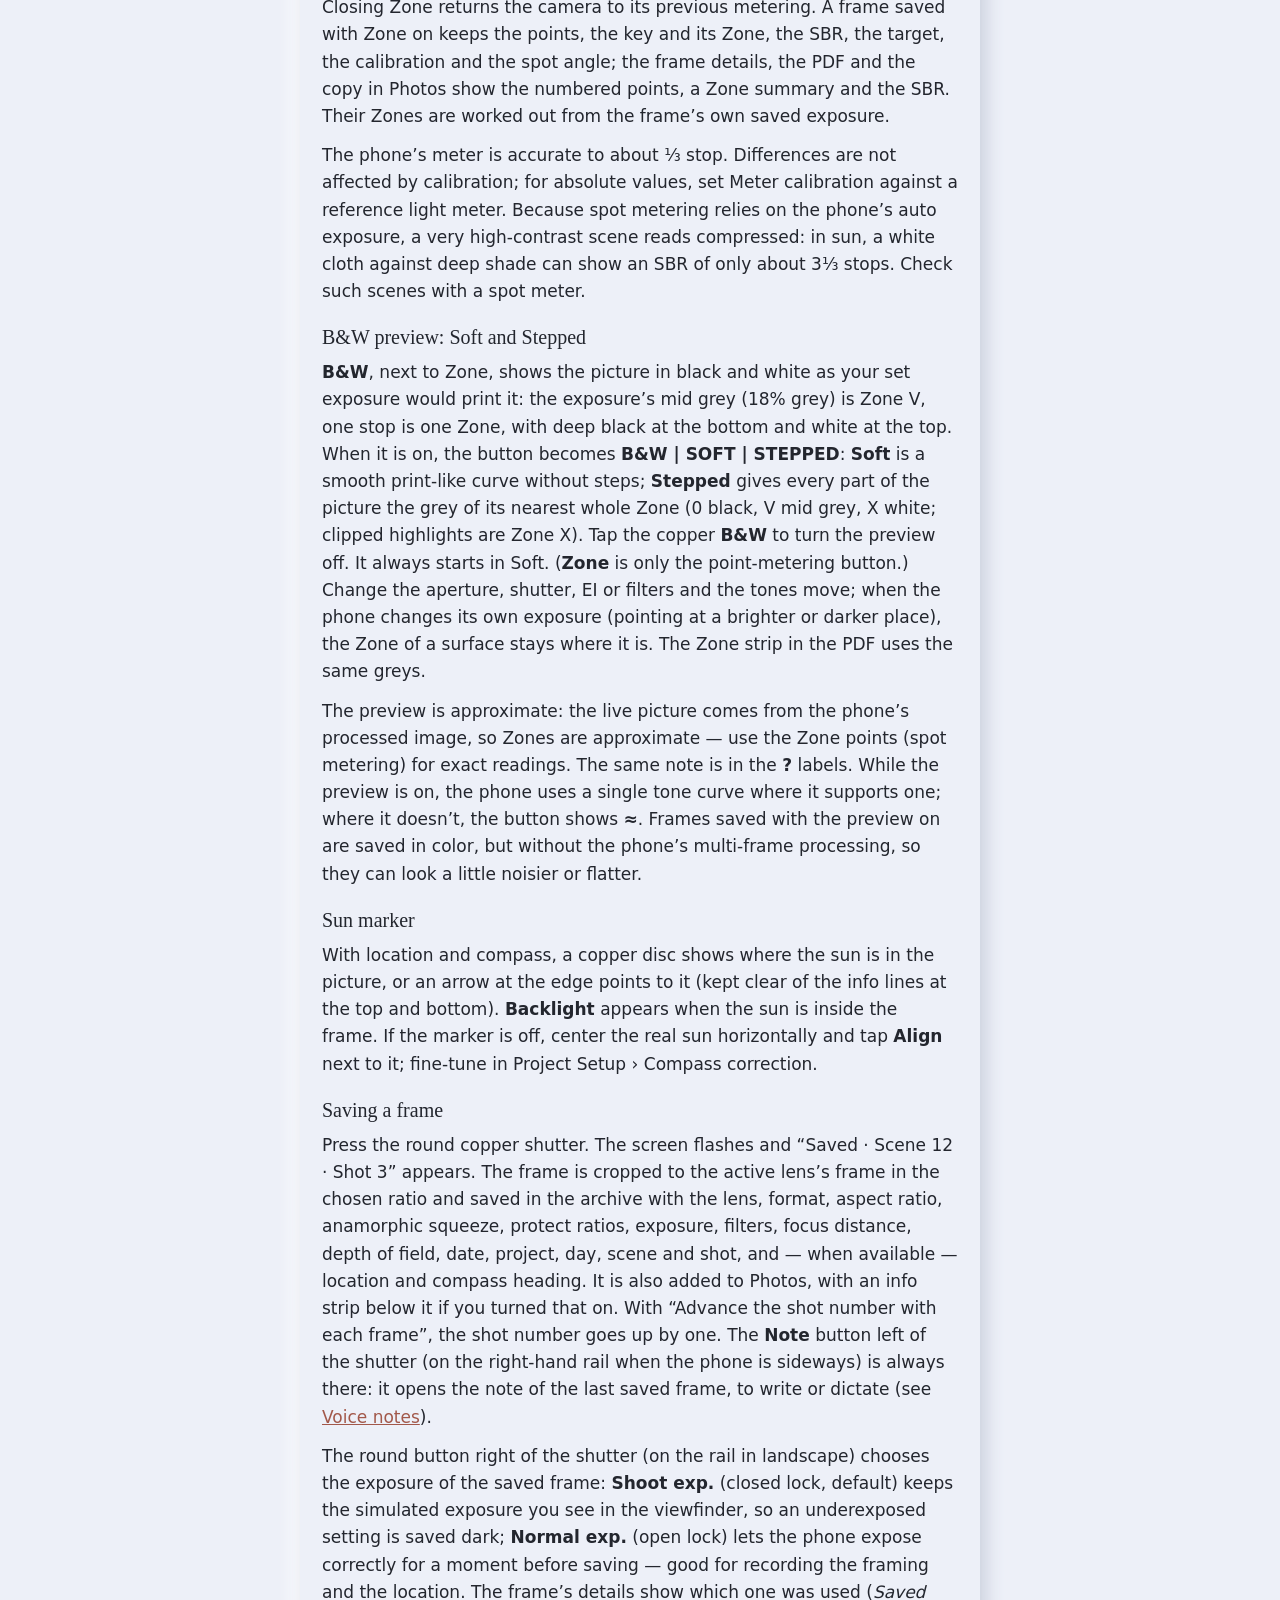
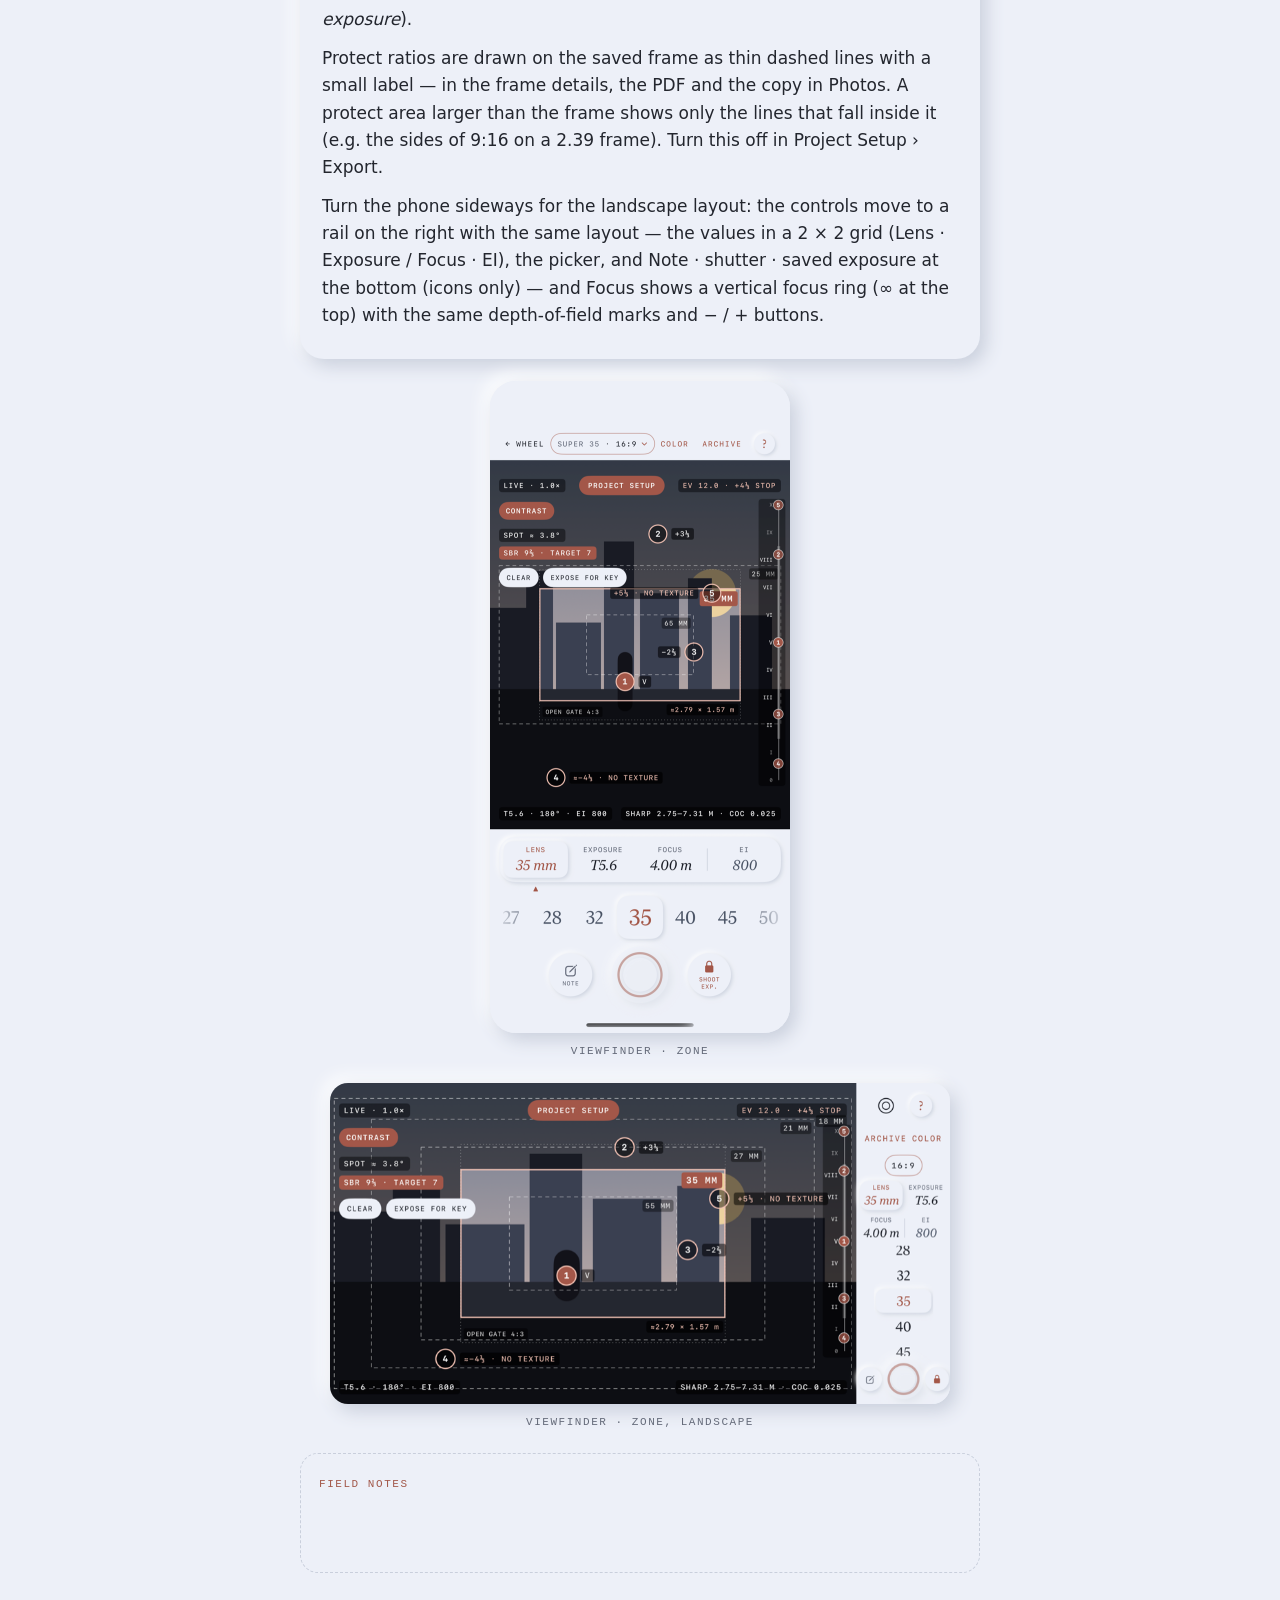
==== commit 6acac749: "Kılavuz (EN/TR, build 23): Zone noktaları ⅓ Zone etiketiyle, anahtar A/K, fark listede; Anahtarı Zon" ====
--- a/guide/index.html
+++ b/guide/index.html
@@ -169,18 +169,19 @@
       <h3>Spot metering</h3>
       <p>Tap anywhere in the picture to meter that point; a ring and its EV appear. <strong>Expose for this point</strong> makes it the scene light (source Spot) and sets the wheel’s aperture to match. <strong>✕</strong> returns to average metering.</p>
       <h3 id="contrast-map">Zone</h3>
-      <p>Tap <strong>Zone</strong> (top left of the picture) to measure up to five points of the scene, one after another. Each tap meters that point with the phone’s auto exposure and waits until it settles (a small spinner shows on the point); the value is the median of the readings over half a second. If it hasn’t settled after 3 seconds, the last reading is used and marked <strong>≈</strong>. On iOS 26 and later, where the phone supports it, a small metering rectangle is used and its angle is shown as <em>Spot ≈ 4°</em>; on earlier systems the angle can’t be read, so it says <em>Spot ≈ ?</em>.</p>
-      <ul>
-        <li><strong>Zones from your exposure</strong> — each point’s Zone comes from the exposure you have set (aperture or T-stop, shutter or angle with the frame rate, ISO or EI, ND and filters): a point as bright as that exposure’s mid grey is Zone V, one stop brighter Zone VI (1 stop = 1 Zone, to the nearest third). Change the aperture or EI and every point moves along the thin Zone scale (0–X) on the right edge, together with the B&amp;W / Zone preview. Zones II–VIII — the range that still holds texture — are marked on the scale; points outside it say <strong>No texture</strong>.</li>
-        <li><strong>Key</strong> — the first point is the key. Tap a point to make it the key or, on the key, to choose the Zone you want it on (0–X, default V); hold a point to delete it; <strong>Clear</strong> removes them all.</li>
-        <li><strong>Differences</strong> — next to each point: its number and its difference from the key in stops, rounded to the nearest third (<em>2 · +1⅔</em>); the full value is used for the calculations.</li>
+      <p>Tap <strong>Zone</strong> (top left of the picture) to measure up to five points of the scene, one after another. Each tap meters that point with the phone’s auto exposure and waits until it settles: a small ring fills on the point and <em>Measuring…</em> appears. While it measures, the preview brightens or darkens because the phone’s exposure moves to that point; when it is done, the exposure goes back to where it was before. the value is the median of the readings over half a second. If it hasn’t settled after 3 seconds, the last reading is used and marked <strong>≈</strong>. On iOS 26 and later, where the phone supports it, a small metering rectangle is used and its angle is shown as <em>Spot ≈ 4°</em>; on earlier systems the angle can’t be read, so it says <em>Spot ≈ ?</em>.</p>
+      <ul>
+        <li><strong>Zones from your exposure</strong> — each point’s Zone comes from the exposure you have set (aperture or T-stop, shutter or angle with the frame rate, ISO or EI, ND and filters): a point as bright as that exposure’s mid grey is Zone V, one stop brighter Zone VI (1 stop = 1 Zone, to the nearest third). Change the aperture or EI and every point moves along the thin Zone scale (0–X) on the right edge, together with the B&amp;W preview. Each point’s label shows its Zone to the nearest third (<em>VI⅓</em>, <em>IV⅔</em>), the key too. Zones II–VIII — the range that still holds texture — are marked on the scale; points outside it say <strong>No texture</strong>.</li>
+        <li><strong>Key</strong> — the first point is the key: copper-filled with a small <strong>K</strong>. Tap another point to make it the key; hold a point to delete it; <strong>Clear</strong> removes them all.</li>
+        <li><strong>Differences</strong> — the difference from the key in stops, rounded to the nearest third, is in the point list (frame details, PDF: <em>2 IV⅔ (−1⅔)</em>) and appears when you tap a point; the full value is used for the calculations.</li>
         <li><strong>SBR</strong> — the brightest minus the darkest point, from the values shown (rounded to ⅓ stop, so the numbers agree), against the target in Project Setup (default 7 stops): <em>SBR 6⅓ · Target 7</em>. The verdict has three cases: above the target, <em>x stop over the target</em> (copper); within the target but with points outside Zones II–VIII (zone value 1.5–8.5), <em>SBR fits · n points outside the textured range</em> and a suggestion from your exposure — the smallest shift in ⅓ stops that brings every point inside, e.g. <em>Open up ⅓ stop: all points inside II–VIII</em> (or <em>Stop down</em>); otherwise <em>fits the range</em>. When the aperture allows it, <strong>Apply</strong> next to the suggestion sets the aperture or T-stop that much (in the viewfinder and on the wheel), and the verdict then reads <em>fits the range</em>. The same verdict appears in the PDF.</li>
-        <li><strong>Expose for key</strong> — sets the scene light so the key lands on its Zone: scene EV = key EV − (key Zone − 5), then picks the nearest third-stop aperture, so the key ends up within ⅙ stop of its Zone and the meter reads <em>correct</em>. Skin placed on Zone VI gets one stop more exposure.</li>
+        <li><strong>The strip below the picture</strong> — while Zone is on, the SBR, the verdict and suggestion and the buttons (Clear, Expose key at Zone V, Apply) sit in a strip at the bottom of the picture, outside the frame. The frame, protect and size labels are hidden (the lines stay), and the point labels move aside so they don’t cover each other.</li>
+        <li><strong>Expose key at Zone V</strong> — the small picker next to it (<em>V ▾</em>) chooses the Zone for the key, II–VIII (default V), and the button names it (<em>Expose key at Zone VII</em>); the choice is saved with the project. It sets the scene light so the key lands on that Zone: scene EV = key EV − (key Zone − 5), then picks the nearest third-stop aperture, so the key ends up within ⅙ stop of its Zone and the meter reads <em>correct</em>. Skin placed on Zone VI gets one stop more exposure.</li>
       </ul>
       <p>Closing Zone returns the camera to its previous metering. A frame saved with Zone on keeps the points, the key and its Zone, the SBR, the target, the calibration and the spot angle; the frame details, the PDF and the copy in Photos show the numbered points, a Zone summary and the SBR. Their Zones are worked out from the frame’s own saved exposure.</p>
-      <p>The phone’s meter is accurate to about ⅓ stop. Differences are not affected by calibration; for absolute values, set Meter calibration against a reference light meter.</p>
-      <h3 id="bw-zone">B&amp;W and Zone preview</h3>
-      <p><strong>B&amp;W</strong>, next to Zone, shows the picture in black and white as your set exposure would print it: the exposure’s mid grey (18% grey) is Zone V, one stop is one Zone, with deep black at the bottom and white at the top on a soft curve, without steps. When it is on, the button becomes <strong>B&amp;W | ZONE</strong>: tap <strong>ZONE</strong> for the stepped view, where every part of the picture takes the grey of its nearest whole Zone (0 black, V mid grey, X white; clipped highlights are Zone X), and tap the selected part to turn the preview off. It always starts in B&amp;W. Change the aperture, shutter, EI or filters and the tones move; when the phone changes its own exposure (pointing at a brighter or darker place), the Zone of a surface stays where it is. The Zone strip in the PDF uses the same greys.</p>
+      <p>The phone’s meter is accurate to about ⅓ stop. Differences are not affected by calibration; for absolute values, set Meter calibration against a reference light meter. Because spot metering relies on the phone’s auto exposure, a very high-contrast scene reads compressed: in sun, a white cloth against deep shade can show an SBR of only about 3⅓ stops. Check such scenes with a spot meter.</p>
+      <h3 id="bw-zone">B&amp;W preview: Soft and Stepped</h3>
+      <p><strong>B&amp;W</strong>, next to Zone, shows the picture in black and white as your set exposure would print it: the exposure’s mid grey (18% grey) is Zone V, one stop is one Zone, with deep black at the bottom and white at the top. When it is on, the button becomes <strong>B&amp;W | SOFT | STEPPED</strong>: <strong>Soft</strong> is a smooth print-like curve without steps; <strong>Stepped</strong> gives every part of the picture the grey of its nearest whole Zone (0 black, V mid grey, X white; clipped highlights are Zone X). Tap the copper <strong>B&amp;W</strong> to turn the preview off. It always starts in Soft. (<strong>Zone</strong> is only the point-metering button.) Change the aperture, shutter, EI or filters and the tones move; when the phone changes its own exposure (pointing at a brighter or darker place), the Zone of a surface stays where it is. The Zone strip in the PDF uses the same greys.</p>
       <p>The preview is approximate: the live picture comes from the phone’s processed image, so Zones are approximate — use the Zone points (spot metering) for exact readings. The same note is in the <strong>?</strong> labels. While the preview is on, the phone uses a single tone curve where it supports one; where it doesn’t, the button shows <strong>≈</strong>. Frames saved with the preview on are saved in color, but without the phone’s multi-frame processing, so they can look a little noisier or flatter.</p>
       <h3>Sun marker</h3>
       <p>With location and compass, a copper disc shows where the sun is in the picture, or an arrow at the edge points to it (kept clear of the info lines at the top and bottom). <strong>Backlight</strong> appears when the sun is inside the frame. If the marker is off, center the real sun horizontally and tap <strong>Align</strong> next to it; fine-tune in Project Setup › Compass correction.</p>
